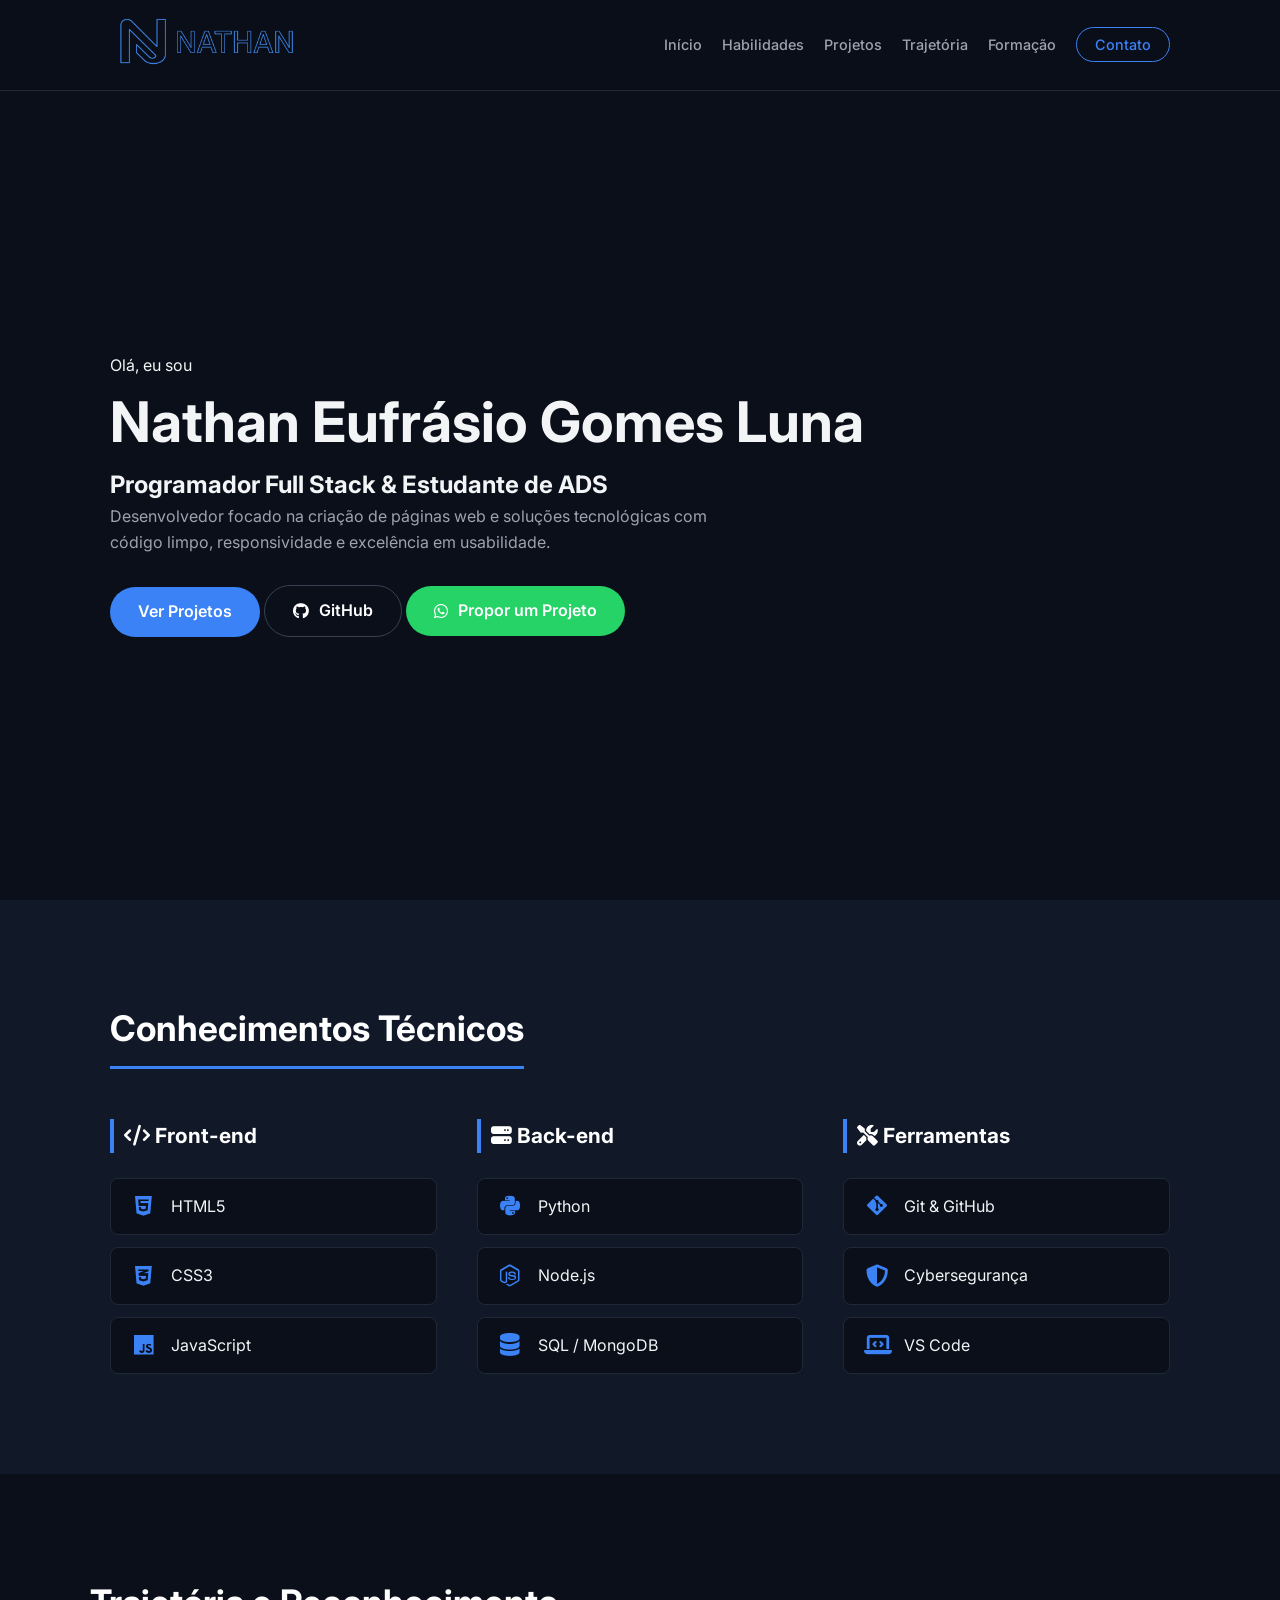
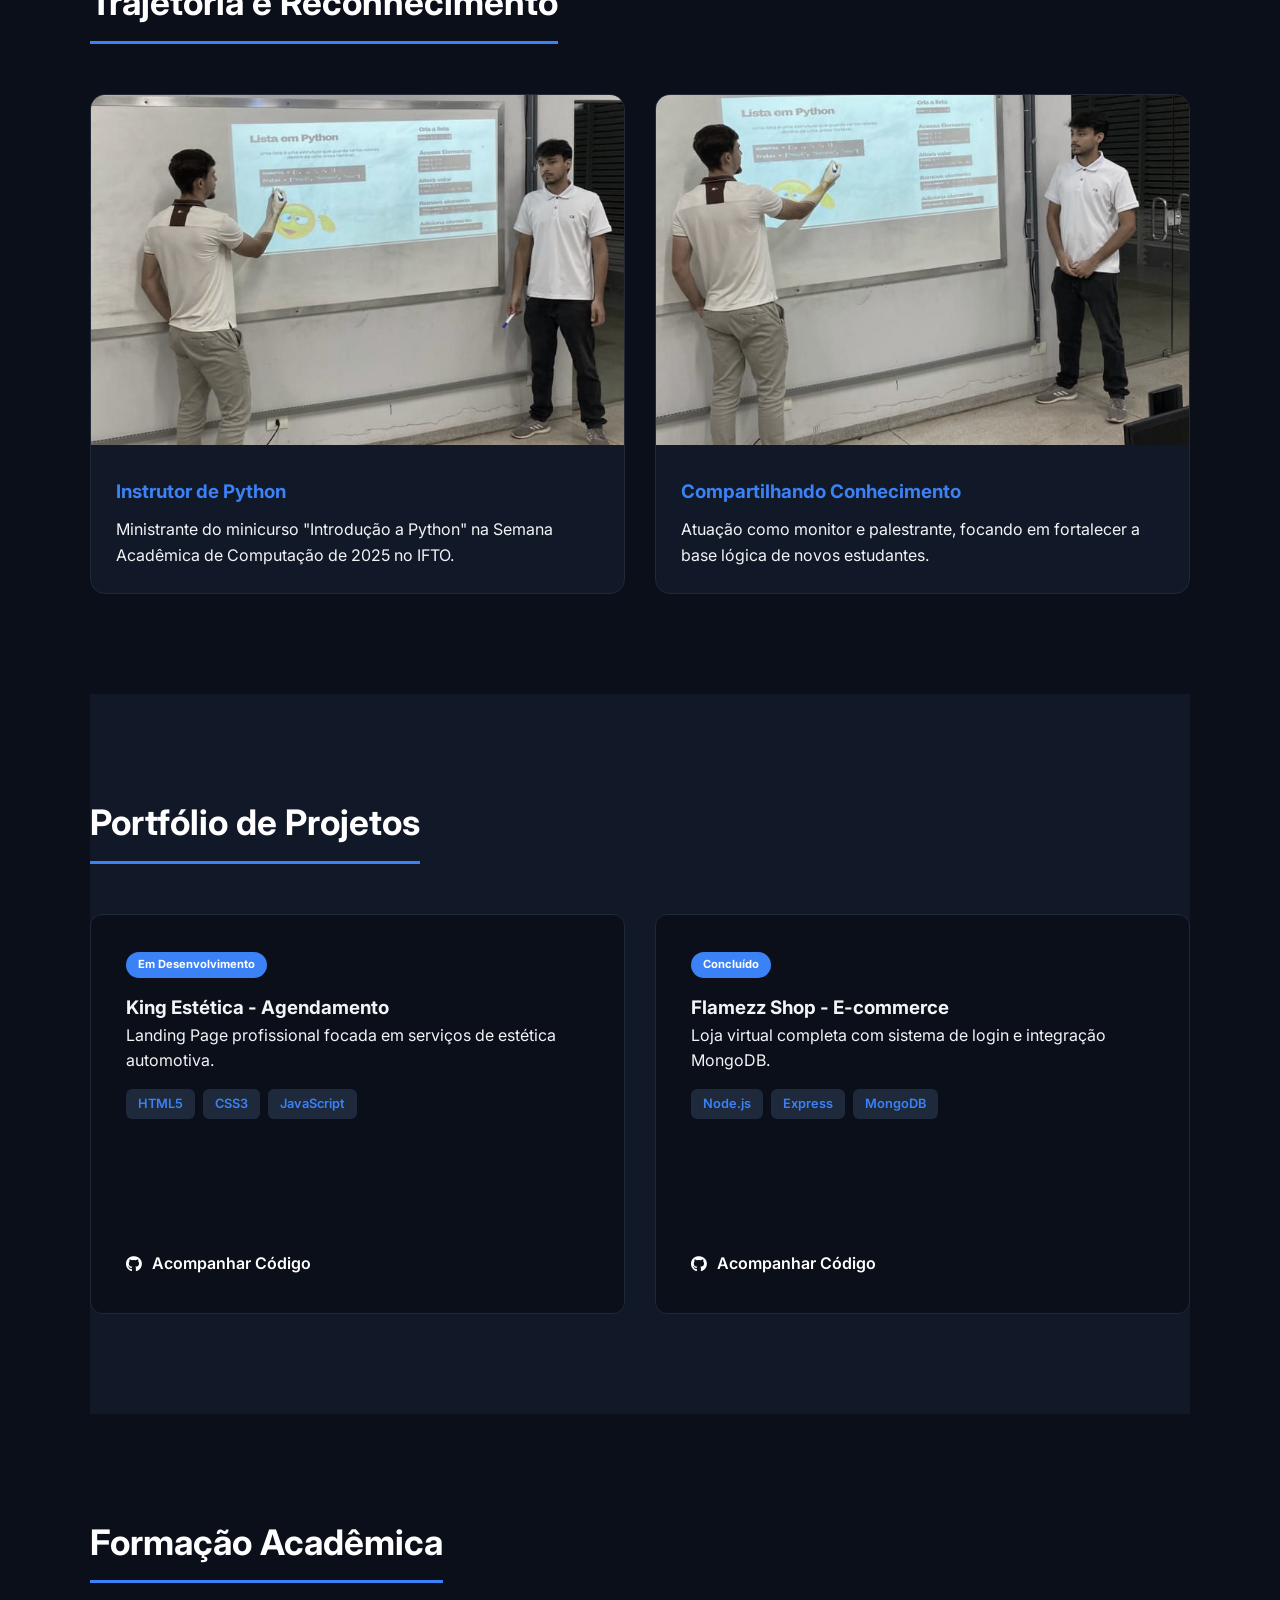
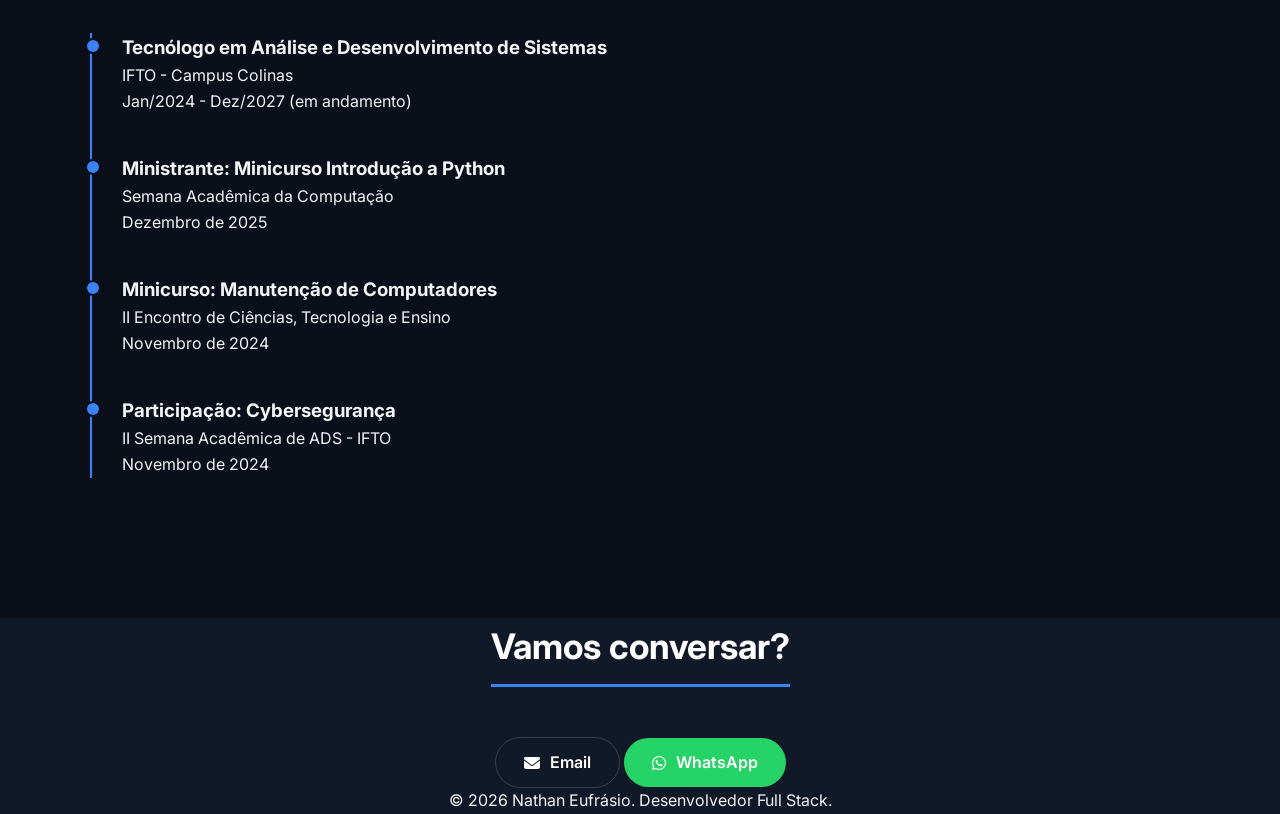
==== index.html @ b8724d29 "Adicionado sessão de Trajetória e Reconhecimento" ====
<!DOCTYPE html>
<html lang="pt-BR">
<head>
    <meta charset="UTF-8">
    <meta name="viewport" content="width=device-width, initial-scale=1.0">
    <title>Nathan Eufrásio | Desenvolvedor Full Stack</title>
    
    <link rel="icon" type="image/png" href="favicon.png">
    
    <link href="https://fonts.googleapis.com/css2?family=Inter:wght@300;400;600;700&display=swap" rel="stylesheet">
    <link rel="stylesheet" href="https://cdnjs.cloudflare.com/ajax/libs/font-awesome/6.4.0/css/all.min.css">
    <link rel="stylesheet" href="style.css">
</head>
<body>

    <header>
        <nav class="container">
            <a href="#hero" class="logo-link">
                <img src="logo.png" alt="Nathan Eufrásio" class="logo-img">
            </a>
            <ul class="nav-links">
                <li><a href="#hero">Início</a></li>
                <li><a href="#skills">Habilidades</a></li>
                <li><a href="#projetos">Projetos</a></li>
                <li><a href="#conquistas">Trajetória</a></li>
                <li><a href="#formacao">Formação</a></li>
                <li><a href="#contato" class="btn-nav">Contato</a></li>
            </ul>
        </nav>
    </header>

    <section id="hero" class="container">
        <div class="hero-content">
            <p class="saudacao">Olá, eu sou</p>
            <h1>Nathan Eufrásio Gomes Luna</h1>
            <h2>Programador Full Stack & Estudante de ADS</h2>
            <p class="resumo">Desenvolvedor focado na criação de páginas web e soluções tecnológicas com código limpo, responsividade e excelência em usabilidade.</p>
            <div class="botoes">
                <a href="#projetos" class="btn btn-primary">Ver Projetos</a>
                <a href="https://github.com/Nathan-Eufrasio" target="_blank" class="btn btn-secondary">
                    <i class="fab fa-github"></i> GitHub
                </a>
                <a href="https://wa.me/5563984448508" target="_blank" class="btn btn-whatsapp">
                    <i class="fab fa-whatsapp"></i> Propor um Projeto
                </a>
            </div>
        </div>
    </section>

    <section id="skills" class="section-content bg-escuro">
        <div class="container">
            <h2 class="section-title">Conhecimentos Técnicos</h2>
            <div class="skills-grid">
                <div class="skill-category">
                    <h3><i class="fas fa-code"></i> Front-end</h3>
                    <div class="skill-items">
                        <div class="skill-card"><i class="fab fa-html5"></i> <span>HTML5</span></div>
                        <div class="skill-card"><i class="fab fa-css3-alt"></i> <span>CSS3</span></div>
                        <div class="skill-card"><i class="fab fa-js"></i> <span>JavaScript</span></div>
                    </div>
                </div>
                <div class="skill-category">
                    <h3><i class="fas fa-server"></i> Back-end</h3>
                    <div class="skill-items">
                        <div class="skill-card"><i class="fab fa-python"></i> <span>Python</span></div>
                        <div class="skill-card"><i class="fab fa-node-js"></i> <span>Node.js</span></div>
                        <div class="skill-card"><i class="fas fa-database"></i> <span>SQL / MongoDB</span></div>
                    </div>
                </div>
                <div class="skill-category">
                    <h3><i class="fas fa-tools"></i> Ferramentas</h3>
                    <div class="skill-items">
                        <div class="skill-card"><i class="fab fa-git-alt"></i> <span>Git & GitHub</span></div>
                        <div class="skill-card"><i class="fas fa-shield-alt"></i> <span>Cybersegurança</span></div>
                        <div class="skill-card"><i class="fas fa-laptop-code"></i> <span>VS Code</span></div>
                    </div>
                </div>
            </div>
        </div>
    </section>

    <section id="conquistas" class="container section-content">
        <h2 class="section-title">Trajetória e Reconhecimento</h2>
        <div class="destaques-grid dual-grid">
            <div class="destaque-card">
                <div class="destaque-img">
                    <img src="img/ministrandopy_1.jpg" alt="Nathan ministrando curso de Python">
                </div>
                <div class="destaque-info">
                    <h3>Instrutor de Python</h3>
                    <p>Ministrante do minicurso "Introdução a Python" na Semana Acadêmica de Computação de 2025 no IFTO.</p>
                </div>
            </div>
            <div class="destaque-card">
                <div class="destaque-img">
                    <img src="img/ministrandopy_2.jpg" alt="Nathan em atividade acadêmica">
                </div>
                <div class="destaque-info">
                    <h3>Compartilhando Conhecimento</h3>
                    <p>Atuação como monitor e palestrante, focando em fortalecer a base lógica de novos estudantes.</p>
                </div>
            </div>
        </div>
    </section>

    <section id="projetos" class="container section-content bg-escuro">
        <h2 class="section-title">Portfólio de Projetos</h2>
        <div class="projetos-grid">
            <div class="projeto-card">
                <div class="projeto-info">
                    <span class="badge status-dev">Em Desenvolvimento</span>
                    <h3>King Estética - Agendamento</h3>
                    <p>Landing Page profissional focada em serviços de estética automotiva.</p>
                    <div class="projeto-tags">
                        <span>HTML5</span>
                        <span>CSS3</span>
                        <span>JavaScript</span>
                    </div>
                </div>
                <div class="projeto-links">
                    <a href="https://github.com/Nathan-Eufrasio" target="_blank"><i class="fab fa-github"></i> Acompanhar Código</a>
                </div>
            </div>
            <div class="projeto-card">
                <div class="projeto-info">
                    <span class="badge status-dev">Concluído</span>
                    <h3>Flamezz Shop - E-commerce</h3>
                    <p>Loja virtual completa com sistema de login e integração MongoDB.</p>
                    <div class="projeto-tags">
                        <span>Node.js</span>
                        <span>Express</span>
                        <span>MongoDB</span>
                    </div>
                </div>
                <div class="projeto-links">
                    <a href="https://github.com/Nathan-Eufrasio" target="_blank"><i class="fab fa-github"></i> Acompanhar Código</a>
                </div>
            </div>
        </div>
    </section>

    <section id="formacao" class="container section-content">
        <h2 class="section-title">Formação Acadêmica</h2>
        <div class="timeline">
            <div class="timeline-item">
                <h3>Tecnólogo em Análise e Desenvolvimento de Sistemas</h3>
                <p class="instituicao">IFTO - Campus Colinas</p>
                <p class="data">Jan/2024 - Dez/2027 (em andamento)</p>
            </div>
            <div class="timeline-item">
                <h3>Ministrante: Minicurso Introdução a Python</h3>
                <p class="instituicao">Semana Acadêmica da Computação</p>
                <p class="data">Dezembro de 2025</p>
            </div>
            <div class="timeline-item">
                <h3>Minicurso: Manutenção de Computadores</h3>
                <p class="instituicao">II Encontro de Ciências, Tecnologia e Ensino</p>
                <p class="data">Novembro de 2024</p>
            </div>
            <div class="timeline-item">
                <h3>Participação: Cybersegurança</h3>
                <p class="instituicao">II Semana Acadêmica de ADS - IFTO</p>
                <p class="data">Novembro de 2024</p>
            </div>
        </div>
    </section>

    <footer id="contato" class="bg-escuro">
        <div class="container footer-content text-center">
            <h2 class="section-title">Vamos conversar?</h2>
            <div class="contato-links">
                <a href="mailto:nathaneufrasio1206@gmail.com" class="btn btn-secondary"><i class="fas fa-envelope"></i> Email</a>
                <a href="https://wa.me/5563984448508" target="_blank" class="btn btn-whatsapp"><i class="fab fa-whatsapp"></i> WhatsApp</a>
            </div>
            <p class="direitos">&copy; 2026 Nathan Eufrásio. Desenvolvedor Full Stack.</p>
        </div>
    </footer>

</body>
</html>
---- style.css ----
:root {
    --cor-fundo: #0a0f1a;
    --cor-fundo-alt: #111827;
    --cor-texto: #f3f4f6;
    --cor-texto-secundario: #9ca3af;
    --cor-destaque: #3b82f6;
    --cor-whatsapp: #25d366;
    --fonte-principal: 'Inter', sans-serif;
}

* { margin: 0; padding: 0; box-sizing: border-box; }
html { scroll-behavior: smooth; }
body { background-color: var(--cor-fundo); color: var(--cor-texto); font-family: var(--fonte-principal); line-height: 1.6; }

.container { max-width: 1100px; margin: 0 auto; padding: 0 20px; }
.bg-escuro { background-color: var(--cor-fundo-alt); }
.text-center { text-align: center; }

/* --- HEADER --- */
header { background: rgba(10, 15, 26, 0.95); position: fixed; width: 100%; top: 0; z-index: 1000; border-bottom: 1px solid #1f2937; backdrop-filter: blur(10px); }
nav { display: flex; justify-content: space-between; align-items: center; height: 90px; }
.logo-img { height: 60px; width: auto; transition: 0.3s; }
.nav-links { display: flex; list-style: none; gap: 20px; align-items: center; }
.nav-links a { color: var(--cor-texto-secundario); text-decoration: none; font-weight: 500; transition: 0.3s; font-size: 0.9rem; }
.nav-links a:hover { color: var(--cor-destaque); }
.btn-nav { border: 1px solid var(--cor-destaque); padding: 8px 18px; border-radius: 50px; color: var(--cor-destaque) !important; }

/* --- HERO --- */
#hero { height: 100vh; display: flex; align-items: center; padding-top: 90px; }
h1 { font-size: 3.5rem; line-height: 1.2; margin: 10px 0; }
.resumo { max-width: 650px; color: var(--cor-texto-secundario); margin-bottom: 30px; }
.btn { padding: 12px 28px; border-radius: 50px; text-decoration: none; font-weight: 600; display: inline-flex; align-items: center; gap: 10px; transition: 0.3s; color: #fff; border: none; cursor: pointer; }
.btn-primary { background: var(--cor-destaque); }
.btn-secondary { border: 1px solid #374151; background: transparent; }
.btn-whatsapp { background: var(--cor-whatsapp); }
.btn:hover { transform: translateY(-3px); box-shadow: 0 10px 20px rgba(0,0,0,0.2); }

/* --- SKILLS --- */
.section-content { padding: 100px 0; }
.section-title { font-size: 2.2rem; margin-bottom: 50px; color: #fff; border-bottom: 3px solid var(--cor-destaque); display: inline-block; padding-bottom: 10px; }
.skills-grid { display: grid; grid-template-columns: repeat(3, 1fr); gap: 40px; align-items: start; }
.skill-category h3 { font-size: 1.3rem; color: #fff; margin-bottom: 25px; border-left: 4px solid var(--cor-destaque); padding-left: 10px; }
.skill-items { display: flex; flex-direction: column; gap: 12px; }
.skill-card { background: var(--cor-fundo); border: 1px solid #1f2937; padding: 15px 20px; border-radius: 8px; display: flex; align-items: center; gap: 15px; transition: 0.3s; }
.skill-card i { color: var(--cor-destaque); font-size: 1.4rem; width: 25px; text-align: center; }
.skill-card:hover { border-color: var(--cor-destaque); background: #162033; transform: translateX(5px); }

/* --- TRAJETÓRIA --- */
.destaques-grid { display: grid; gap: 30px; }
.dual-grid { grid-template-columns: repeat(2, 1fr); }
.destaque-card { background: var(--cor-fundo-alt); border-radius: 15px; overflow: hidden; border: 1px solid #1f2937; transition: 0.3s; }
.destaque-img img { width: 100%; height: 350px; object-fit: cover; filter: grayscale(40%); transition: 0.5s; }
.destaque-card:hover img { filter: grayscale(0%); }
.destaque-info { padding: 25px; }
.destaque-info h3 { color: var(--cor-destaque); margin-bottom: 10px; }

/* --- PROJETOS --- */
.projetos-grid { display: grid; grid-template-columns: repeat(auto-fit, minmax(320px, 1fr)); gap: 30px; }
.projeto-card { background: var(--cor-fundo); padding: 35px; border-radius: 12px; border: 1px solid #1f2937; min-height: 400px; display: flex; flex-direction: column; justify-content: space-between; }
.badge { background: var(--cor-destaque); padding: 4px 12px; border-radius: 20px; font-size: 0.7rem; font-weight: 700; margin-bottom: 15px; display: inline-block; color: #fff; }

.projeto-tags { display: flex; flex-wrap: wrap; gap: 8px; margin-top: 15px; }
.projeto-tags span { 
    background: #1e293b; 
    color: var(--cor-destaque); 
    padding: 5px 12px; 
    border-radius: 6px; 
    font-size: 0.8rem; 
    font-weight: 600;
}

.projeto-links a { color: #fff !important; font-weight: 600; display: inline-flex; align-items: center; gap: 10px; margin-top: 25px; text-decoration: none; }
.projeto-links a:hover { color: var(--cor-destaque) !important; }

/* --- TIMELINE --- */
.timeline { border-left: 2px solid var(--cor-destaque); padding-left: 30px; position: relative; }
.timeline-item { position: relative; margin-bottom: 40px; }
.timeline-item::before { content: ''; position: absolute; left: -37px; top: 5px; width: 12px; height: 12px; border-radius: 50%; background: var(--cor-destaque); border: 2px solid var(--cor-fundo); }

@media (max-width: 992px) { 
    .skills-grid { grid-template-columns: repeat(2, 1fr); }
    .dual-grid { grid-template-columns: 1fr; }
}
@media (max-width: 768px) {
    h1 { font-size: 2.5rem; }
    .nav-links { display: none; }
    .skills-grid { grid-template-columns: 1fr; }
}
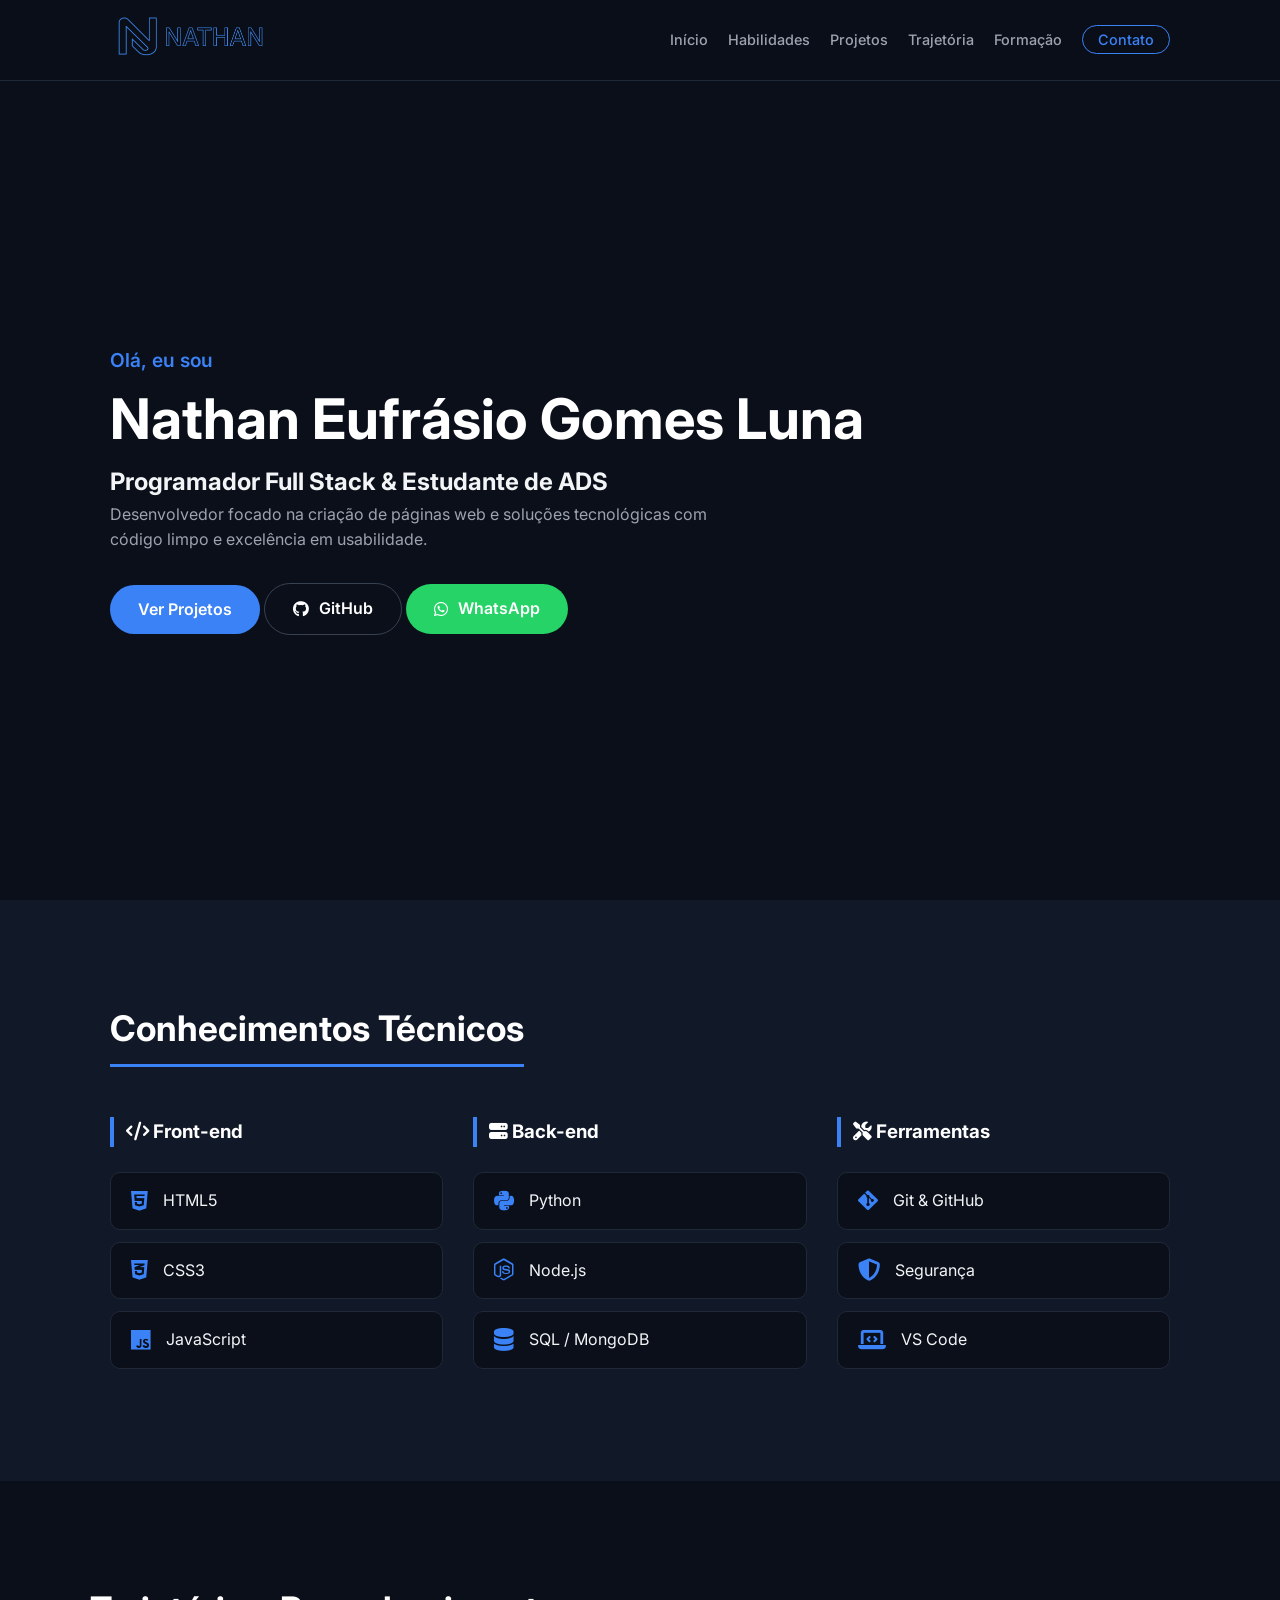
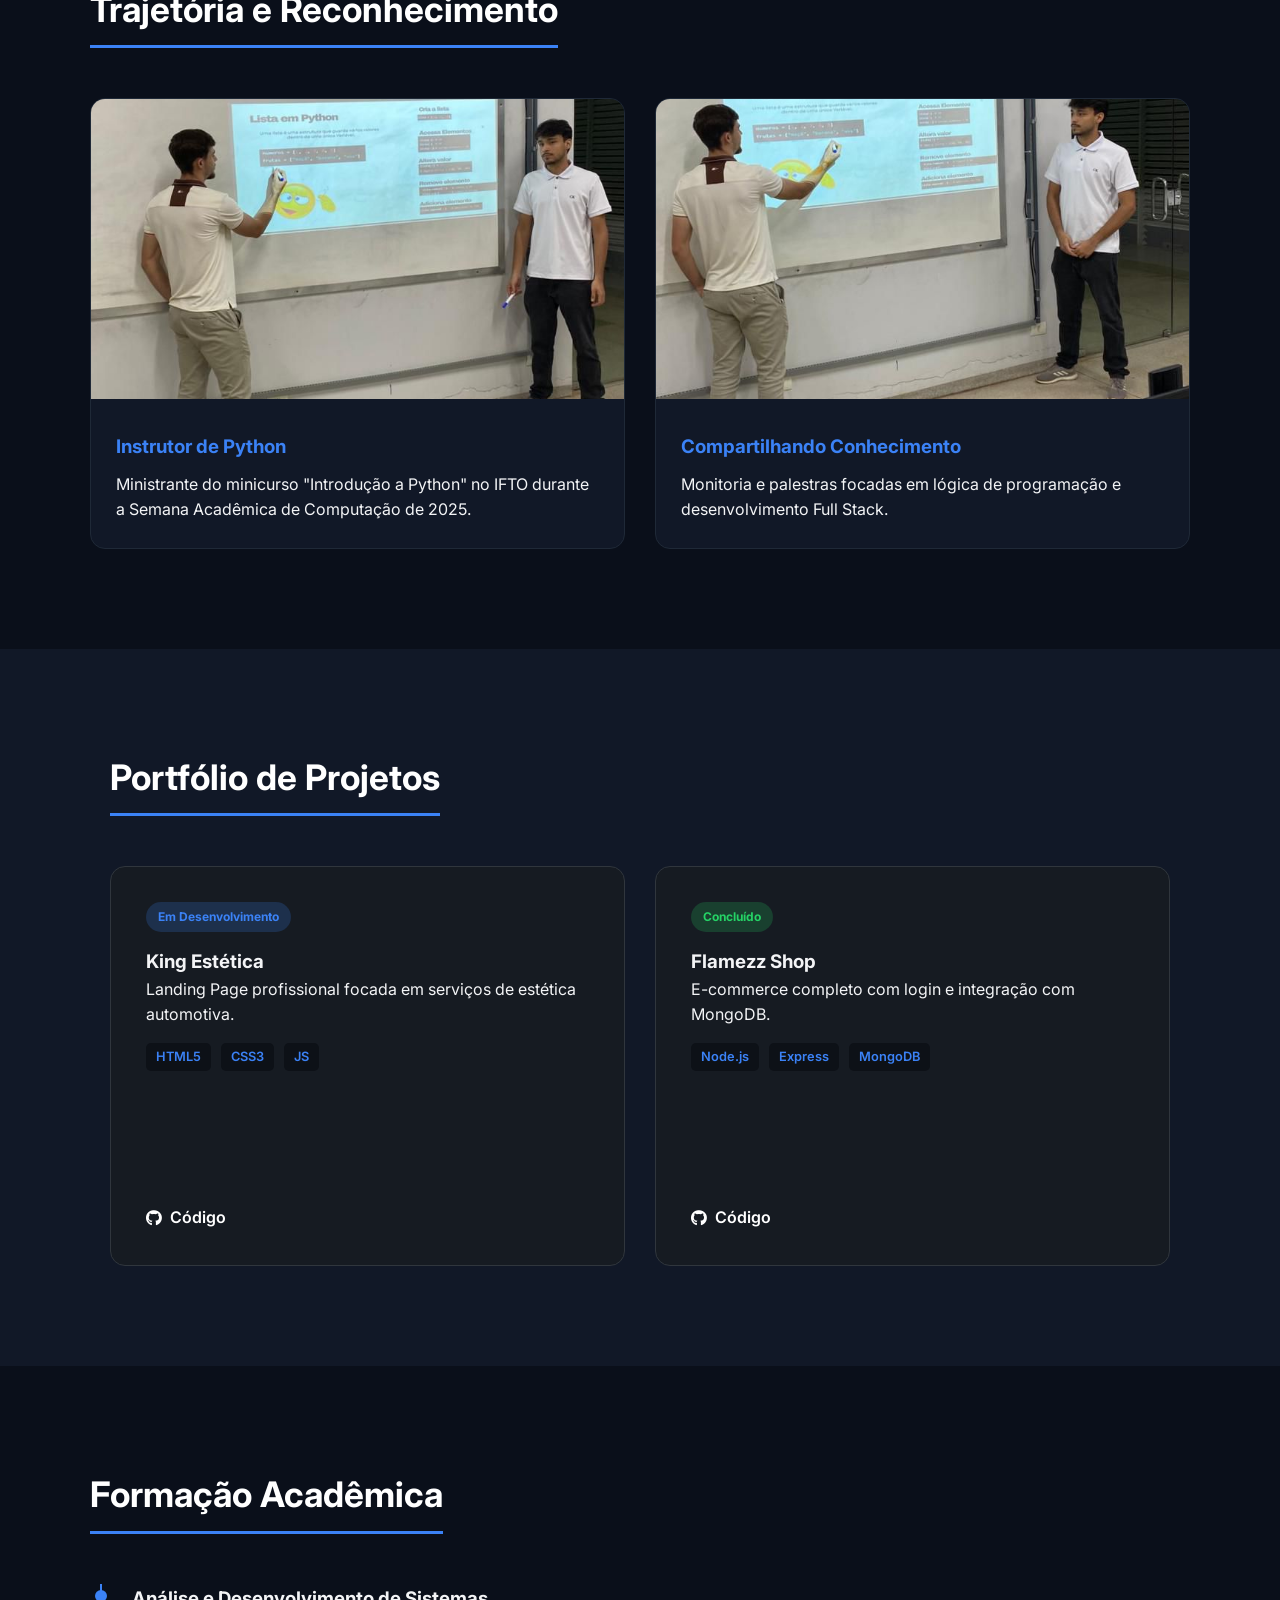
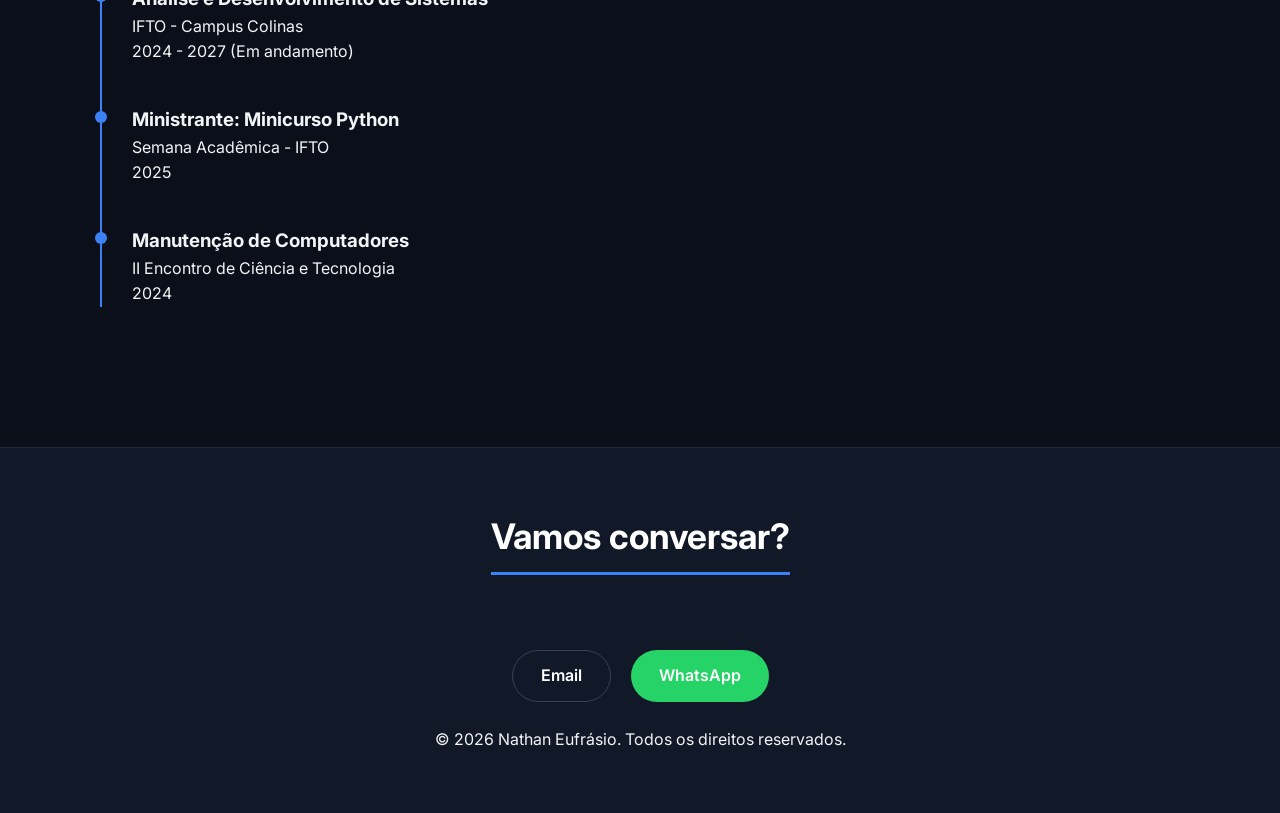
==== commit 5afd193b: "fix: corrige contraste dos cards e alinhamento da timeline" ====
--- a/index.html
+++ b/index.html
@@ -4,9 +4,7 @@
     <meta charset="UTF-8">
     <meta name="viewport" content="width=device-width, initial-scale=1.0">
     <title>Nathan Eufrásio | Desenvolvedor Full Stack</title>
-    
     <link rel="icon" type="image/png" href="favicon.png">
-    
     <link href="https://fonts.googleapis.com/css2?family=Inter:wght@300;400;600;700&display=swap" rel="stylesheet">
     <link rel="stylesheet" href="https://cdnjs.cloudflare.com/ajax/libs/font-awesome/6.4.0/css/all.min.css">
     <link rel="stylesheet" href="style.css">
@@ -34,14 +32,14 @@
             <p class="saudacao">Olá, eu sou</p>
             <h1>Nathan Eufrásio Gomes Luna</h1>
             <h2>Programador Full Stack & Estudante de ADS</h2>
-            <p class="resumo">Desenvolvedor focado na criação de páginas web e soluções tecnológicas com código limpo, responsividade e excelência em usabilidade.</p>
+            <p class="resumo">Desenvolvedor focado na criação de páginas web e soluções tecnológicas com código limpo e excelência em usabilidade.</p>
             <div class="botoes">
                 <a href="#projetos" class="btn btn-primary">Ver Projetos</a>
                 <a href="https://github.com/Nathan-Eufrasio" target="_blank" class="btn btn-secondary">
                     <i class="fab fa-github"></i> GitHub
                 </a>
                 <a href="https://wa.me/5563984448508" target="_blank" class="btn btn-whatsapp">
-                    <i class="fab fa-whatsapp"></i> Propor um Projeto
+                    <i class="fab fa-whatsapp"></i> WhatsApp
                 </a>
             </div>
         </div>
@@ -71,7 +69,7 @@
                     <h3><i class="fas fa-tools"></i> Ferramentas</h3>
                     <div class="skill-items">
                         <div class="skill-card"><i class="fab fa-git-alt"></i> <span>Git & GitHub</span></div>
-                        <div class="skill-card"><i class="fas fa-shield-alt"></i> <span>Cybersegurança</span></div>
+                        <div class="skill-card"><i class="fas fa-shield-alt"></i> <span>Segurança</span></div>
                         <div class="skill-card"><i class="fas fa-laptop-code"></i> <span>VS Code</span></div>
                     </div>
                 </div>
@@ -84,56 +82,54 @@
         <div class="destaques-grid dual-grid">
             <div class="destaque-card">
                 <div class="destaque-img">
-                    <img src="img/ministrandopy_1.jpg" alt="Nathan ministrando curso de Python">
+                    <img src="img/ministrandopy_1.jpg" alt="Nathan ministrando curso">
                 </div>
                 <div class="destaque-info">
                     <h3>Instrutor de Python</h3>
-                    <p>Ministrante do minicurso "Introdução a Python" na Semana Acadêmica de Computação de 2025 no IFTO.</p>
+                    <p>Ministrante do minicurso "Introdução a Python" no IFTO durante a Semana Acadêmica de Computação de 2025.</p>
                 </div>
             </div>
             <div class="destaque-card">
                 <div class="destaque-img">
-                    <img src="img/ministrandopy_2.jpg" alt="Nathan em atividade acadêmica">
+                    <img src="img/ministrandopy_2.jpg" alt="Atividade acadêmica">
                 </div>
                 <div class="destaque-info">
                     <h3>Compartilhando Conhecimento</h3>
-                    <p>Atuação como monitor e palestrante, focando em fortalecer a base lógica de novos estudantes.</p>
+                    <p>Monitoria e palestras focadas em lógica de programação e desenvolvimento Full Stack.</p>
                 </div>
             </div>
         </div>
     </section>
 
-    <section id="projetos" class="container section-content bg-escuro">
-        <h2 class="section-title">Portfólio de Projetos</h2>
-        <div class="projetos-grid">
-            <div class="projeto-card">
-                <div class="projeto-info">
-                    <span class="badge status-dev">Em Desenvolvimento</span>
-                    <h3>King Estética - Agendamento</h3>
-                    <p>Landing Page profissional focada em serviços de estética automotiva.</p>
-                    <div class="projeto-tags">
-                        <span>HTML5</span>
-                        <span>CSS3</span>
-                        <span>JavaScript</span>
+    <section id="projetos" class="section-content bg-escuro">
+        <div class="container">
+            <h2 class="section-title">Portfólio de Projetos</h2>
+            <div class="projetos-grid">
+                <div class="projeto-card">
+                    <div class="projeto-top">
+                        <span class="badge status-dev">Em Desenvolvimento</span>
+                        <h3>King Estética</h3>
+                        <p>Landing Page profissional focada em serviços de estética automotiva.</p>
+                        <div class="projeto-tags">
+                            <span>HTML5</span><span>CSS3</span><span>JS</span>
+                        </div>
+                    </div>
+                    <div class="projeto-links">
+                        <a href="https://github.com/Nathan-Eufrasio" target="_blank"><i class="fab fa-github"></i> Código</a>
                     </div>
                 </div>
-                <div class="projeto-links">
-                    <a href="https://github.com/Nathan-Eufrasio" target="_blank"><i class="fab fa-github"></i> Acompanhar Código</a>
-                </div>
-            </div>
-            <div class="projeto-card">
-                <div class="projeto-info">
-                    <span class="badge status-dev">Concluído</span>
-                    <h3>Flamezz Shop - E-commerce</h3>
-                    <p>Loja virtual completa com sistema de login e integração MongoDB.</p>
-                    <div class="projeto-tags">
-                        <span>Node.js</span>
-                        <span>Express</span>
-                        <span>MongoDB</span>
+                <div class="projeto-card">
+                    <div class="projeto-top">
+                        <span class="badge status-concluido">Concluído</span>
+                        <h3>Flamezz Shop</h3>
+                        <p>E-commerce completo com login e integração com MongoDB.</p>
+                        <div class="projeto-tags">
+                            <span>Node.js</span><span>Express</span><span>MongoDB</span>
+                        </div>
                     </div>
-                </div>
-                <div class="projeto-links">
-                    <a href="https://github.com/Nathan-Eufrasio" target="_blank"><i class="fab fa-github"></i> Acompanhar Código</a>
+                    <div class="projeto-links">
+                        <a href="https://github.com/Nathan-Eufrasio" target="_blank"><i class="fab fa-github"></i> Código</a>
+                    </div>
                 </div>
             </div>
         </div>
@@ -143,38 +139,32 @@
         <h2 class="section-title">Formação Acadêmica</h2>
         <div class="timeline">
             <div class="timeline-item">
-                <h3>Tecnólogo em Análise e Desenvolvimento de Sistemas</h3>
+                <h3>Análise e Desenvolvimento de Sistemas</h3>
                 <p class="instituicao">IFTO - Campus Colinas</p>
-                <p class="data">Jan/2024 - Dez/2027 (em andamento)</p>
+                <p class="data">2024 - 2027 (Em andamento)</p>
             </div>
             <div class="timeline-item">
-                <h3>Ministrante: Minicurso Introdução a Python</h3>
-                <p class="instituicao">Semana Acadêmica da Computação</p>
-                <p class="data">Dezembro de 2025</p>
+                <h3>Ministrante: Minicurso Python</h3>
+                <p class="instituicao">Semana Acadêmica - IFTO</p>
+                <p class="data">2025</p>
             </div>
             <div class="timeline-item">
-                <h3>Minicurso: Manutenção de Computadores</h3>
-                <p class="instituicao">II Encontro de Ciências, Tecnologia e Ensino</p>
-                <p class="data">Novembro de 2024</p>
-            </div>
-            <div class="timeline-item">
-                <h3>Participação: Cybersegurança</h3>
-                <p class="instituicao">II Semana Acadêmica de ADS - IFTO</p>
-                <p class="data">Novembro de 2024</p>
+                <h3>Manutenção de Computadores</h3>
+                <p class="instituicao">II Encontro de Ciência e Tecnologia</p>
+                <p class="data">2024</p>
             </div>
         </div>
     </section>
 
-    <footer id="contato" class="bg-escuro">
-        <div class="container footer-content text-center">
+    <footer>
+        <div id="contato" class="container text-center">
             <h2 class="section-title">Vamos conversar?</h2>
             <div class="contato-links">
-                <a href="mailto:nathaneufrasio1206@gmail.com" class="btn btn-secondary"><i class="fas fa-envelope"></i> Email</a>
-                <a href="https://wa.me/5563984448508" target="_blank" class="btn btn-whatsapp"><i class="fab fa-whatsapp"></i> WhatsApp</a>
+                <a href="mailto:nathaneufrasio1206@gmail.com" class="btn btn-secondary">Email</a>
+                <a href="https://wa.me/5563984448508" class="btn btn-whatsapp">WhatsApp</a>
             </div>
-            <p class="direitos">&copy; 2026 Nathan Eufrásio. Desenvolvedor Full Stack.</p>
+            <p>&copy; 2026 Nathan Eufrásio. Todos os direitos reservados.</p>
         </div>
     </footer>
-
 </body>
 </html>
--- a/style.css
+++ b/style.css
@@ -2,87 +2,110 @@
     --cor-fundo: #0a0f1a;
     --cor-fundo-alt: #111827;
     --cor-texto: #f3f4f6;
-    --cor-texto-secundario: #9ca3af;
+    --cor-texto-sec: #9ca3af;
     --cor-destaque: #3b82f6;
     --cor-whatsapp: #25d366;
-    --fonte-principal: 'Inter', sans-serif;
 }
 
 * { margin: 0; padding: 0; box-sizing: border-box; }
 html { scroll-behavior: smooth; }
-body { background-color: var(--cor-fundo); color: var(--cor-texto); font-family: var(--fonte-principal); line-height: 1.6; }
+body { background-color: var(--cor-fundo); color: var(--cor-texto); font-family: 'Inter', sans-serif; line-height: 1.6; }
 
 .container { max-width: 1100px; margin: 0 auto; padding: 0 20px; }
 .bg-escuro { background-color: var(--cor-fundo-alt); }
 .text-center { text-align: center; }
 
 /* --- HEADER --- */
-header { background: rgba(10, 15, 26, 0.95); position: fixed; width: 100%; top: 0; z-index: 1000; border-bottom: 1px solid #1f2937; backdrop-filter: blur(10px); }
-nav { display: flex; justify-content: space-between; align-items: center; height: 90px; }
-.logo-img { height: 60px; width: auto; transition: 0.3s; }
-.nav-links { display: flex; list-style: none; gap: 20px; align-items: center; }
-.nav-links a { color: var(--cor-texto-secundario); text-decoration: none; font-weight: 500; transition: 0.3s; font-size: 0.9rem; }
+header { background: rgba(10, 15, 26, 0.98); position: fixed; width: 100%; top: 0; z-index: 1000; border-bottom: 1px solid #1f2937; }
+nav { display: flex; justify-content: space-between; align-items: center; height: 80px; }
+.logo-img { height: 50px; }
+.nav-links { display: flex; list-style: none; gap: 20px; }
+.nav-links a { color: var(--cor-texto-sec); text-decoration: none; font-size: 0.9rem; font-weight: 500; }
 .nav-links a:hover { color: var(--cor-destaque); }
-.btn-nav { border: 1px solid var(--cor-destaque); padding: 8px 18px; border-radius: 50px; color: var(--cor-destaque) !important; }
+.btn-nav { border: 1px solid var(--cor-destaque); padding: 5px 15px; border-radius: 20px; color: var(--cor-destaque) !important; }
 
 /* --- HERO --- */
-#hero { height: 100vh; display: flex; align-items: center; padding-top: 90px; }
-h1 { font-size: 3.5rem; line-height: 1.2; margin: 10px 0; }
-.resumo { max-width: 650px; color: var(--cor-texto-secundario); margin-bottom: 30px; }
-.btn { padding: 12px 28px; border-radius: 50px; text-decoration: none; font-weight: 600; display: inline-flex; align-items: center; gap: 10px; transition: 0.3s; color: #fff; border: none; cursor: pointer; }
+#hero { height: 100vh; display: flex; align-items: center; padding-top: 80px; }
+h1 { font-size: 3.5rem; line-height: 1.2; margin: 10px 0; color: #fff; }
+.saudacao { color: var(--cor-destaque); font-weight: 600; font-size: 1.2rem; }
+.resumo { max-width: 600px; color: var(--cor-texto-sec); margin-bottom: 30px; }
+.btn { padding: 12px 28px; border-radius: 50px; text-decoration: none; font-weight: 600; color: #fff; display: inline-flex; align-items: center; gap: 10px; transition: 0.3s; }
 .btn-primary { background: var(--cor-destaque); }
-.btn-secondary { border: 1px solid #374151; background: transparent; }
+.btn-secondary { border: 1px solid #374151; }
 .btn-whatsapp { background: var(--cor-whatsapp); }
-.btn:hover { transform: translateY(-3px); box-shadow: 0 10px 20px rgba(0,0,0,0.2); }
+.btn:hover { transform: translateY(-3px); box-shadow: 0 10px 20px rgba(0,0,0,0.3); }
+
+/* --- SEÇÕES --- */
+.section-content { padding: 100px 0; }
+.section-title { font-size: 2.2rem; margin-bottom: 50px; color: #fff; border-bottom: 3px solid var(--cor-destaque); display: inline-block; padding-bottom: 8px; }
 
 /* --- SKILLS --- */
-.section-content { padding: 100px 0; }
-.section-title { font-size: 2.2rem; margin-bottom: 50px; color: #fff; border-bottom: 3px solid var(--cor-destaque); display: inline-block; padding-bottom: 10px; }
-.skills-grid { display: grid; grid-template-columns: repeat(3, 1fr); gap: 40px; align-items: start; }
-.skill-category h3 { font-size: 1.3rem; color: #fff; margin-bottom: 25px; border-left: 4px solid var(--cor-destaque); padding-left: 10px; }
-.skill-items { display: flex; flex-direction: column; gap: 12px; }
-.skill-card { background: var(--cor-fundo); border: 1px solid #1f2937; padding: 15px 20px; border-radius: 8px; display: flex; align-items: center; gap: 15px; transition: 0.3s; }
-.skill-card i { color: var(--cor-destaque); font-size: 1.4rem; width: 25px; text-align: center; }
-.skill-card:hover { border-color: var(--cor-destaque); background: #162033; transform: translateX(5px); }
+.skills-grid { display: grid; grid-template-columns: repeat(3, 1fr); gap: 30px; }
+.skill-category h3 { color: #fff; margin-bottom: 25px; border-left: 4px solid var(--cor-destaque); padding-left: 12px; }
+.skill-card { background: var(--cor-fundo); border: 1px solid #1f2937; padding: 15px 20px; border-radius: 10px; display: flex; align-items: center; gap: 15px; margin-bottom: 12px; }
+.skill-card i { color: var(--cor-destaque); font-size: 1.4rem; }
 
 /* --- TRAJETÓRIA --- */
-.destaques-grid { display: grid; gap: 30px; }
-.dual-grid { grid-template-columns: repeat(2, 1fr); }
-.destaque-card { background: var(--cor-fundo-alt); border-radius: 15px; overflow: hidden; border: 1px solid #1f2937; transition: 0.3s; }
-.destaque-img img { width: 100%; height: 350px; object-fit: cover; filter: grayscale(40%); transition: 0.5s; }
-.destaque-card:hover img { filter: grayscale(0%); }
+.destaques-grid { display: grid; grid-template-columns: 1fr 1fr; gap: 30px; }
+.destaque-card { background: var(--cor-fundo-alt); border-radius: 15px; overflow: hidden; border: 1px solid #1f2937; }
+.destaque-img img { width: 100%; height: 300px; object-fit: cover; }
 .destaque-info { padding: 25px; }
 .destaque-info h3 { color: var(--cor-destaque); margin-bottom: 10px; }
 
-/* --- PROJETOS --- */
-.projetos-grid { display: grid; grid-template-columns: repeat(auto-fit, minmax(320px, 1fr)); gap: 30px; }
-.projeto-card { background: var(--cor-fundo); padding: 35px; border-radius: 12px; border: 1px solid #1f2937; min-height: 400px; display: flex; flex-direction: column; justify-content: space-between; }
-.badge { background: var(--cor-destaque); padding: 4px 12px; border-radius: 20px; font-size: 0.7rem; font-weight: 700; margin-bottom: 15px; display: inline-block; color: #fff; }
+/* --- PROJETOS (CORREÇÃO DE CONTRASTE) --- */
+.projetos-grid { display: grid; grid-template-columns: 1fr 1fr; gap: 30px; }
+.projeto-card { 
+    background: #161b22; /* Fundo sólido para garantir leitura */
+    padding: 35px; 
+    border-radius: 15px; 
+    border: 1px solid #30363d; 
+    display: flex; 
+    flex-direction: column; 
+    justify-content: space-between; 
+    min-height: 400px;
+}
+.badge { 
+    padding: 5px 12px; 
+    border-radius: 20px; 
+    font-size: 0.75rem; 
+    font-weight: 700; 
+    margin-bottom: 15px; 
+    display: inline-block; 
+}
+.status-dev { background: rgba(59, 130, 246, 0.2); color: #3b82f6; }
+.status-concluido { background: rgba(37, 211, 102, 0.2); color: #25d366; }
 
-.projeto-tags { display: flex; flex-wrap: wrap; gap: 8px; margin-top: 15px; }
+.projeto-tags { display: flex; gap: 10px; margin-top: 15px; }
 .projeto-tags span { 
-    background: #1e293b; 
+    background: #0d1117; 
     color: var(--cor-destaque); 
-    padding: 5px 12px; 
-    border-radius: 6px; 
+    padding: 4px 10px; 
+    border-radius: 5px; 
     font-size: 0.8rem; 
     font-weight: 600;
 }
-
-.projeto-links a { color: #fff !important; font-weight: 600; display: inline-flex; align-items: center; gap: 10px; margin-top: 25px; text-decoration: none; }
-.projeto-links a:hover { color: var(--cor-destaque) !important; }
+.projeto-links a { color: #fff; text-decoration: none; font-weight: 600; display: flex; align-items: center; gap: 8px; margin-top: 25px; }
 
 /* --- TIMELINE --- */
-.timeline { border-left: 2px solid var(--cor-destaque); padding-left: 30px; position: relative; }
+.timeline { border-left: 2px solid var(--cor-destaque); padding-left: 30px; margin-left: 10px; }
 .timeline-item { position: relative; margin-bottom: 40px; }
-.timeline-item::before { content: ''; position: absolute; left: -37px; top: 5px; width: 12px; height: 12px; border-radius: 50%; background: var(--cor-destaque); border: 2px solid var(--cor-fundo); }
+.timeline-item::before { 
+    content: ''; 
+    position: absolute; 
+    left: -37px; 
+    top: 6px; 
+    width: 12px; 
+    height: 12px; 
+    background: var(--cor-destaque); 
+    border-radius: 50%; 
+}
 
-@media (max-width: 992px) { 
-    .skills-grid { grid-template-columns: repeat(2, 1fr); }
-    .dual-grid { grid-template-columns: 1fr; }
-}
+/* --- FOOTER --- */
+footer { padding: 60px 0; border-top: 1px solid #1f2937; background: var(--cor-fundo-alt); }
+.contato-links { display: flex; justify-content: center; gap: 20px; margin: 25px 0; }
+
 @media (max-width: 768px) {
     h1 { font-size: 2.5rem; }
+    .skills-grid, .destaques-grid, .projetos-grid { grid-template-columns: 1fr; }
     .nav-links { display: none; }
-    .skills-grid { grid-template-columns: 1fr; }
 }
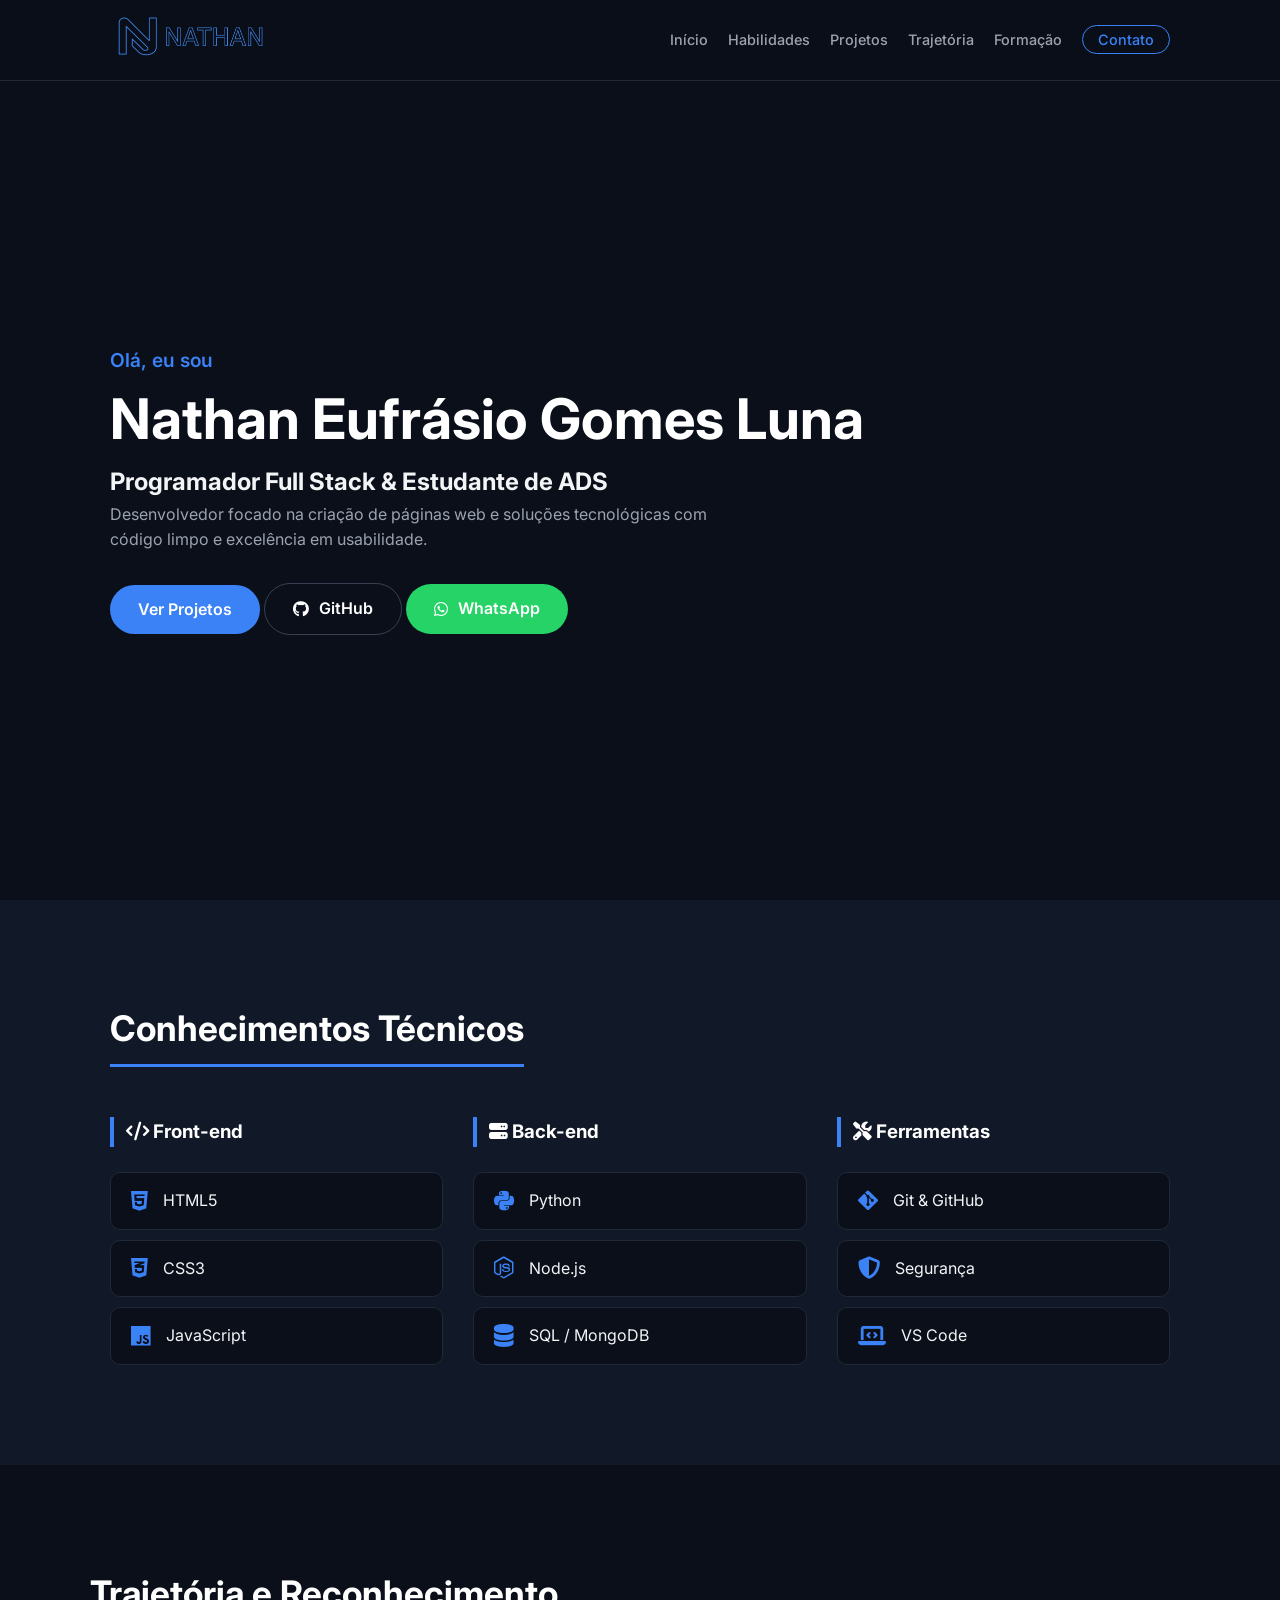
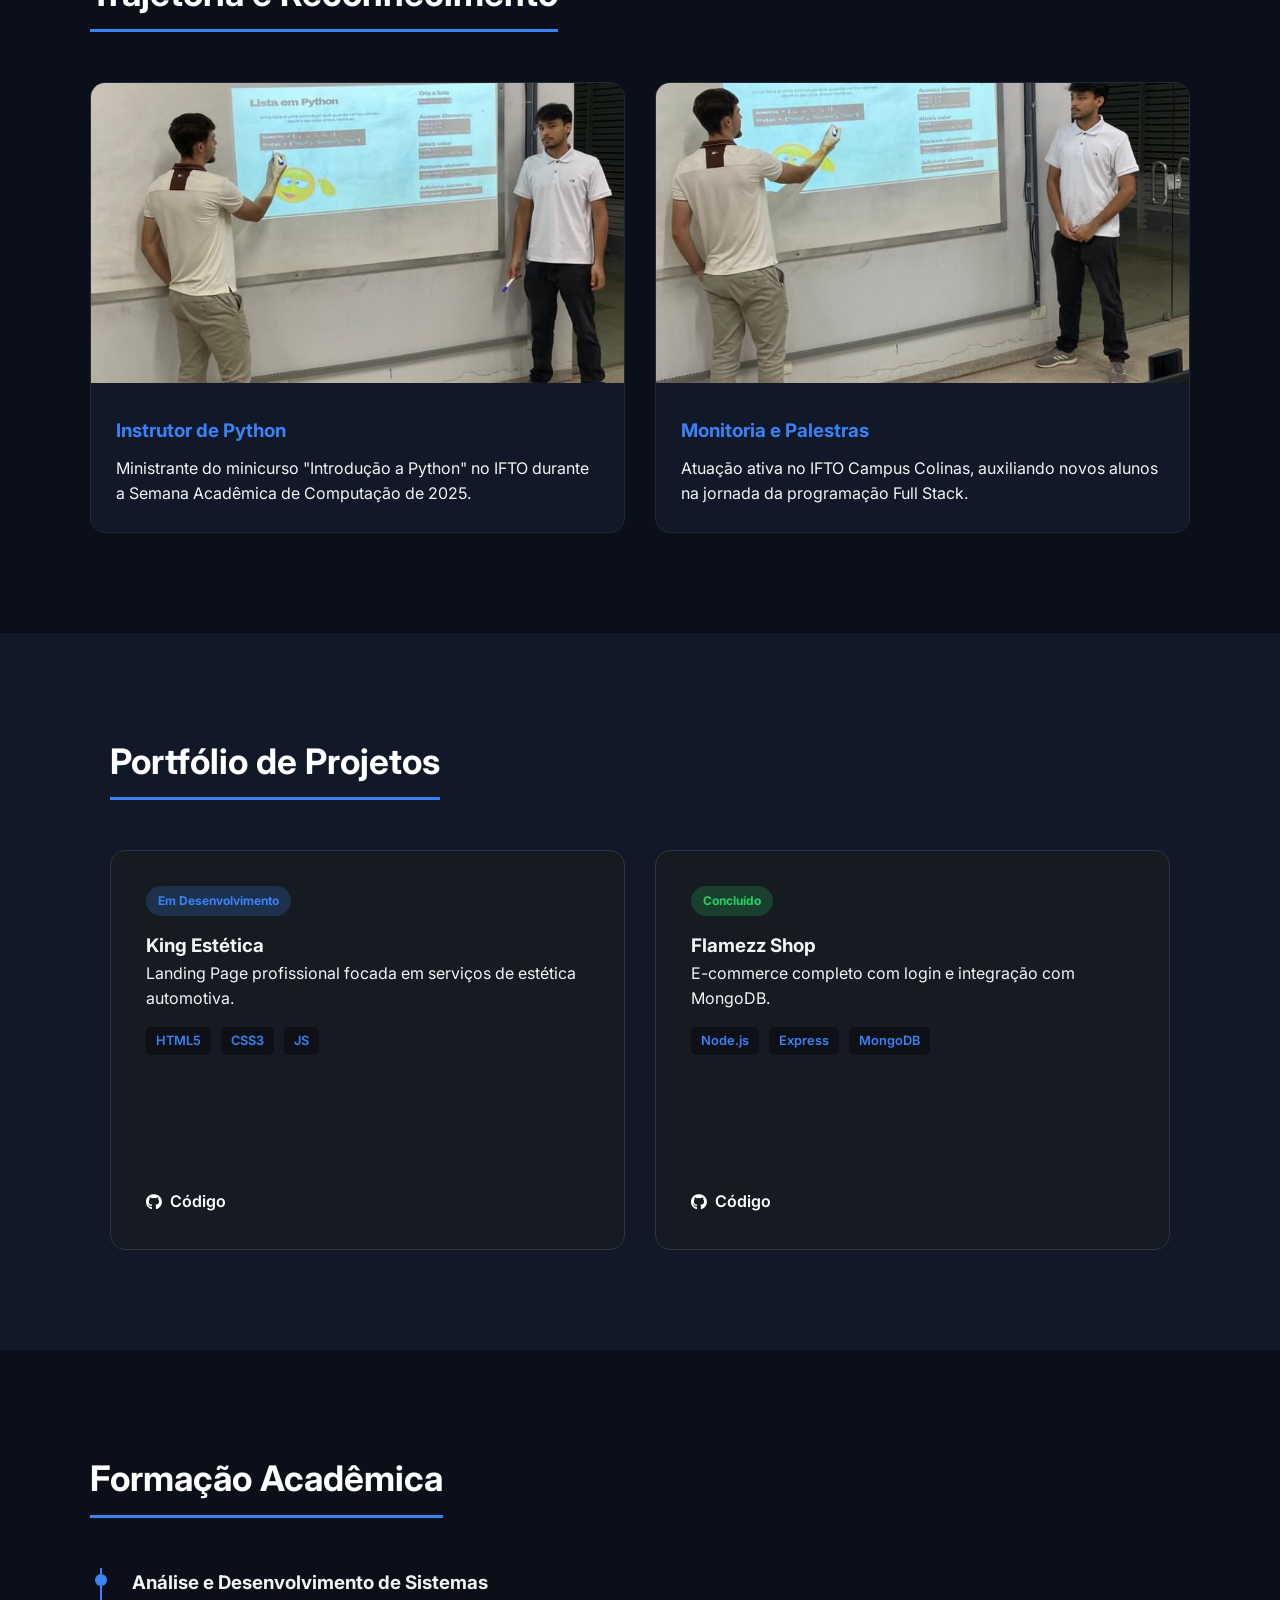
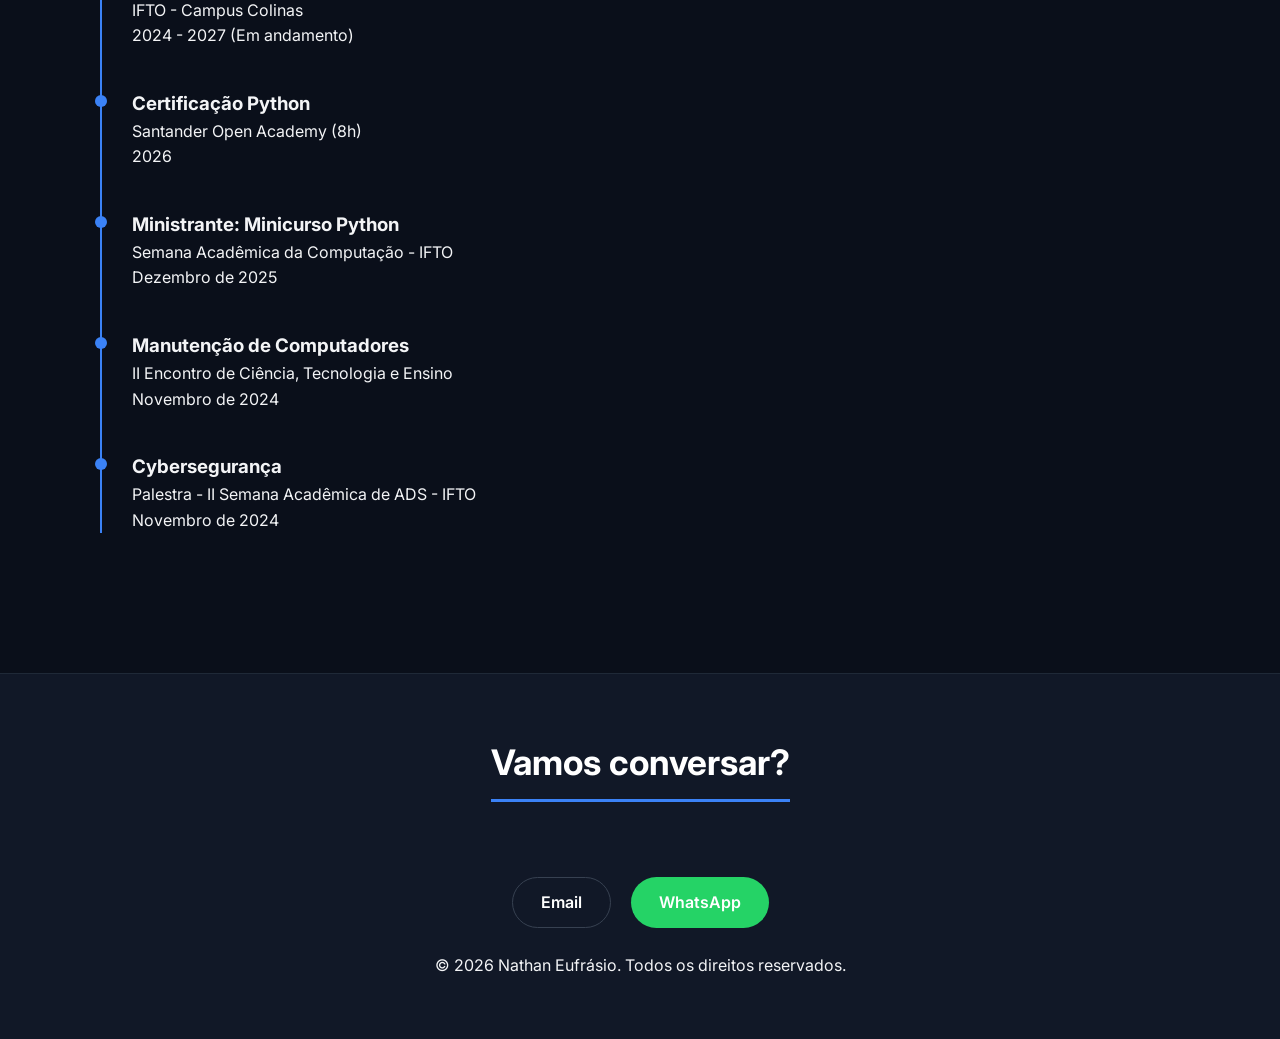
==== commit 68fe865d: "docs: adiciona comentários ao CSS e completa formação acadêmica" ====
--- a/index.html
+++ b/index.html
@@ -79,7 +79,7 @@
 
     <section id="conquistas" class="container section-content">
         <h2 class="section-title">Trajetória e Reconhecimento</h2>
-        <div class="destaques-grid dual-grid">
+        <div class="destaques-grid">
             <div class="destaque-card">
                 <div class="destaque-img">
                     <img src="img/ministrandopy_1.jpg" alt="Nathan ministrando curso">
@@ -94,8 +94,8 @@
                     <img src="img/ministrandopy_2.jpg" alt="Atividade acadêmica">
                 </div>
                 <div class="destaque-info">
-                    <h3>Compartilhando Conhecimento</h3>
-                    <p>Monitoria e palestras focadas em lógica de programação e desenvolvimento Full Stack.</p>
+                    <h3>Monitoria e Palestras</h3>
+                    <p>Atuação ativa no IFTO Campus Colinas, auxiliando novos alunos na jornada da programação Full Stack.</p>
                 </div>
             </div>
         </div>
@@ -106,7 +106,7 @@
             <h2 class="section-title">Portfólio de Projetos</h2>
             <div class="projetos-grid">
                 <div class="projeto-card">
-                    <div class="projeto-top">
+                    <div>
                         <span class="badge status-dev">Em Desenvolvimento</span>
                         <h3>King Estética</h3>
                         <p>Landing Page profissional focada em serviços de estética automotiva.</p>
@@ -119,7 +119,7 @@
                     </div>
                 </div>
                 <div class="projeto-card">
-                    <div class="projeto-top">
+                    <div>
                         <span class="badge status-concluido">Concluído</span>
                         <h3>Flamezz Shop</h3>
                         <p>E-commerce completo com login e integração com MongoDB.</p>
@@ -144,20 +144,30 @@
                 <p class="data">2024 - 2027 (Em andamento)</p>
             </div>
             <div class="timeline-item">
+                <h3>Certificação Python</h3>
+                <p class="instituicao">Santander Open Academy (8h)</p>
+                <p class="data">2026</p>
+            </div>
+            <div class="timeline-item">
                 <h3>Ministrante: Minicurso Python</h3>
-                <p class="instituicao">Semana Acadêmica - IFTO</p>
-                <p class="data">2025</p>
+                <p class="instituicao">Semana Acadêmica da Computação - IFTO</p>
+                <p class="data">Dezembro de 2025</p>
             </div>
             <div class="timeline-item">
                 <h3>Manutenção de Computadores</h3>
-                <p class="instituicao">II Encontro de Ciência e Tecnologia</p>
-                <p class="data">2024</p>
+                <p class="instituicao">II Encontro de Ciência, Tecnologia e Ensino</p>
+                <p class="data">Novembro de 2024</p>
+            </div>
+            <div class="timeline-item">
+                <h3>Cybersegurança</h3>
+                <p class="instituicao">Palestra - II Semana Acadêmica de ADS - IFTO</p>
+                <p class="data">Novembro de 2024</p>
             </div>
         </div>
     </section>
 
-    <footer>
-        <div id="contato" class="container text-center">
+    <footer id="contato" class="bg-escuro">
+        <div class="container text-center">
             <h2 class="section-title">Vamos conversar?</h2>
             <div class="contato-links">
                 <a href="mailto:nathaneufrasio1206@gmail.com" class="btn btn-secondary">Email</a>
--- a/style.css
+++ b/style.css
@@ -1,61 +1,227 @@
+/* --- CONFIGURAÇÕES DE CORES E FONTES --- */
 :root {
-    --cor-fundo: #0a0f1a;
-    --cor-fundo-alt: #111827;
-    --cor-texto: #f3f4f6;
-    --cor-texto-sec: #9ca3af;
-    --cor-destaque: #3b82f6;
-    --cor-whatsapp: #25d366;
-}
-
-* { margin: 0; padding: 0; box-sizing: border-box; }
-html { scroll-behavior: smooth; }
-body { background-color: var(--cor-fundo); color: var(--cor-texto); font-family: 'Inter', sans-serif; line-height: 1.6; }
-
-.container { max-width: 1100px; margin: 0 auto; padding: 0 20px; }
-.bg-escuro { background-color: var(--cor-fundo-alt); }
-.text-center { text-align: center; }
-
-/* --- HEADER --- */
-header { background: rgba(10, 15, 26, 0.98); position: fixed; width: 100%; top: 0; z-index: 1000; border-bottom: 1px solid #1f2937; }
-nav { display: flex; justify-content: space-between; align-items: center; height: 80px; }
-.logo-img { height: 50px; }
-.nav-links { display: flex; list-style: none; gap: 20px; }
-.nav-links a { color: var(--cor-texto-sec); text-decoration: none; font-size: 0.9rem; font-weight: 500; }
-.nav-links a:hover { color: var(--cor-destaque); }
-.btn-nav { border: 1px solid var(--cor-destaque); padding: 5px 15px; border-radius: 20px; color: var(--cor-destaque) !important; }
-
-/* --- HERO --- */
-#hero { height: 100vh; display: flex; align-items: center; padding-top: 80px; }
-h1 { font-size: 3.5rem; line-height: 1.2; margin: 10px 0; color: #fff; }
-.saudacao { color: var(--cor-destaque); font-weight: 600; font-size: 1.2rem; }
-.resumo { max-width: 600px; color: var(--cor-texto-sec); margin-bottom: 30px; }
-.btn { padding: 12px 28px; border-radius: 50px; text-decoration: none; font-weight: 600; color: #fff; display: inline-flex; align-items: center; gap: 10px; transition: 0.3s; }
+    --cor-fundo: #0a0f1a;            /* Azul muito escuro para o fundo principal */
+    --cor-fundo-alt: #111827;        /* Tom levemente mais claro para seções alternadas */
+    --cor-texto: #f3f4f6;            /* Branco acinzentado para leitura principal */
+    --cor-texto-sec: #9ca3af;        /* Cinza para textos secundários e descrições */
+    --cor-destaque: #3b82f6;         /* Azul brilhante para links e detalhes */
+    --cor-whatsapp: #25d366;         /* Verde oficial do WhatsApp */
+}
+
+/* --- RESET BÁSICO (Remove margens padrão do navegador) --- */
+* { 
+    margin: 0; 
+    padding: 0; 
+    box-sizing: border-box; 
+}
+
+html { 
+    scroll-behavior: smooth; /* Faz a rolagem suave ao clicar no menu */
+}
+
+body { 
+    background-color: var(--cor-fundo); 
+    color: var(--cor-texto); 
+    font-family: 'Inter', sans-serif; 
+    line-height: 1.6; 
+}
+
+/* --- UTILITÁRIOS (Classes que se repetem) --- */
+.container { 
+    max-width: 1100px; 
+    margin: 0 auto; 
+    padding: 0 20px; 
+}
+
+.bg-escuro { 
+    background-color: var(--cor-fundo-alt); 
+}
+
+.text-center { 
+    text-align: center; 
+}
+
+/* --- CABEÇALHO E MENU --- */
+header { 
+    background: rgba(10, 15, 26, 0.98); 
+    position: fixed; 
+    width: 100%; 
+    top: 0; 
+    z-index: 1000; 
+    border-bottom: 1px solid #1f2937; 
+}
+
+nav { 
+    display: flex; 
+    justify-content: space-between; 
+    align-items: center; 
+    height: 80px; 
+}
+
+.logo-img { 
+    height: 50px; 
+}
+
+.nav-links { 
+    display: flex; 
+    list-style: none; 
+    gap: 20px; 
+}
+
+.nav-links a { 
+    color: var(--cor-texto-sec); 
+    text-decoration: none; 
+    font-size: 0.9rem; 
+    font-weight: 500; 
+}
+
+.nav-links a:hover { 
+    color: var(--cor-destaque); 
+}
+
+.btn-nav { 
+    border: 1px solid var(--cor-destaque); 
+    padding: 5px 15px; 
+    border-radius: 20px; 
+    color: var(--cor-destaque) !important; 
+}
+
+/* --- SEÇÃO HERO (Introdução) --- */
+#hero { 
+    height: 100vh; 
+    display: flex; 
+    align-items: center; 
+    padding-top: 80px; 
+}
+
+h1 { 
+    font-size: 3.5rem; 
+    line-height: 1.2; 
+    margin: 10px 0; 
+    color: #fff; 
+}
+
+.saudacao { 
+    color: var(--cor-destaque); 
+    font-weight: 600; 
+    font-size: 1.2rem; 
+}
+
+.resumo { 
+    max-width: 600px; 
+    color: var(--cor-texto-sec); 
+    margin-bottom: 30px; 
+}
+
+/* --- BOTÕES GERAIS --- */
+.btn { 
+    padding: 12px 28px; 
+    border-radius: 50px; 
+    text-decoration: none; 
+    font-weight: 600; 
+    color: #fff; 
+    display: inline-flex; 
+    align-items: center; 
+    gap: 10px; 
+    transition: 0.3s; 
+}
+
 .btn-primary { background: var(--cor-destaque); }
 .btn-secondary { border: 1px solid #374151; }
 .btn-whatsapp { background: var(--cor-whatsapp); }
-.btn:hover { transform: translateY(-3px); box-shadow: 0 10px 20px rgba(0,0,0,0.3); }
-
-/* --- SEÇÕES --- */
-.section-content { padding: 100px 0; }
-.section-title { font-size: 2.2rem; margin-bottom: 50px; color: #fff; border-bottom: 3px solid var(--cor-destaque); display: inline-block; padding-bottom: 8px; }
-
-/* --- SKILLS --- */
-.skills-grid { display: grid; grid-template-columns: repeat(3, 1fr); gap: 30px; }
-.skill-category h3 { color: #fff; margin-bottom: 25px; border-left: 4px solid var(--cor-destaque); padding-left: 12px; }
-.skill-card { background: var(--cor-fundo); border: 1px solid #1f2937; padding: 15px 20px; border-radius: 10px; display: flex; align-items: center; gap: 15px; margin-bottom: 12px; }
-.skill-card i { color: var(--cor-destaque); font-size: 1.4rem; }
-
-/* --- TRAJETÓRIA --- */
-.destaques-grid { display: grid; grid-template-columns: 1fr 1fr; gap: 30px; }
-.destaque-card { background: var(--cor-fundo-alt); border-radius: 15px; overflow: hidden; border: 1px solid #1f2937; }
-.destaque-img img { width: 100%; height: 300px; object-fit: cover; }
-.destaque-info { padding: 25px; }
-.destaque-info h3 { color: var(--cor-destaque); margin-bottom: 10px; }
-
-/* --- PROJETOS (CORREÇÃO DE CONTRASTE) --- */
-.projetos-grid { display: grid; grid-template-columns: 1fr 1fr; gap: 30px; }
+
+.btn:hover { 
+    transform: translateY(-3px); 
+    box-shadow: 0 10px 20px rgba(0,0,0,0.3); 
+}
+
+/* --- SEÇÕES GERAIS --- */
+.section-content { 
+    padding: 100px 0; 
+}
+
+.section-title { 
+    font-size: 2.2rem; 
+    margin-bottom: 50px; 
+    color: #fff; 
+    border-bottom: 3px solid var(--cor-destaque); 
+    display: inline-block; 
+    padding-bottom: 8px; 
+}
+
+/* --- HABILIDADES (SKILLS) --- */
+.skills-grid { 
+    display: grid; 
+    grid-template-columns: repeat(3, 1fr); 
+    gap: 30px; 
+}
+
+.skill-category h3 { 
+    color: #fff; 
+    margin-bottom: 25px; 
+    border-left: 4px solid var(--cor-destaque); 
+    padding-left: 12px; 
+}
+
+.skill-items { 
+    display: flex; 
+    flex-direction: column; 
+    gap: 10px; 
+}
+
+.skill-card { 
+    background: var(--cor-fundo); 
+    border: 1px solid #1f2937; 
+    padding: 15px 20px; 
+    border-radius: 10px; 
+    display: flex; 
+    align-items: center; 
+    gap: 15px; 
+}
+
+.skill-card i { 
+    color: var(--cor-destaque); 
+    font-size: 1.4rem; 
+}
+
+/* --- TRAJETÓRIA (Fotos do Minicurso) --- */
+.destaques-grid { 
+    display: grid; 
+    grid-template-columns: 1fr 1fr; 
+    gap: 30px; 
+}
+
+.destaque-card { 
+    background: var(--cor-fundo-alt); 
+    border-radius: 15px; 
+    overflow: hidden; 
+    border: 1px solid #1f2937; 
+}
+
+.destaque-img img { 
+    width: 100%; 
+    height: 300px; 
+    object-fit: cover; 
+}
+
+.destaque-info { 
+    padding: 25px; 
+}
+
+.destaque-info h3 { 
+    color: var(--cor-destaque); 
+    margin-bottom: 10px; 
+}
+
+/* --- PORTFÓLIO DE PROJETOS --- */
+.projetos-grid { 
+    display: grid; 
+    grid-template-columns: 1fr 1fr; 
+    gap: 30px; 
+}
+
 .projeto-card { 
-    background: #161b22; /* Fundo sólido para garantir leitura */
+    background: #161b22; /* Fundo escuro sólido para contraste */
     padding: 35px; 
     border-radius: 15px; 
     border: 1px solid #30363d; 
@@ -64,6 +230,8 @@
     justify-content: space-between; 
     min-height: 400px;
 }
+
+/* Tags de status (Em Dev/Concluído) */
 .badge { 
     padding: 5px 12px; 
     border-radius: 20px; 
@@ -72,10 +240,17 @@
     margin-bottom: 15px; 
     display: inline-block; 
 }
+
 .status-dev { background: rgba(59, 130, 246, 0.2); color: #3b82f6; }
 .status-concluido { background: rgba(37, 211, 102, 0.2); color: #25d366; }
 
-.projeto-tags { display: flex; gap: 10px; margin-top: 15px; }
+/* Tags de tecnologia dentro do card */
+.projeto-tags { 
+    display: flex; 
+    gap: 10px; 
+    margin-top: 15px; 
+}
+
 .projeto-tags span { 
     background: #0d1117; 
     color: var(--cor-destaque); 
@@ -84,11 +259,30 @@
     font-size: 0.8rem; 
     font-weight: 600;
 }
-.projeto-links a { color: #fff; text-decoration: none; font-weight: 600; display: flex; align-items: center; gap: 8px; margin-top: 25px; }
-
-/* --- TIMELINE --- */
-.timeline { border-left: 2px solid var(--cor-destaque); padding-left: 30px; margin-left: 10px; }
-.timeline-item { position: relative; margin-bottom: 40px; }
+
+.projeto-links a { 
+    color: #fff; 
+    text-decoration: none; 
+    font-weight: 600; 
+    display: flex; 
+    align-items: center; 
+    gap: 8px; 
+    margin-top: 25px; 
+}
+
+/* --- LINHA DO TEMPO (FORMAÇÃO) --- */
+.timeline { 
+    border-left: 2px solid var(--cor-destaque); 
+    padding-left: 30px; 
+    margin-left: 10px; 
+}
+
+.timeline-item { 
+    position: relative; 
+    margin-bottom: 40px; 
+}
+
+/* Círculo azul da timeline */
 .timeline-item::before { 
     content: ''; 
     position: absolute; 
@@ -100,12 +294,27 @@
     border-radius: 50%; 
 }
 
-/* --- FOOTER --- */
-footer { padding: 60px 0; border-top: 1px solid #1f2937; background: var(--cor-fundo-alt); }
-.contato-links { display: flex; justify-content: center; gap: 20px; margin: 25px 0; }
-
+/* --- RODAPÉ --- */
+footer { 
+    padding: 60px 0; 
+    border-top: 1px solid #1f2937; 
+    background: var(--cor-fundo-alt); 
+}
+
+.contato-links { 
+    display: flex; 
+    justify-content: center; 
+    gap: 20px; 
+    margin: 25px 0; 
+}
+
+/* --- RESPONSIVIDADE (Ajustes para celular) --- */
 @media (max-width: 768px) {
     h1 { font-size: 2.5rem; }
-    .skills-grid, .destaques-grid, .projetos-grid { grid-template-columns: 1fr; }
-    .nav-links { display: none; }
+    .skills-grid, .destaques-grid, .projetos-grid { 
+        grid-template-columns: 1fr; 
+    }
+    .nav-links { 
+        display: none; /* Esconde o menu de texto em telas pequenas */
+    }
 }
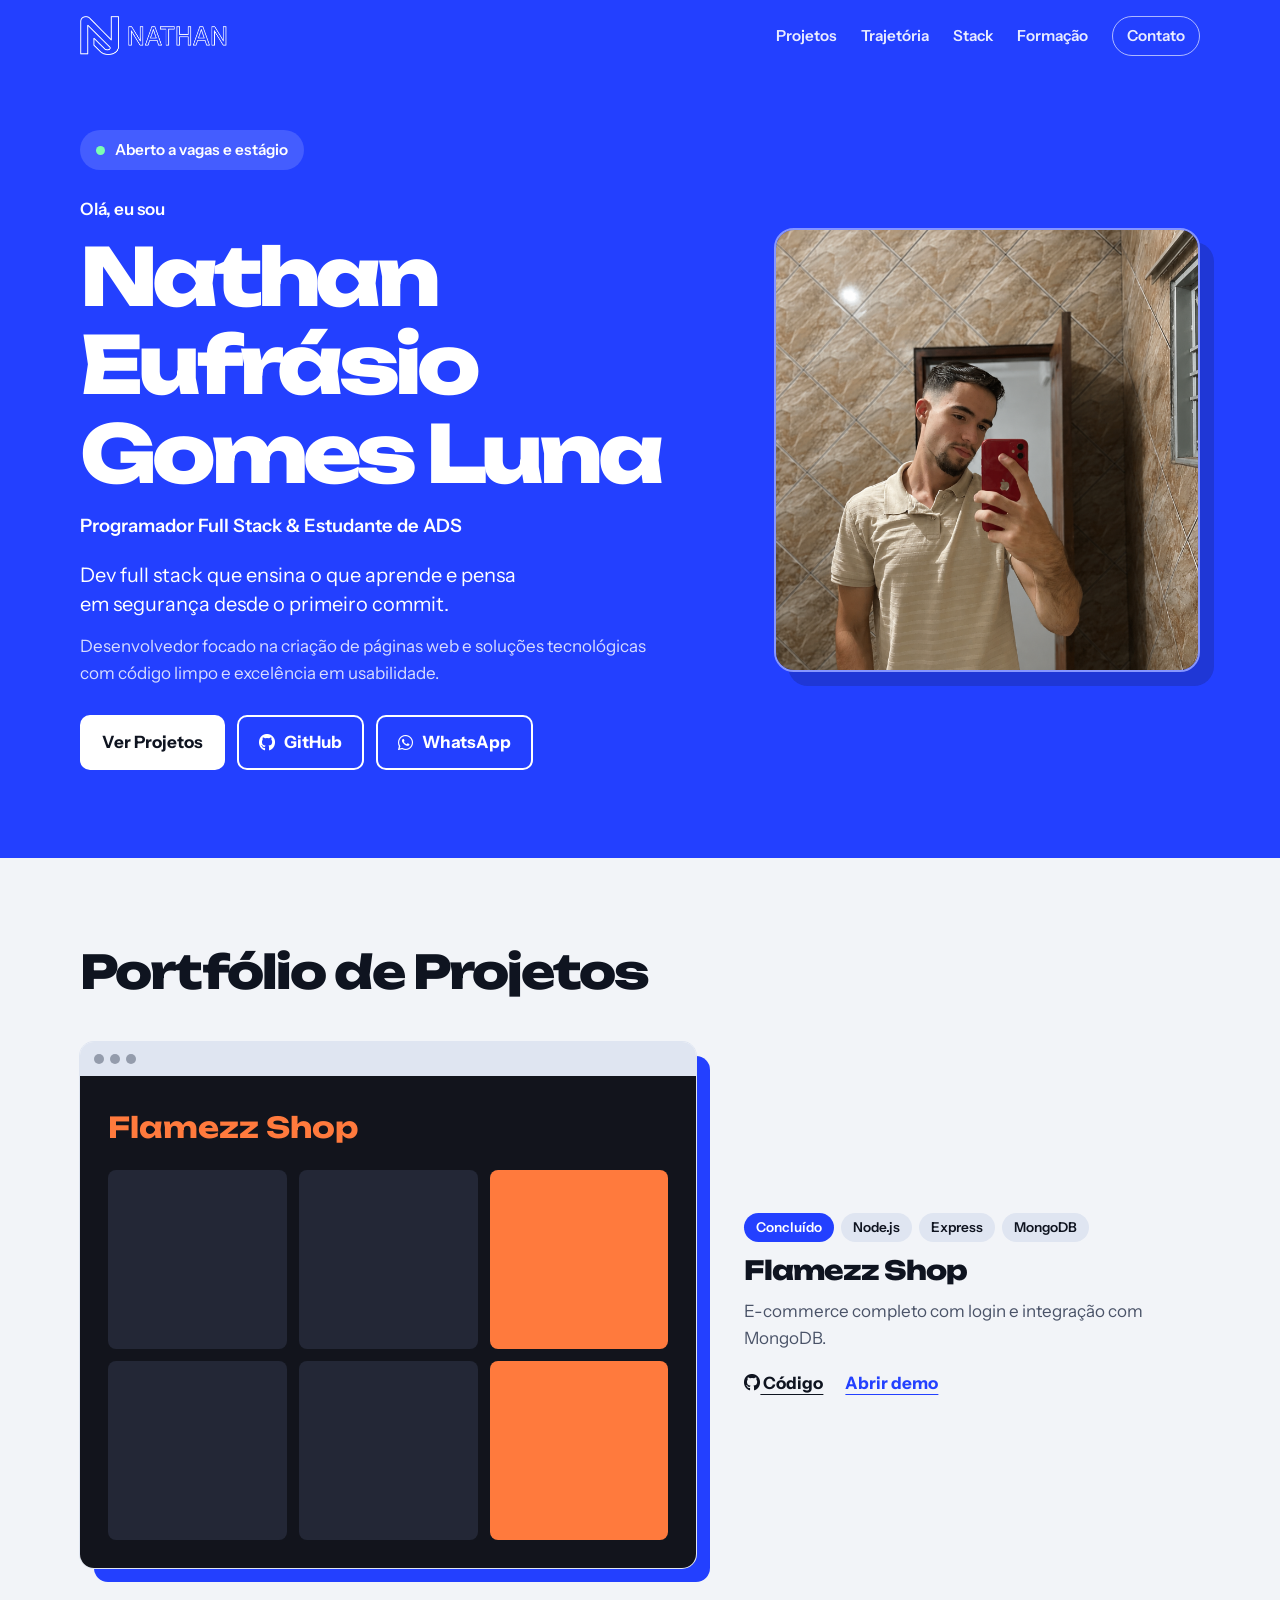
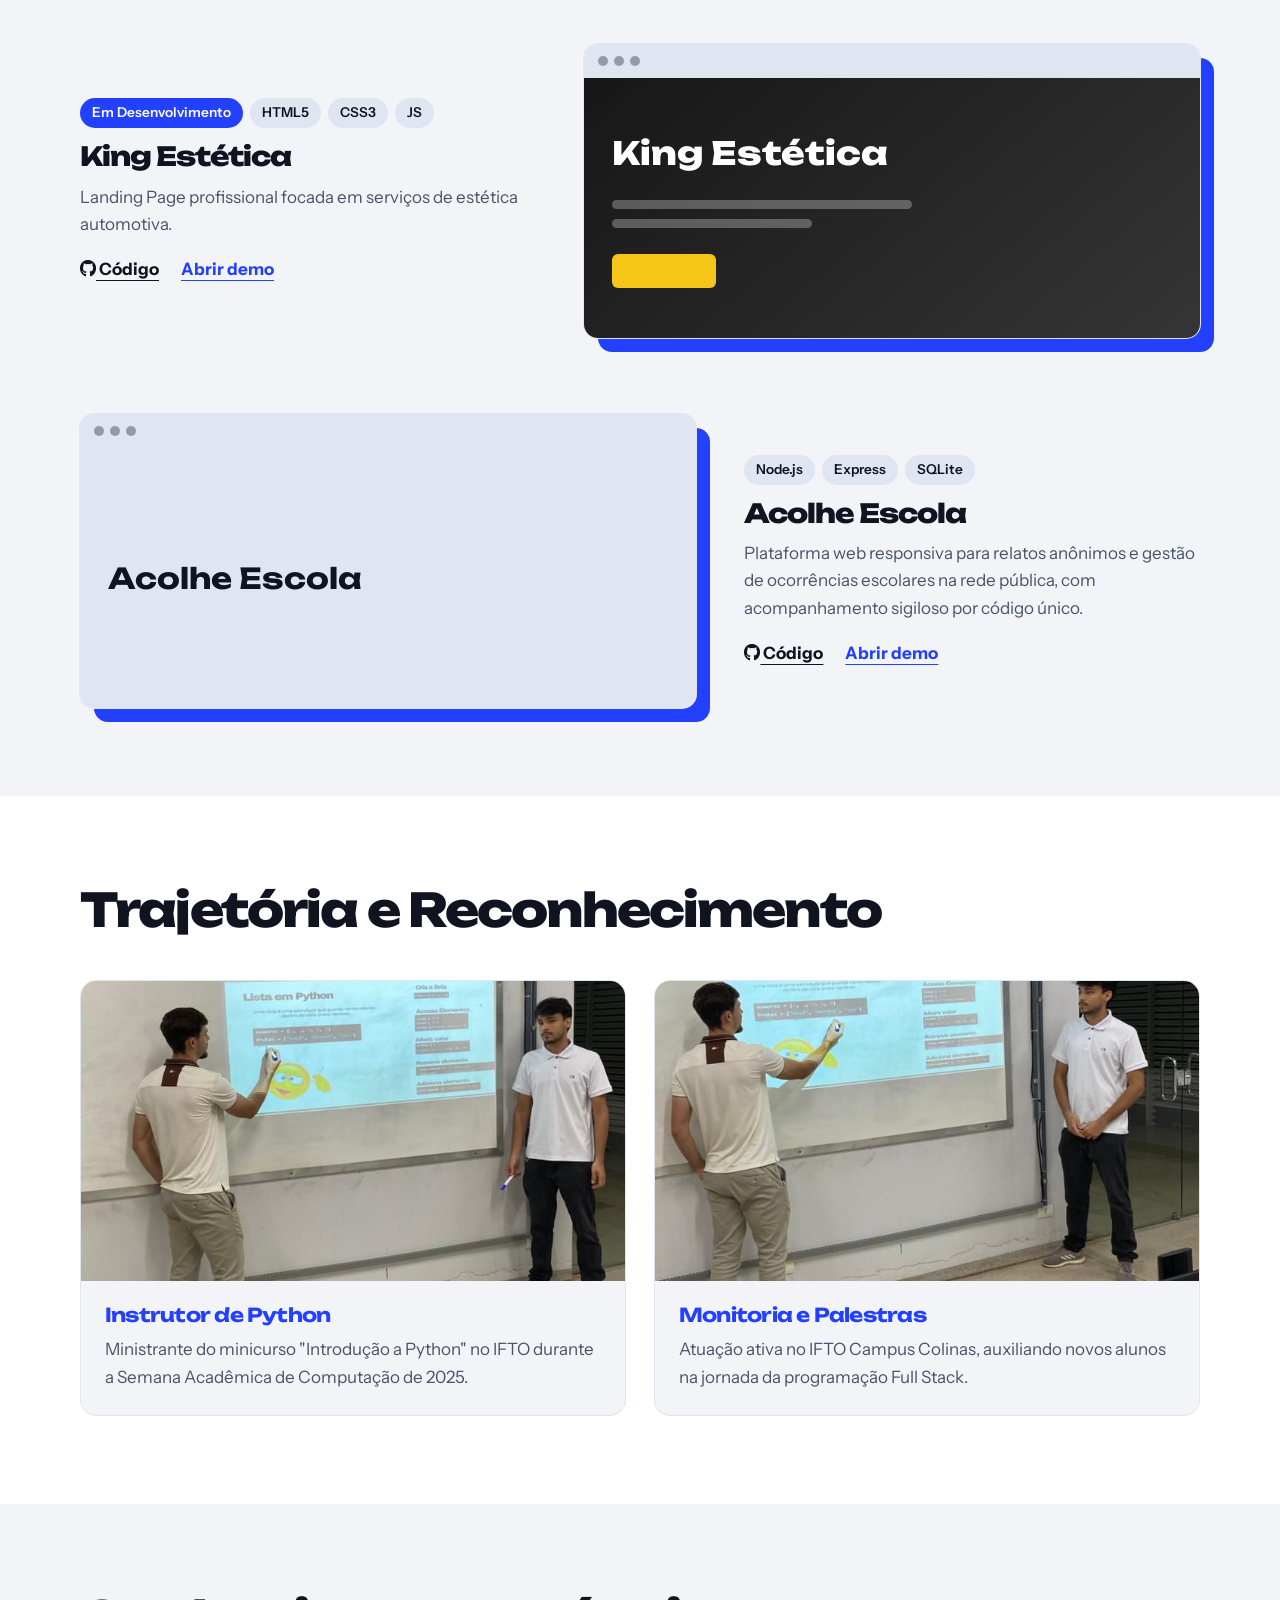
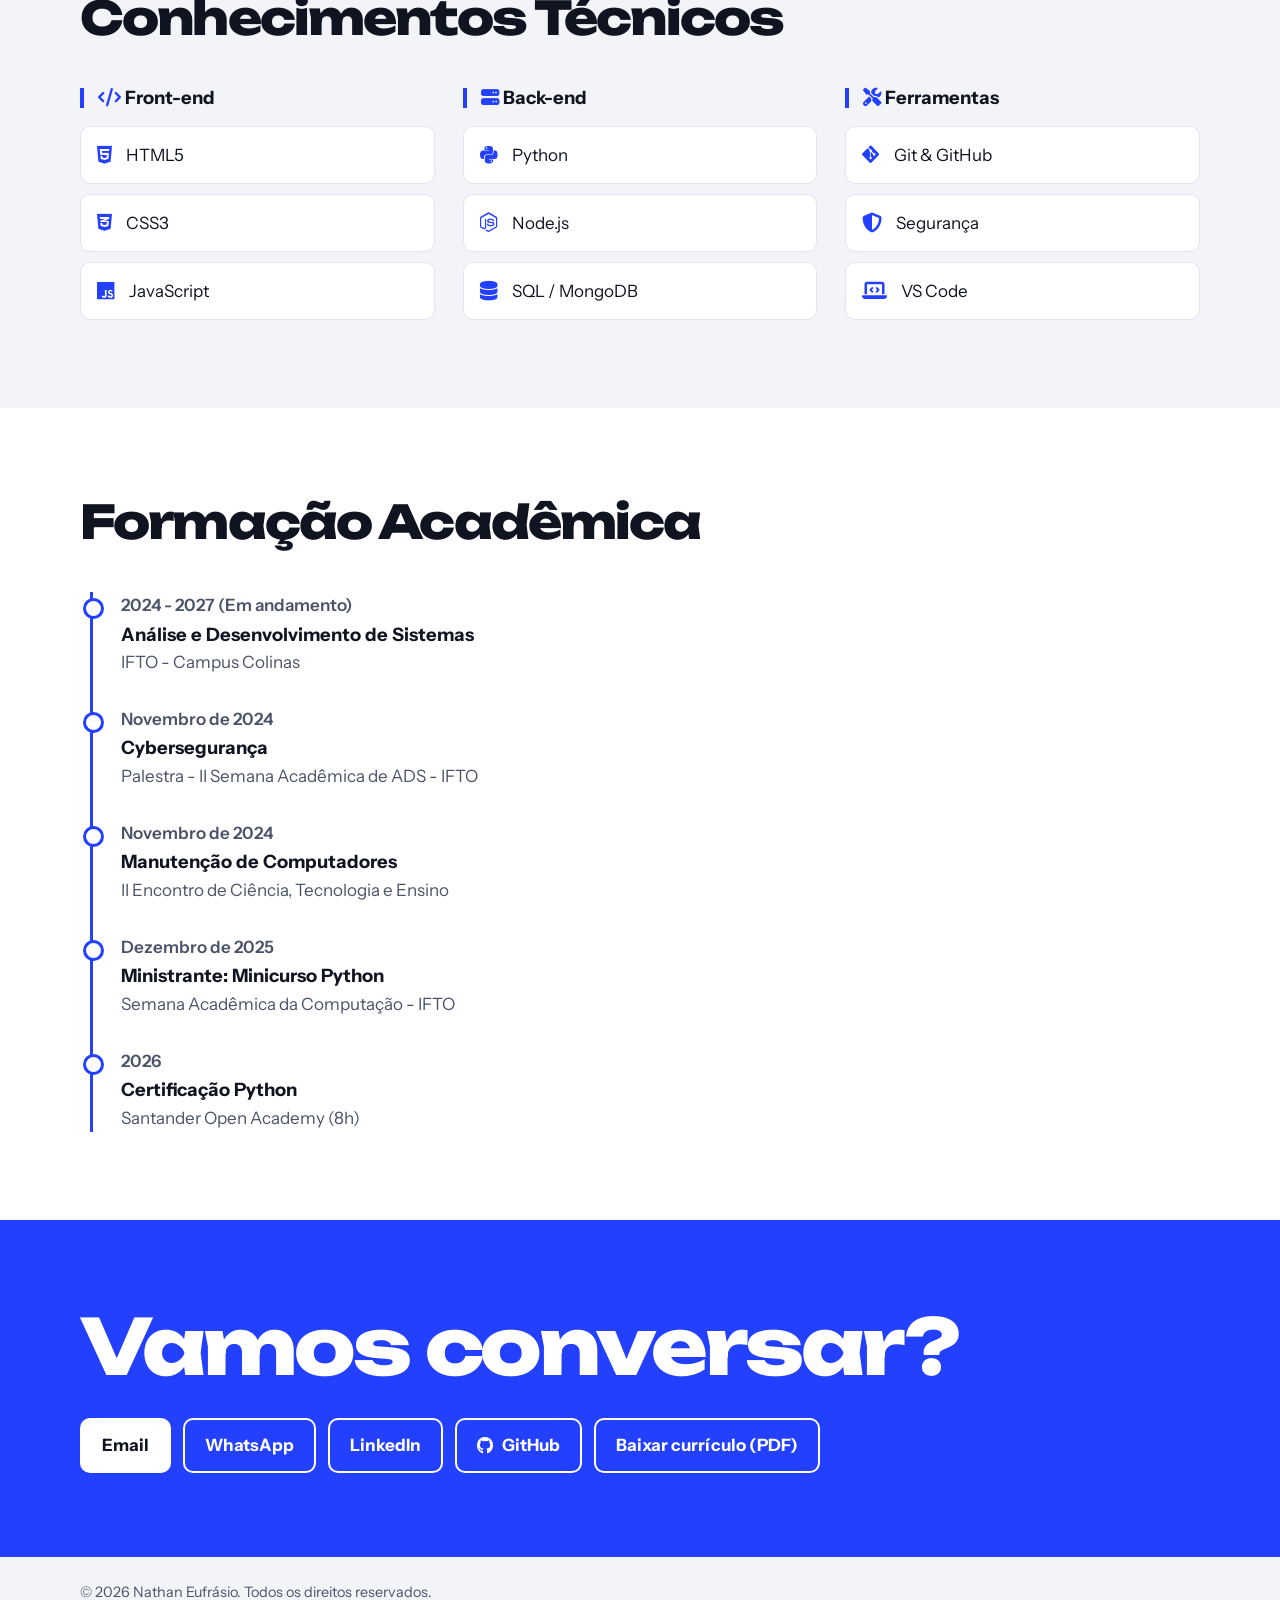
==== commit 59d4ec87: "Deploy portfolio with profile photo" ====
--- a/index.html
+++ b/index.html
@@ -4,177 +4,236 @@
     <meta charset="UTF-8">
     <meta name="viewport" content="width=device-width, initial-scale=1.0">
     <title>Nathan Eufrásio | Desenvolvedor Full Stack</title>
-    <link rel="icon" type="image/png" href="favicon.png">
-    <link href="https://fonts.googleapis.com/css2?family=Inter:wght@300;400;600;700&display=swap" rel="stylesheet">
+    <link rel="icon" type="image/png" sizes="512x512" href="favicon2.png">
+    <link rel="preconnect" href="https://fonts.googleapis.com">
+    <link rel="preconnect" href="https://fonts.gstatic.com" crossorigin>
+    <link href="https://fonts.googleapis.com/css2?family=Unbounded:wght@600;800&family=Instrument+Sans:wght@400;500;600;700&display=swap" rel="stylesheet">
     <link rel="stylesheet" href="https://cdnjs.cloudflare.com/ajax/libs/font-awesome/6.4.0/css/all.min.css">
     <link rel="stylesheet" href="style.css">
 </head>
 <body>
-
-    <header>
-        <nav class="container">
-            <a href="#hero" class="logo-link">
-                <img src="logo.png" alt="Nathan Eufrásio" class="logo-img">
+    <header class="site-header">
+        <div class="container header-inner">
+            <a href="#hero" class="logo-link" aria-label="Início">
+                <img src="logo-branca.png" alt="Nathan Eufrásio" class="logo-img">
             </a>
-            <ul class="nav-links">
-                <li><a href="#hero">Início</a></li>
-                <li><a href="#skills">Habilidades</a></li>
-                <li><a href="#projetos">Projetos</a></li>
-                <li><a href="#conquistas">Trajetória</a></li>
-                <li><a href="#formacao">Formação</a></li>
-                <li><a href="#contato" class="btn-nav">Contato</a></li>
-            </ul>
-        </nav>
+            <nav aria-label="Navegação principal">
+                <ul class="nav-links">
+                    <li><a href="#projetos">Projetos</a></li>
+                    <li><a href="#conquistas">Trajetória</a></li>
+                    <li><a href="#skills">Stack</a></li>
+                    <li><a href="#formacao">Formação</a></li>
+                    <li><a href="#contato" class="nav-contact">Contato</a></li>
+                </ul>
+            </nav>
+        </div>
     </header>
 
-    <section id="hero" class="container">
-        <div class="hero-content">
-            <p class="saudacao">Olá, eu sou</p>
-            <h1>Nathan Eufrásio Gomes Luna</h1>
-            <h2>Programador Full Stack & Estudante de ADS</h2>
-            <p class="resumo">Desenvolvedor focado na criação de páginas web e soluções tecnológicas com código limpo e excelência em usabilidade.</p>
-            <div class="botoes">
-                <a href="#projetos" class="btn btn-primary">Ver Projetos</a>
-                <a href="https://github.com/Nathan-Eufrasio" target="_blank" class="btn btn-secondary">
-                    <i class="fab fa-github"></i> GitHub
-                </a>
-                <a href="https://wa.me/5563984448508" target="_blank" class="btn btn-whatsapp">
-                    <i class="fab fa-whatsapp"></i> WhatsApp
-                </a>
-            </div>
-        </div>
-    </section>
-
-    <section id="skills" class="section-content bg-escuro">
-        <div class="container">
-            <h2 class="section-title">Conhecimentos Técnicos</h2>
-            <div class="skills-grid">
-                <div class="skill-category">
-                    <h3><i class="fas fa-code"></i> Front-end</h3>
-                    <div class="skill-items">
-                        <div class="skill-card"><i class="fab fa-html5"></i> <span>HTML5</span></div>
-                        <div class="skill-card"><i class="fab fa-css3-alt"></i> <span>CSS3</span></div>
-                        <div class="skill-card"><i class="fab fa-js"></i> <span>JavaScript</span></div>
-                    </div>
-                </div>
-                <div class="skill-category">
-                    <h3><i class="fas fa-server"></i> Back-end</h3>
-                    <div class="skill-items">
-                        <div class="skill-card"><i class="fab fa-python"></i> <span>Python</span></div>
-                        <div class="skill-card"><i class="fab fa-node-js"></i> <span>Node.js</span></div>
-                        <div class="skill-card"><i class="fas fa-database"></i> <span>SQL / MongoDB</span></div>
-                    </div>
-                </div>
-                <div class="skill-category">
-                    <h3><i class="fas fa-tools"></i> Ferramentas</h3>
-                    <div class="skill-items">
-                        <div class="skill-card"><i class="fab fa-git-alt"></i> <span>Git & GitHub</span></div>
-                        <div class="skill-card"><i class="fas fa-shield-alt"></i> <span>Segurança</span></div>
-                        <div class="skill-card"><i class="fas fa-laptop-code"></i> <span>VS Code</span></div>
-                    </div>
-                </div>
-            </div>
-        </div>
-    </section>
-
-    <section id="conquistas" class="container section-content">
-        <h2 class="section-title">Trajetória e Reconhecimento</h2>
-        <div class="destaques-grid">
-            <div class="destaque-card">
-                <div class="destaque-img">
-                    <img src="img/ministrandopy_1.jpg" alt="Nathan ministrando curso">
-                </div>
-                <div class="destaque-info">
-                    <h3>Instrutor de Python</h3>
-                    <p>Ministrante do minicurso "Introdução a Python" no IFTO durante a Semana Acadêmica de Computação de 2025.</p>
-                </div>
-            </div>
-            <div class="destaque-card">
-                <div class="destaque-img">
-                    <img src="img/ministrandopy_2.jpg" alt="Atividade acadêmica">
-                </div>
-                <div class="destaque-info">
-                    <h3>Monitoria e Palestras</h3>
-                    <p>Atuação ativa no IFTO Campus Colinas, auxiliando novos alunos na jornada da programação Full Stack.</p>
-                </div>
-            </div>
-        </div>
-    </section>
-
-    <section id="projetos" class="section-content bg-escuro">
-        <div class="container">
-            <h2 class="section-title">Portfólio de Projetos</h2>
-            <div class="projetos-grid">
-                <div class="projeto-card">
-                    <div>
-                        <span class="badge status-dev">Em Desenvolvimento</span>
+    <main>
+        <section id="hero" class="hero">
+            <div class="container hero-grid">
+                <div class="hero-content">
+                    <span class="status"><span class="status-dot" aria-hidden="true"></span>Aberto a vagas e estágio</span>
+                    <p class="saudacao">Olá, eu sou</p>
+                    <h1>Nathan Eufrásio Gomes Luna</h1>
+                    <h2>Programador Full Stack &amp; Estudante de ADS</h2>
+                    <p class="hero-new-copy">Dev full stack que ensina o que aprende e pensa em segurança desde o primeiro commit.</p>
+                    <p class="resumo">Desenvolvedor focado na criação de páginas web e soluções tecnológicas com código limpo e excelência em usabilidade.</p>
+                    <div class="botoes">
+                        <a href="#projetos" class="btn btn-light">Ver Projetos</a>
+                        <a href="https://github.com/Nathan-Eufrasio" target="_blank" rel="noopener" class="btn btn-outline"><i class="fab fa-github" aria-hidden="true"></i> GitHub</a>
+                        <a href="https://wa.me/5563984448508" target="_blank" rel="noopener" class="btn btn-outline"><i class="fab fa-whatsapp" aria-hidden="true"></i> WhatsApp</a>
+                    </div>
+                </div>
+                <div class="hero-photo-wrap">
+                    <img class="hero-photo" src="img/foto-perfil.png" alt="Foto de perfil de Nathan Eufrásio">
+                </div>
+            </div>
+        </section>
+
+        <section id="projetos" class="section-content">
+            <div class="container">
+                <h2 class="section-title">Portfólio de Projetos</h2>
+
+                <article class="project">
+                    <div class="browser-frame" aria-hidden="true">
+                        <div class="browser-bar"><i></i><i></i><i></i></div>
+                        <div class="project-preview preview-flamezz">
+                            <strong>Flamezz Shop</strong>
+                            <div class="preview-products"><i></i><i></i><i></i><i></i><i></i><i></i></div>
+                        </div>
+                    </div>
+                    <div class="project-info">
+                        <div class="project-tags">
+                            <span class="tag tag-status">Concluído</span>
+                            <span class="tag">Node.js</span><span class="tag">Express</span><span class="tag">MongoDB</span>
+                        </div>
+                        <h3>Flamezz Shop</h3>
+                        <p>E-commerce completo com login e integração com MongoDB.</p>
+                        <div class="project-links">
+                            <a href="https://github.com/Nathan-Eufrasio/FlamezzShop-plataforma-loja-online" target="_blank" rel="noopener"><i class="fab fa-github" aria-hidden="true"></i> Código</a>
+                            <!-- TODO: substituir # pela URL da demo do Flamezz Shop. -->
+                            <a href="#" class="demo-link">Abrir demo</a>
+                        </div>
+                    </div>
+                </article>
+
+                <article class="project project-reverse">
+                    <div class="browser-frame" aria-hidden="true">
+                        <div class="browser-bar"><i></i><i></i><i></i></div>
+                        <div class="project-preview preview-king">
+                            <span>King Estética</span>
+                            <div class="preview-line"></div>
+                            <div class="preview-line preview-line-short"></div>
+                            <i class="preview-action"></i>
+                        </div>
+                    </div>
+                    <div class="project-info">
+                        <div class="project-tags">
+                            <span class="tag tag-status">Em Desenvolvimento</span>
+                            <span class="tag">HTML5</span><span class="tag">CSS3</span><span class="tag">JS</span>
+                        </div>
                         <h3>King Estética</h3>
                         <p>Landing Page profissional focada em serviços de estética automotiva.</p>
-                        <div class="projeto-tags">
-                            <span>HTML5</span><span>CSS3</span><span>JS</span>
-                        </div>
-                    </div>
-                    <div class="projeto-links">
-                        <a href="https://github.com/Nathan-Eufrasio" target="_blank"><i class="fab fa-github"></i> Código</a>
-                    </div>
-                </div>
-                <div class="projeto-card">
-                    <div>
-                        <span class="badge status-concluido">Concluído</span>
-                        <h3>Flamezz Shop</h3>
-                        <p>E-commerce completo com login e integração com MongoDB.</p>
-                        <div class="projeto-tags">
-                            <span>Node.js</span><span>Express</span><span>MongoDB</span>
-                        </div>
-                    </div>
-                    <div class="projeto-links">
-                        <a href="https://github.com/Nathan-Eufrasio" target="_blank"><i class="fab fa-github"></i> Código</a>
-                    </div>
-                </div>
-            </div>
-        </div>
-    </section>
-
-    <section id="formacao" class="container section-content">
-        <h2 class="section-title">Formação Acadêmica</h2>
-        <div class="timeline">
-            <div class="timeline-item">
-                <h3>Análise e Desenvolvimento de Sistemas</h3>
-                <p class="instituicao">IFTO - Campus Colinas</p>
-                <p class="data">2024 - 2027 (Em andamento)</p>
-            </div>
-            <div class="timeline-item">
-                <h3>Certificação Python</h3>
-                <p class="instituicao">Santander Open Academy (8h)</p>
-                <p class="data">2026</p>
-            </div>
-            <div class="timeline-item">
-                <h3>Ministrante: Minicurso Python</h3>
-                <p class="instituicao">Semana Acadêmica da Computação - IFTO</p>
-                <p class="data">Dezembro de 2025</p>
-            </div>
-            <div class="timeline-item">
-                <h3>Manutenção de Computadores</h3>
-                <p class="instituicao">II Encontro de Ciência, Tecnologia e Ensino</p>
-                <p class="data">Novembro de 2024</p>
-            </div>
-            <div class="timeline-item">
-                <h3>Cybersegurança</h3>
-                <p class="instituicao">Palestra - II Semana Acadêmica de ADS - IFTO</p>
-                <p class="data">Novembro de 2024</p>
-            </div>
-        </div>
-    </section>
-
-    <footer id="contato" class="bg-escuro">
-        <div class="container text-center">
-            <h2 class="section-title">Vamos conversar?</h2>
-            <div class="contato-links">
-                <a href="mailto:nathaneufrasio1206@gmail.com" class="btn btn-secondary">Email</a>
-                <a href="https://wa.me/5563984448508" class="btn btn-whatsapp">WhatsApp</a>
-            </div>
+                        <div class="project-links">
+                            <a href="https://github.com/Nathan-Eufrasio" target="_blank" rel="noopener"><i class="fab fa-github" aria-hidden="true"></i> Código</a>
+                            <!-- TODO: substituir # pela URL da demo do King Estética. -->
+                            <a href="#" class="demo-link">Abrir demo</a>
+                        </div>
+                    </div>
+                </article>
+
+                <article class="project project-acolhe">
+                    <div class="browser-frame" aria-hidden="true">
+                        <div class="browser-bar"><i></i><i></i><i></i></div>
+                        <div class="project-preview preview-acolhe"><strong>Acolhe Escola</strong></div>
+                    </div>
+                    <div class="project-info">
+                        <div class="project-tags">
+                            <span class="tag">Node.js</span><span class="tag">Express</span><span class="tag">SQLite</span>
+                        </div>
+                        <h3>Acolhe Escola</h3>
+                        <p>Plataforma web responsiva para relatos anônimos e gestão de ocorrências escolares na rede pública, com acompanhamento sigiloso por código único.</p>
+                        <div class="project-links">
+                            <a href="https://github.com/Nathan-Eufrasio/acolhe-escola" target="_blank" rel="noopener"><i class="fab fa-github" aria-hidden="true"></i> Código</a>
+                            <!-- TODO: substituir # pela URL da demo do Acolhe Escola. -->
+                            <a href="#" class="demo-link">Abrir demo</a>
+                        </div>
+                    </div>
+                </article>
+            </div>
+        </section>
+
+        <section id="conquistas" class="section-content section-soft">
+            <div class="container">
+                <h2 class="section-title">Trajetória e Reconhecimento</h2>
+                <div class="highlights-grid">
+                    <article class="highlight-card">
+                        <div class="highlight-image">
+                            <img src="img/ministrandopy_1.jpg" alt="Nathan ministrando curso">
+                        </div>
+                        <div class="highlight-info">
+                            <h3>Instrutor de Python</h3>
+                            <p>Ministrante do minicurso "Introdução a Python" no IFTO durante a Semana Acadêmica de Computação de 2025.</p>
+                        </div>
+                    </article>
+                    <article class="highlight-card">
+                        <div class="highlight-image">
+                            <img src="img/ministrandopy_2.jpg" alt="Atividade acadêmica">
+                        </div>
+                        <div class="highlight-info">
+                            <h3>Monitoria e Palestras</h3>
+                            <p>Atuação ativa no IFTO Campus Colinas, auxiliando novos alunos na jornada da programação Full Stack.</p>
+                        </div>
+                    </article>
+                </div>
+            </div>
+        </section>
+
+        <section id="skills" class="section-content">
+            <div class="container">
+                <h2 class="section-title">Conhecimentos Técnicos</h2>
+                <div class="skills-grid">
+                    <div class="skill-category">
+                        <h3><i class="fas fa-code" aria-hidden="true"></i> Front-end</h3>
+                        <div class="skill-items">
+                            <div class="skill-card"><i class="fab fa-html5" aria-hidden="true"></i><span>HTML5</span></div>
+                            <div class="skill-card"><i class="fab fa-css3-alt" aria-hidden="true"></i><span>CSS3</span></div>
+                            <div class="skill-card"><i class="fab fa-js" aria-hidden="true"></i><span>JavaScript</span></div>
+                        </div>
+                    </div>
+                    <div class="skill-category">
+                        <h3><i class="fas fa-server" aria-hidden="true"></i> Back-end</h3>
+                        <div class="skill-items">
+                            <div class="skill-card"><i class="fab fa-python" aria-hidden="true"></i><span>Python</span></div>
+                            <div class="skill-card"><i class="fab fa-node-js" aria-hidden="true"></i><span>Node.js</span></div>
+                            <div class="skill-card"><i class="fas fa-database" aria-hidden="true"></i><span>SQL / MongoDB</span></div>
+                        </div>
+                    </div>
+                    <div class="skill-category">
+                        <h3><i class="fas fa-tools" aria-hidden="true"></i> Ferramentas</h3>
+                        <div class="skill-items">
+                            <div class="skill-card"><i class="fab fa-git-alt" aria-hidden="true"></i><span>Git &amp; GitHub</span></div>
+                            <div class="skill-card"><i class="fas fa-shield-alt" aria-hidden="true"></i><span>Segurança</span></div>
+                            <div class="skill-card"><i class="fas fa-laptop-code" aria-hidden="true"></i><span>VS Code</span></div>
+                        </div>
+                    </div>
+                </div>
+            </div>
+        </section>
+
+        <section id="formacao" class="section-content section-soft">
+            <div class="container">
+                <h2 class="section-title">Formação Acadêmica</h2>
+                <div class="timeline">
+                    <article class="timeline-item">
+                        <p class="data">2024 - 2027 (Em andamento)</p>
+                        <h3>Análise e Desenvolvimento de Sistemas</h3>
+                        <p class="instituicao">IFTO - Campus Colinas</p>
+                    </article>
+                    <article class="timeline-item">
+                        <p class="data">Novembro de 2024</p>
+                        <h3>Cybersegurança</h3>
+                        <p class="instituicao">Palestra - II Semana Acadêmica de ADS - IFTO</p>
+                    </article>
+                    <article class="timeline-item">
+                        <p class="data">Novembro de 2024</p>
+                        <h3>Manutenção de Computadores</h3>
+                        <p class="instituicao">II Encontro de Ciência, Tecnologia e Ensino</p>
+                    </article>
+                    <article class="timeline-item">
+                        <p class="data">Dezembro de 2025</p>
+                        <h3>Ministrante: Minicurso Python</h3>
+                        <p class="instituicao">Semana Acadêmica da Computação - IFTO</p>
+                    </article>
+                    <article class="timeline-item">
+                        <p class="data">2026</p>
+                        <h3>Certificação Python</h3>
+                        <p class="instituicao">Santander Open Academy (8h)</p>
+                    </article>
+                </div>
+            </div>
+        </section>
+
+        <section id="contato" class="contact-section">
+            <div class="container">
+                <h2>Vamos conversar?</h2>
+                <div class="contact-links">
+                    <a href="mailto:nathaneufrasio1206@gmail.com" class="btn btn-light">Email</a>
+                    <a href="https://wa.me/5563984448508" class="btn btn-outline">WhatsApp</a>
+                    <!-- TODO: preencher o perfil do LinkedIn. -->
+                    <a href="#" class="btn btn-outline">LinkedIn</a>
+                    <a href="https://github.com/Nathan-Eufrasio" target="_blank" rel="noopener" class="btn btn-outline"><i class="fab fa-github" aria-hidden="true"></i> GitHub</a>
+                    <a href="Curriculo_Nathan_Eufrasio.pdf" class="btn btn-outline" download>Baixar currículo (PDF)</a>
+                </div>
+            </div>
+        </section>
+    </main>
+
+    <footer>
+        <div class="container">
             <p>&copy; 2026 Nathan Eufrásio. Todos os direitos reservados.</p>
         </div>
     </footer>
 </body>
-</html>+</html>
--- a/style.css
+++ b/style.css
@@ -1,320 +1,751 @@
-/* --- CONFIGURAÇÕES DE CORES E FONTES --- */
 :root {
-    --cor-fundo: #0a0f1a;            /* Azul muito escuro para o fundo principal */
-    --cor-fundo-alt: #111827;        /* Tom levemente mais claro para seções alternadas */
-    --cor-texto: #f3f4f6;            /* Branco acinzentado para leitura principal */
-    --cor-texto-sec: #9ca3af;        /* Cinza para textos secundários e descrições */
-    --cor-destaque: #3b82f6;         /* Azul brilhante para links e detalhes */
-    --cor-whatsapp: #25d366;         /* Verde oficial do WhatsApp */
-}
-
-/* --- RESET BÁSICO (Remove margens padrão do navegador) --- */
-* { 
-    margin: 0; 
-    padding: 0; 
-    box-sizing: border-box; 
-}
-
-html { 
-    scroll-behavior: smooth; /* Faz a rolagem suave ao clicar no menu */
-}
-
-body { 
-    background-color: var(--cor-fundo); 
-    color: var(--cor-texto); 
-    font-family: 'Inter', sans-serif; 
-    line-height: 1.6; 
-}
-
-/* --- UTILITÁRIOS (Classes que se repetem) --- */
-.container { 
-    max-width: 1100px; 
-    margin: 0 auto; 
-    padding: 0 20px; 
-}
-
-.bg-escuro { 
-    background-color: var(--cor-fundo-alt); 
-}
-
-.text-center { 
-    text-align: center; 
-}
-
-/* --- CABEÇALHO E MENU --- */
-header { 
-    background: rgba(10, 15, 26, 0.98); 
-    position: fixed; 
-    width: 100%; 
-    top: 0; 
-    z-index: 1000; 
-    border-bottom: 1px solid #1f2937; 
-}
-
-nav { 
-    display: flex; 
-    justify-content: space-between; 
-    align-items: center; 
-    height: 80px; 
-}
-
-.logo-img { 
-    height: 50px; 
-}
-
-.nav-links { 
-    display: flex; 
-    list-style: none; 
-    gap: 20px; 
-}
-
-.nav-links a { 
-    color: var(--cor-texto-sec); 
-    text-decoration: none; 
-    font-size: 0.9rem; 
-    font-weight: 500; 
-}
-
-.nav-links a:hover { 
-    color: var(--cor-destaque); 
-}
-
-.btn-nav { 
-    border: 1px solid var(--cor-destaque); 
-    padding: 5px 15px; 
-    border-radius: 20px; 
-    color: var(--cor-destaque) !important; 
-}
-
-/* --- SEÇÃO HERO (Introdução) --- */
-#hero { 
-    height: 100vh; 
-    display: flex; 
-    align-items: center; 
-    padding-top: 80px; 
-}
-
-h1 { 
-    font-size: 3.5rem; 
-    line-height: 1.2; 
-    margin: 10px 0; 
-    color: #fff; 
-}
-
-.saudacao { 
-    color: var(--cor-destaque); 
-    font-weight: 600; 
-    font-size: 1.2rem; 
-}
-
-.resumo { 
-    max-width: 600px; 
-    color: var(--cor-texto-sec); 
-    margin-bottom: 30px; 
-}
-
-/* --- BOTÕES GERAIS --- */
-.btn { 
-    padding: 12px 28px; 
-    border-radius: 50px; 
-    text-decoration: none; 
-    font-weight: 600; 
-    color: #fff; 
-    display: inline-flex; 
-    align-items: center; 
-    gap: 10px; 
-    transition: 0.3s; 
-}
-
-.btn-primary { background: var(--cor-destaque); }
-.btn-secondary { border: 1px solid #374151; }
-.btn-whatsapp { background: var(--cor-whatsapp); }
-
-.btn:hover { 
-    transform: translateY(-3px); 
-    box-shadow: 0 10px 20px rgba(0,0,0,0.3); 
-}
-
-/* --- SEÇÕES GERAIS --- */
-.section-content { 
-    padding: 100px 0; 
-}
-
-.section-title { 
-    font-size: 2.2rem; 
-    margin-bottom: 50px; 
-    color: #fff; 
-    border-bottom: 3px solid var(--cor-destaque); 
-    display: inline-block; 
-    padding-bottom: 8px; 
-}
-
-/* --- HABILIDADES (SKILLS) --- */
-.skills-grid { 
-    display: grid; 
-    grid-template-columns: repeat(3, 1fr); 
-    gap: 30px; 
-}
-
-.skill-category h3 { 
-    color: #fff; 
-    margin-bottom: 25px; 
-    border-left: 4px solid var(--cor-destaque); 
-    padding-left: 12px; 
-}
-
-.skill-items { 
-    display: flex; 
-    flex-direction: column; 
-    gap: 10px; 
-}
-
-.skill-card { 
-    background: var(--cor-fundo); 
-    border: 1px solid #1f2937; 
-    padding: 15px 20px; 
-    border-radius: 10px; 
-    display: flex; 
-    align-items: center; 
-    gap: 15px; 
-}
-
-.skill-card i { 
-    color: var(--cor-destaque); 
-    font-size: 1.4rem; 
-}
-
-/* --- TRAJETÓRIA (Fotos do Minicurso) --- */
-.destaques-grid { 
-    display: grid; 
-    grid-template-columns: 1fr 1fr; 
-    gap: 30px; 
-}
-
-.destaque-card { 
-    background: var(--cor-fundo-alt); 
-    border-radius: 15px; 
-    overflow: hidden; 
-    border: 1px solid #1f2937; 
-}
-
-.destaque-img img { 
-    width: 100%; 
-    height: 300px; 
-    object-fit: cover; 
-}
-
-.destaque-info { 
-    padding: 25px; 
-}
-
-.destaque-info h3 { 
-    color: var(--cor-destaque); 
-    margin-bottom: 10px; 
-}
-
-/* --- PORTFÓLIO DE PROJETOS --- */
-.projetos-grid { 
-    display: grid; 
-    grid-template-columns: 1fr 1fr; 
-    gap: 30px; 
-}
-
-.projeto-card { 
-    background: #161b22; /* Fundo escuro sólido para contraste */
-    padding: 35px; 
-    border-radius: 15px; 
-    border: 1px solid #30363d; 
-    display: flex; 
-    flex-direction: column; 
-    justify-content: space-between; 
-    min-height: 400px;
-}
-
-/* Tags de status (Em Dev/Concluído) */
-.badge { 
-    padding: 5px 12px; 
-    border-radius: 20px; 
-    font-size: 0.75rem; 
-    font-weight: 700; 
-    margin-bottom: 15px; 
-    display: inline-block; 
-}
-
-.status-dev { background: rgba(59, 130, 246, 0.2); color: #3b82f6; }
-.status-concluido { background: rgba(37, 211, 102, 0.2); color: #25d366; }
-
-/* Tags de tecnologia dentro do card */
-.projeto-tags { 
-    display: flex; 
-    gap: 10px; 
-    margin-top: 15px; 
-}
-
-.projeto-tags span { 
-    background: #0d1117; 
-    color: var(--cor-destaque); 
-    padding: 4px 10px; 
-    border-radius: 5px; 
-    font-size: 0.8rem; 
+    color-scheme: light;
+    --background: #F2F4F8;
+    --ink: #0F1420;
+    --muted: #4A5368;
+    --cobalt: #2340FF;
+    --soft: #DFE5F1;
+    --card: #FFFFFF;
+    --hero: #2340FF;
+    --display: "Unbounded", "Arial Black", Arial, sans-serif;
+    --body: "Instrument Sans", system-ui, -apple-system, "Segoe UI", Arial, sans-serif;
+}
+
+@media (prefers-color-scheme: dark) {
+    :root {
+        color-scheme: dark;
+        --background: #0B0F1C;
+        --ink: #EEF1F8;
+        --muted: #9AA4BC;
+        --cobalt: #7C91FF;
+        --soft: #1B2338;
+        --card: #121A2E;
+    }
+}
+
+* {
+    box-sizing: border-box;
+}
+
+html {
+    scroll-behavior: smooth;
+    scroll-padding-top: 84px;
+}
+
+body {
+    margin: 0;
+    background: var(--background);
+    color: var(--ink);
+    font: 400 1.0625rem/1.6 var(--body);
+    -webkit-font-smoothing: antialiased;
+}
+
+a {
+    color: inherit;
+}
+
+a:focus-visible {
+    outline: 3px solid currentColor;
+    outline-offset: 4px;
+}
+
+.container {
+    width: min(1120px, 100% - 48px);
+    margin: 0 auto;
+}
+
+h1,
+h2,
+h3 {
+    margin: 0;
+    font-family: var(--display);
+    line-height: 1.12;
+    letter-spacing: -0.04em;
+}
+
+.site-header {
+    position: sticky;
+    top: 0;
+    z-index: 10;
+    background: var(--hero);
+    color: #FFFFFF;
+}
+
+.header-inner {
+    display: flex;
+    min-height: 72px;
+    align-items: center;
+    justify-content: space-between;
+    gap: 24px;
+}
+
+.logo-link {
+    display: inline-flex;
+    flex: 0 0 auto;
+    align-items: center;
+}
+
+.logo-img {
+    display: block;
+    width: 148px;
+    height: auto;
+}
+
+.nav-links {
+    display: flex;
+    align-items: center;
+    gap: 24px;
+    margin: 0;
+    padding: 0;
+    list-style: none;
+}
+
+.nav-links a {
+    font-size: 0.95rem;
     font-weight: 600;
-}
-
-.projeto-links a { 
-    color: #fff; 
-    text-decoration: none; 
-    font-weight: 600; 
-    display: flex; 
-    align-items: center; 
-    gap: 8px; 
-    margin-top: 25px; 
-}
-
-/* --- LINHA DO TEMPO (FORMAÇÃO) --- */
-.timeline { 
-    border-left: 2px solid var(--cor-destaque); 
-    padding-left: 30px; 
-    margin-left: 10px; 
-}
-
-.timeline-item { 
-    position: relative; 
-    margin-bottom: 40px; 
-}
-
-/* Círculo azul da timeline */
-.timeline-item::before { 
-    content: ''; 
-    position: absolute; 
-    left: -37px; 
-    top: 6px; 
-    width: 12px; 
-    height: 12px; 
-    background: var(--cor-destaque); 
-    border-radius: 50%; 
-}
-
-/* --- RODAPÉ --- */
-footer { 
-    padding: 60px 0; 
-    border-top: 1px solid #1f2937; 
-    background: var(--cor-fundo-alt); 
-}
-
-.contato-links { 
-    display: flex; 
-    justify-content: center; 
-    gap: 20px; 
-    margin: 25px 0; 
-}
-
-/* --- RESPONSIVIDADE (Ajustes para celular) --- */
-@media (max-width: 768px) {
-    h1 { font-size: 2.5rem; }
-    .skills-grid, .destaques-grid, .projetos-grid { 
-        grid-template-columns: 1fr; 
-    }
-    .nav-links { 
-        display: none; /* Esconde o menu de texto em telas pequenas */
-    }
-}+    text-decoration: none;
+    opacity: 0.9;
+}
+
+.nav-links a:hover {
+    text-decoration: underline;
+    text-underline-offset: 6px;
+    opacity: 1;
+}
+
+.nav-links .nav-contact {
+    display: inline-block;
+    padding: 7px 14px;
+    border: 1px solid rgba(255, 255, 255, 0.7);
+    border-radius: 99px;
+}
+
+.hero {
+    padding: 58px 0 88px;
+    background: var(--hero);
+    color: #FFFFFF;
+}
+
+.hero-grid {
+    display: grid;
+    grid-template-columns: 1.2fr 0.8fr;
+    align-items: center;
+    gap: 56px;
+}
+
+.hero-content {
+    min-width: 0;
+}
+
+.status {
+    display: inline-flex;
+    align-items: center;
+    gap: 10px;
+    margin-bottom: 26px;
+    padding: 8px 16px;
+    border-radius: 99px;
+    background: rgba(255, 255, 255, 0.15);
+    font-size: 0.95rem;
+    font-weight: 600;
+}
+
+.status-dot {
+    width: 9px;
+    height: 9px;
+    border-radius: 50%;
+    background: #7CFFB2;
+}
+
+.saudacao {
+    margin: 0 0 8px;
+    font-weight: 600;
+}
+
+.hero h1 {
+    margin: 0 0 18px;
+    font-size: clamp(2.7rem, 6.2vw, 5.7rem);
+    font-weight: 800;
+    letter-spacing: -0.065em;
+    animation: title-rise 0.8s cubic-bezier(0.2, 0.8, 0.2, 1) both;
+}
+
+@keyframes title-rise {
+    from {
+        transform: translateY(40px);
+        opacity: 0;
+    }
+}
+
+.hero h2 {
+    font-family: var(--body);
+    font-size: 1.15rem;
+    font-weight: 600;
+    letter-spacing: 0;
+}
+
+.hero-new-copy {
+    max-width: 34ch;
+    margin: 24px 0 14px;
+    font-size: 1.25rem;
+    line-height: 1.45;
+}
+
+.resumo {
+    max-width: 52ch;
+    margin: 0 0 28px;
+    color: rgba(255, 255, 255, 0.82);
+}
+
+.botoes,
+.contact-links {
+    display: flex;
+    flex-wrap: wrap;
+    gap: 12px;
+}
+
+.btn {
+    display: inline-flex;
+    min-height: 48px;
+    align-items: center;
+    justify-content: center;
+    gap: 9px;
+    padding: 12px 20px;
+    border: 2px solid transparent;
+    border-radius: 10px;
+    font-weight: 700;
+    text-align: center;
+    text-decoration: none;
+    transition: transform 180ms ease, background-color 180ms ease;
+}
+
+.btn:hover {
+    transform: translateY(-2px);
+}
+
+.btn-light {
+    background: #FFFFFF;
+    color: #0F1420;
+}
+
+.btn-outline {
+    border-color: currentColor;
+    background: transparent;
+    color: inherit;
+}
+
+.hero-photo-wrap {
+    min-width: 0;
+    overflow: hidden;
+    border: 2px solid rgba(255, 255, 255, 0.45);
+    border-radius: 20px;
+    box-shadow: 14px 14px 0 rgba(11, 15, 28, 0.18);
+}
+
+.hero-photo {
+    display: block;
+    width: 100%;
+    height: 440px;
+    object-fit: cover;
+    object-position: center 32%;
+}
+
+.section-content {
+    padding: 88px 0;
+}
+
+.section-soft {
+    background: var(--card);
+}
+
+.section-title {
+    margin-bottom: 44px;
+    font-size: clamp(1.9rem, 4vw, 2.9rem);
+    font-weight: 800;
+}
+
+.project {
+    display: grid;
+    grid-template-columns: 1.15fr 0.85fr;
+    align-items: center;
+    gap: 48px;
+    margin-bottom: 76px;
+}
+
+.project:last-child {
+    margin-bottom: 0;
+}
+
+.project-reverse {
+    grid-template-columns: 0.85fr 1.15fr;
+}
+
+.project-reverse .browser-frame {
+    order: 2;
+}
+
+.browser-frame {
+    min-width: 0;
+    overflow: hidden;
+    border-radius: 14px;
+    background: var(--card);
+    box-shadow: 0 0 0 1px var(--soft), 14px 14px 0 var(--cobalt);
+}
+
+.browser-bar {
+    display: flex;
+    gap: 6px;
+    padding: 12px 14px;
+    background: var(--soft);
+}
+
+.browser-bar i {
+    width: 10px;
+    height: 10px;
+    border-radius: 50%;
+    background: var(--muted);
+    opacity: 0.5;
+}
+
+.project-preview {
+    display: flex;
+    min-height: 260px;
+    flex-direction: column;
+    justify-content: center;
+    padding: 28px;
+}
+
+.preview-flamezz {
+    background: #12141C;
+    color: #FF7A3D;
+}
+
+.preview-flamezz strong,
+.preview-acolhe strong {
+    font-family: var(--display);
+    font-size: clamp(1.2rem, 2.8vw, 1.8rem);
+}
+
+.preview-products {
+    display: grid;
+    grid-template-columns: repeat(3, minmax(0, 1fr));
+    gap: 12px;
+    margin-top: 20px;
+}
+
+.preview-products i {
+    aspect-ratio: 1;
+    border-radius: 8px;
+    background: #232736;
+}
+
+.preview-products i:nth-child(3n) {
+    background: #FF7A3D;
+}
+
+.preview-king {
+    align-items: flex-start;
+    background: linear-gradient(140deg, #171717, #353535);
+    color: #FFFFFF;
+}
+
+.preview-king > span {
+    max-width: 12ch;
+    margin-bottom: 20px;
+    font-family: var(--display);
+    font-size: clamp(1.25rem, 3vw, 2rem);
+    font-weight: 800;
+}
+
+.preview-line {
+    width: min(85%, 300px);
+    height: 9px;
+    margin-bottom: 10px;
+    border-radius: 99px;
+    background: rgba(255, 255, 255, 0.28);
+}
+
+.preview-line-short {
+    width: min(56%, 200px);
+}
+
+.preview-action {
+    width: 104px;
+    height: 34px;
+    margin-top: 16px;
+    border-radius: 6px;
+    background: #F5C518;
+}
+
+.preview-acolhe {
+    background: var(--soft);
+    color: var(--ink);
+}
+
+.project-info {
+    min-width: 0;
+}
+
+.project-tags {
+    display: flex;
+    flex-wrap: wrap;
+    gap: 7px;
+    margin-bottom: 14px;
+}
+
+.tag {
+    display: inline-block;
+    padding: 4px 12px;
+    border-radius: 99px;
+    background: var(--soft);
+    color: var(--ink);
+    font-size: 0.85rem;
+    font-weight: 600;
+}
+
+.tag-status {
+    background: var(--cobalt);
+    color: #FFFFFF;
+}
+
+.project h3 {
+    margin-bottom: 12px;
+    font-size: 1.65rem;
+    font-weight: 800;
+}
+
+.project-info > p {
+    margin: 0 0 18px;
+    color: var(--muted);
+}
+
+.project-links {
+    display: flex;
+    flex-wrap: wrap;
+    gap: 12px 22px;
+}
+
+.project-links a {
+    font-weight: 700;
+    text-underline-offset: 5px;
+}
+
+.project-links .demo-link {
+    color: var(--cobalt);
+}
+
+.highlights-grid {
+    display: grid;
+    grid-template-columns: repeat(2, minmax(0, 1fr));
+    gap: 28px;
+}
+
+.highlight-card {
+    overflow: hidden;
+    border: 1px solid var(--soft);
+    border-radius: 16px;
+    background: var(--background);
+}
+
+.highlight-image img {
+    display: block;
+    width: 100%;
+    height: 300px;
+    object-fit: cover;
+}
+
+.highlight-info {
+    padding: 24px;
+}
+
+.highlight-info h3 {
+    margin-bottom: 10px;
+    color: var(--cobalt);
+    font-size: 1.2rem;
+}
+
+.highlight-info p {
+    margin: 0;
+    color: var(--muted);
+}
+
+.skills-grid {
+    display: grid;
+    grid-template-columns: repeat(3, minmax(0, 1fr));
+    gap: 28px;
+}
+
+.skill-category h3 {
+    margin-bottom: 18px;
+    padding-left: 14px;
+    border-left: 4px solid var(--cobalt);
+    font-family: var(--body);
+    font-size: 1.15rem;
+    font-weight: 700;
+    letter-spacing: 0;
+}
+
+.skill-category h3 i,
+.skill-card i {
+    color: var(--cobalt);
+}
+
+.skill-items {
+    display: grid;
+    gap: 10px;
+}
+
+.skill-card {
+    display: flex;
+    min-height: 58px;
+    align-items: center;
+    gap: 14px;
+    padding: 14px 16px;
+    border: 1px solid var(--soft);
+    border-radius: 10px;
+    background: var(--card);
+}
+
+.skill-card i {
+    font-size: 1.25rem;
+}
+
+.timeline {
+    max-width: 780px;
+    margin-left: 10px;
+    padding-left: 28px;
+    border-left: 3px solid var(--cobalt);
+}
+
+.timeline-item {
+    position: relative;
+    padding-bottom: 30px;
+}
+
+.timeline-item:last-child {
+    padding-bottom: 0;
+}
+
+.timeline-item::before {
+    position: absolute;
+    top: 6px;
+    left: -38px;
+    width: 15px;
+    height: 15px;
+    border: 3px solid var(--cobalt);
+    border-radius: 50%;
+    background: var(--card);
+    content: "";
+}
+
+.timeline-item .data {
+    margin: 0 0 5px;
+    color: var(--muted);
+    font-weight: 600;
+}
+
+.timeline-item h3 {
+    font-family: var(--body);
+    font-size: 1.15rem;
+    font-weight: 700;
+    letter-spacing: 0;
+}
+
+.timeline-item .instituicao {
+    margin: 4px 0 0;
+    color: var(--muted);
+}
+
+.contact-section {
+    padding: 84px 0;
+    background: var(--hero);
+    color: #FFFFFF;
+}
+
+.contact-section h2 {
+    margin-bottom: 28px;
+    font-size: clamp(2.3rem, 6.5vw, 4.8rem);
+    font-weight: 800;
+}
+
+footer {
+    padding: 24px 0;
+    color: var(--muted);
+    font-size: 0.9rem;
+}
+
+footer p {
+    margin: 0;
+}
+
+@media (max-width: 820px) {
+    html {
+        scroll-padding-top: 72px;
+    }
+
+    .header-inner {
+        min-height: 66px;
+        gap: 16px;
+    }
+
+    .logo-img {
+        width: 112px;
+    }
+
+    .header-inner nav {
+        min-width: 0;
+        overflow-x: auto;
+        scrollbar-width: none;
+    }
+
+    .header-inner nav::-webkit-scrollbar {
+        display: none;
+    }
+
+    .nav-links {
+        width: max-content;
+        gap: 16px;
+    }
+
+    .nav-links a {
+        font-size: 0.85rem;
+    }
+
+    .hero {
+        padding: 48px 0 64px;
+    }
+
+    .hero-grid {
+        grid-template-columns: 1fr 0.8fr;
+        gap: 28px;
+    }
+
+    .hero h1 {
+        font-size: clamp(2.6rem, 7vw, 4.2rem);
+    }
+
+    .hero-photo {
+        height: 360px;
+    }
+
+    .section-content {
+        padding: 64px 0;
+    }
+
+    .project,
+    .project-reverse {
+        grid-template-columns: 1fr 1fr;
+        gap: 30px;
+        margin-bottom: 64px;
+    }
+
+    .project-reverse .browser-frame {
+        order: 0;
+    }
+
+    .browser-frame {
+        box-shadow: 0 0 0 1px var(--soft), 8px 8px 0 var(--cobalt);
+    }
+
+    .project-preview {
+        min-height: 220px;
+        padding: 20px;
+    }
+}
+
+@media (max-width: 600px) {
+    .container {
+        width: min(100% - 36px, 480px);
+    }
+
+    .header-inner {
+        flex-wrap: wrap;
+        gap: 8px;
+        padding-top: 8px;
+        padding-bottom: 8px;
+    }
+
+    .logo-img {
+        width: 88px;
+    }
+
+    .header-inner nav {
+        flex: 1 0 100%;
+        overflow: visible;
+    }
+
+    .nav-links {
+        width: 100%;
+        flex-wrap: wrap;
+        justify-content: space-between;
+        gap: 6px 12px;
+    }
+
+    .nav-links a {
+        font-size: 0.78rem;
+    }
+
+    .nav-links .nav-contact {
+        padding: 5px 10px;
+    }
+
+    .hero-grid,
+    .project,
+    .project-reverse,
+    .highlights-grid,
+    .skills-grid {
+        grid-template-columns: 1fr;
+    }
+
+    .hero-grid {
+        gap: 32px;
+    }
+
+    .hero h1 {
+        font-size: clamp(2.5rem, 11vw, 3.5rem);
+    }
+
+    .hero-photo-wrap {
+        width: min(100%, 390px);
+        justify-self: center;
+    }
+
+    .hero-photo {
+        height: 300px;
+    }
+
+    .section-title {
+        margin-bottom: 32px;
+    }
+
+    .project {
+        gap: 28px;
+        margin-bottom: 60px;
+    }
+
+    .project-preview {
+        min-height: 220px;
+    }
+
+    .highlight-image img {
+        height: 250px;
+    }
+
+    .contact-section {
+        padding: 64px 0;
+    }
+
+    .contact-links .btn {
+        flex: 1 1 calc(50% - 12px);
+    }
+}
+
+@media (prefers-reduced-motion: reduce) {
+    *,
+    *::before,
+    *::after {
+        scroll-behavior: auto !important;
+        animation-duration: 0.01ms !important;
+        animation-iteration-count: 1 !important;
+        transition-duration: 0.01ms !important;
+    }
+}
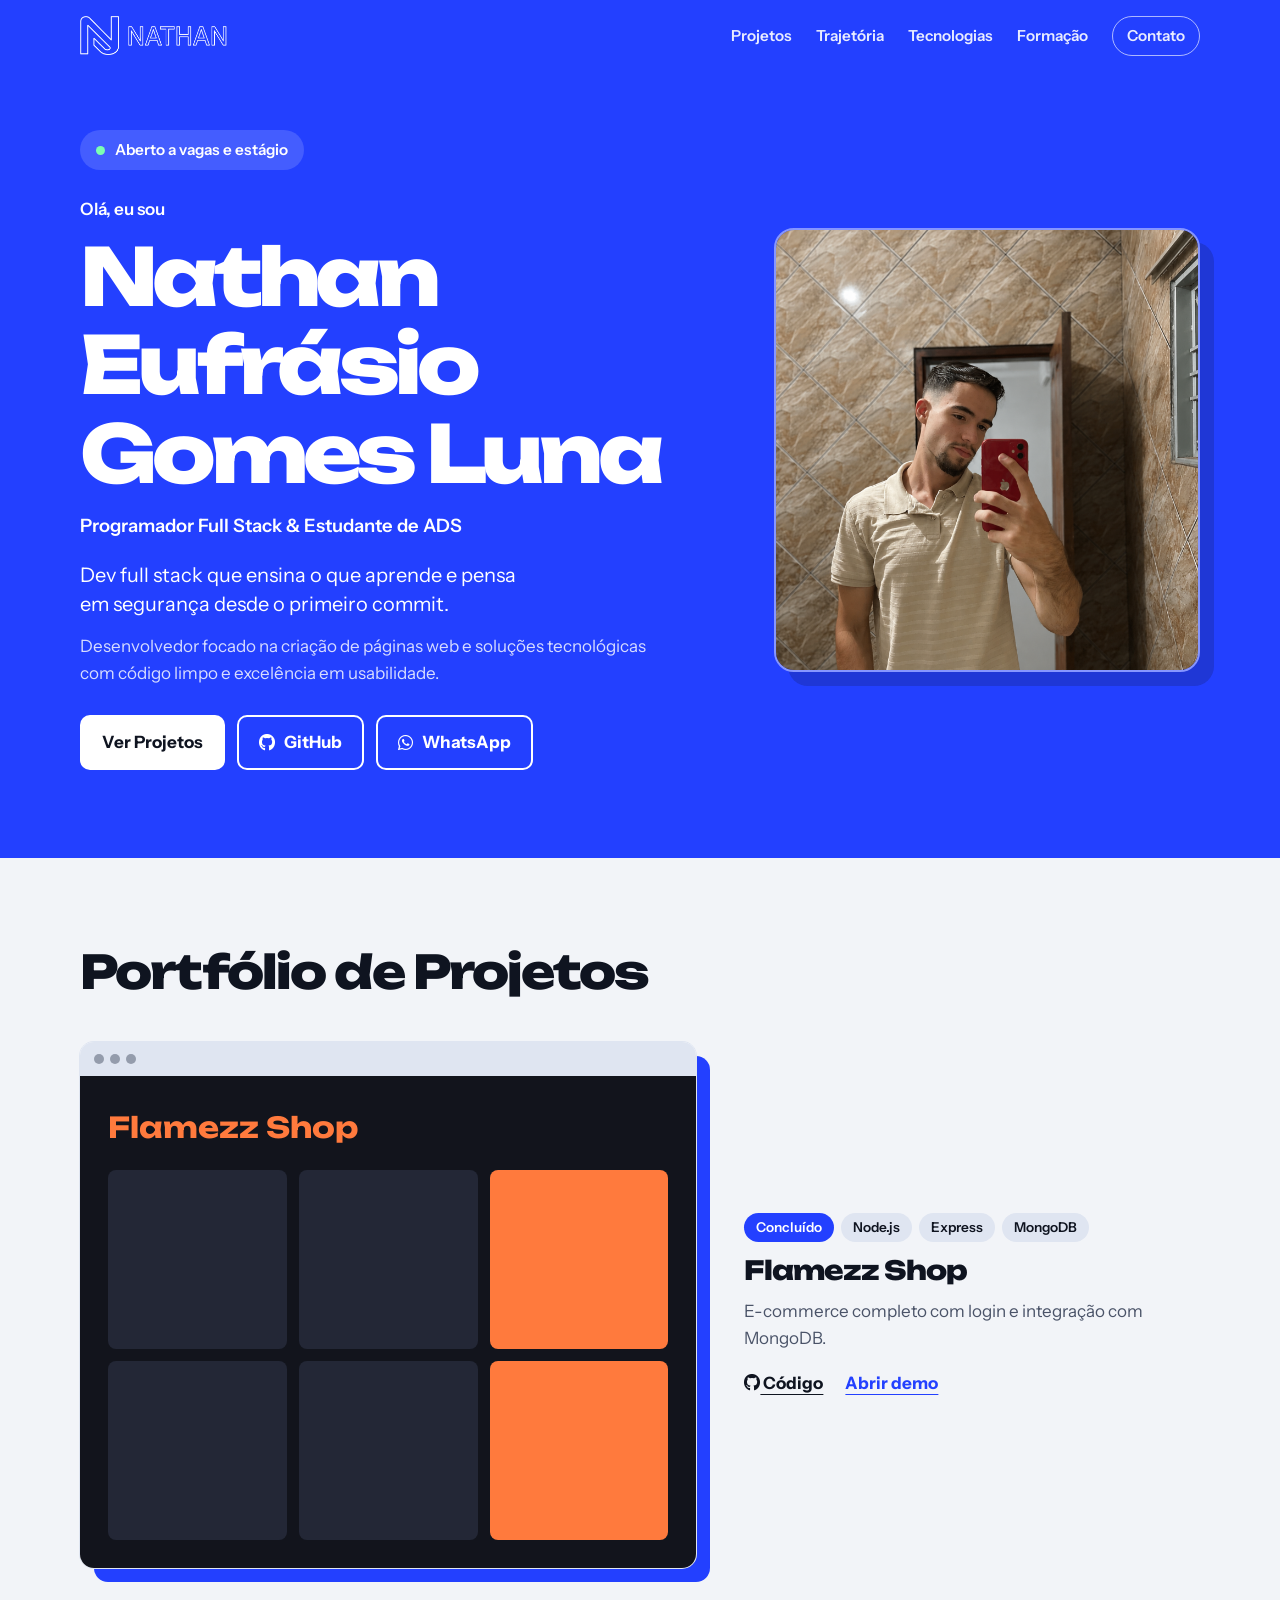
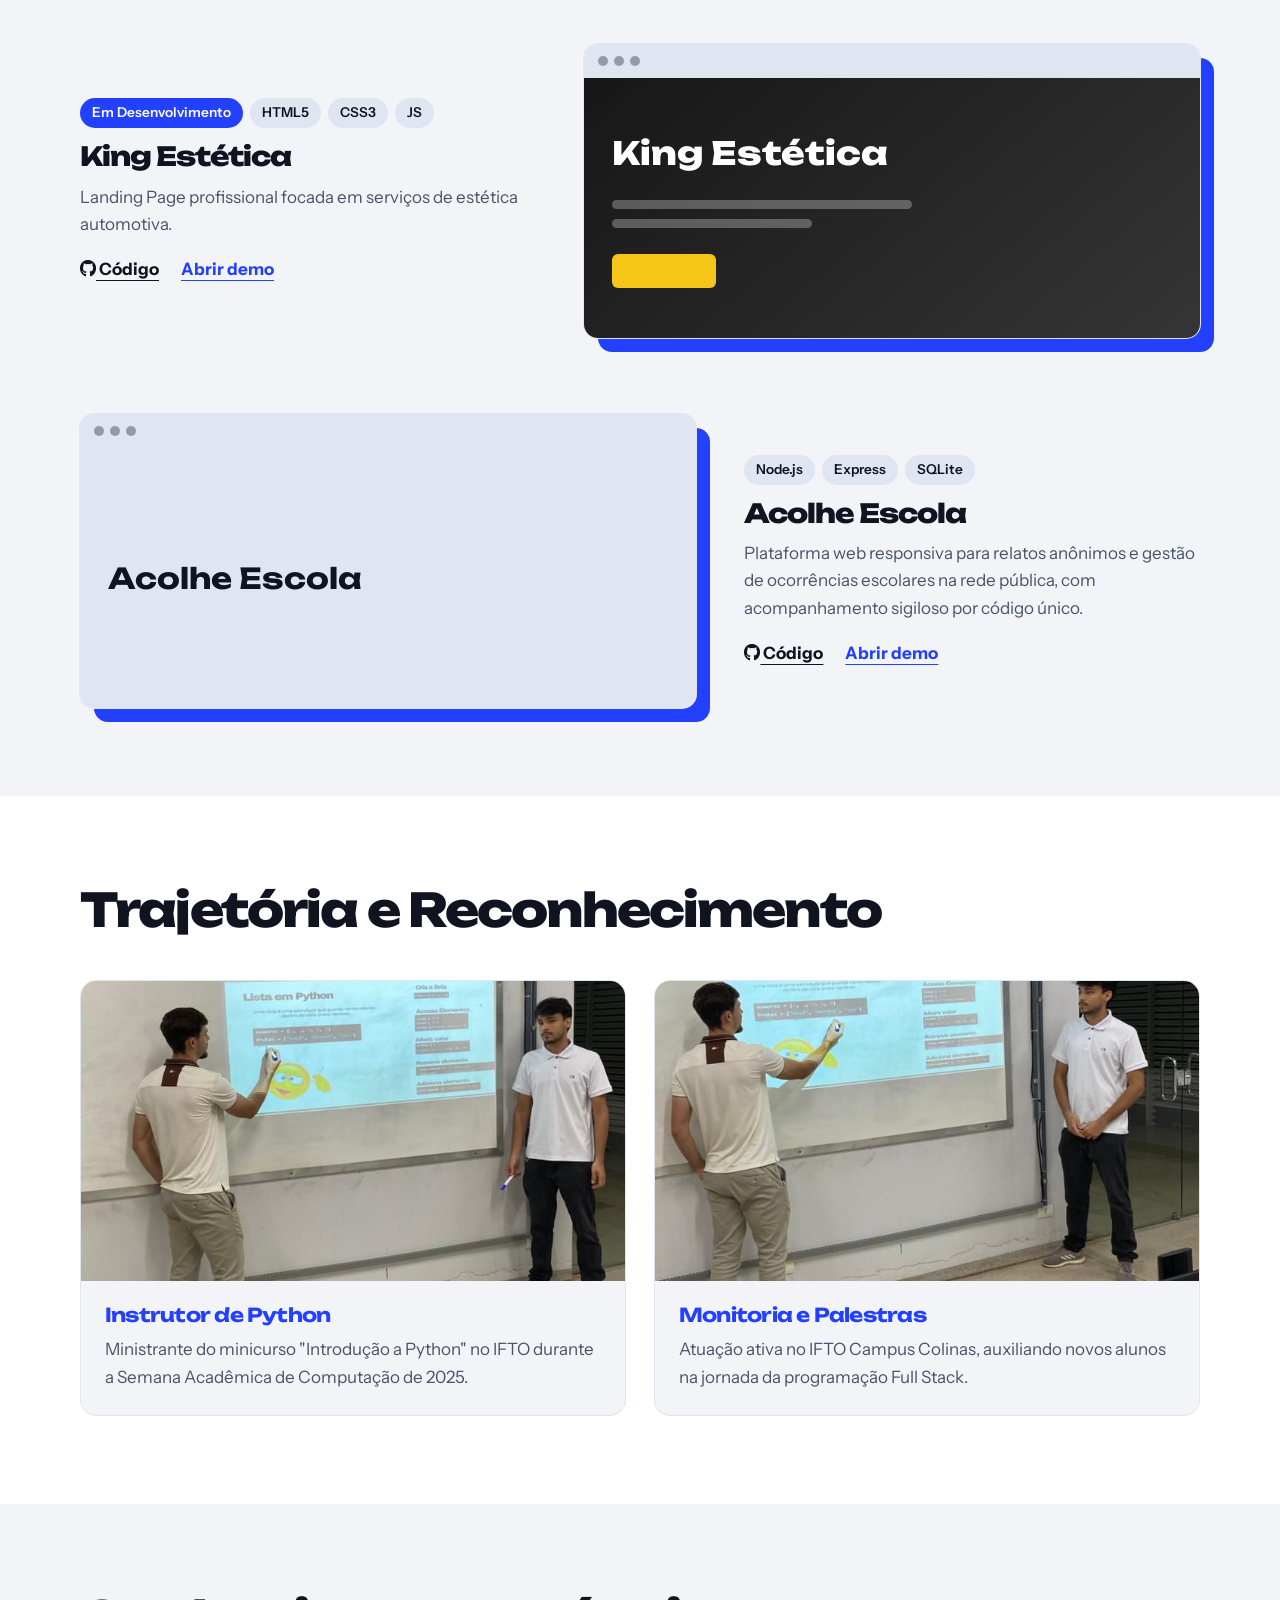
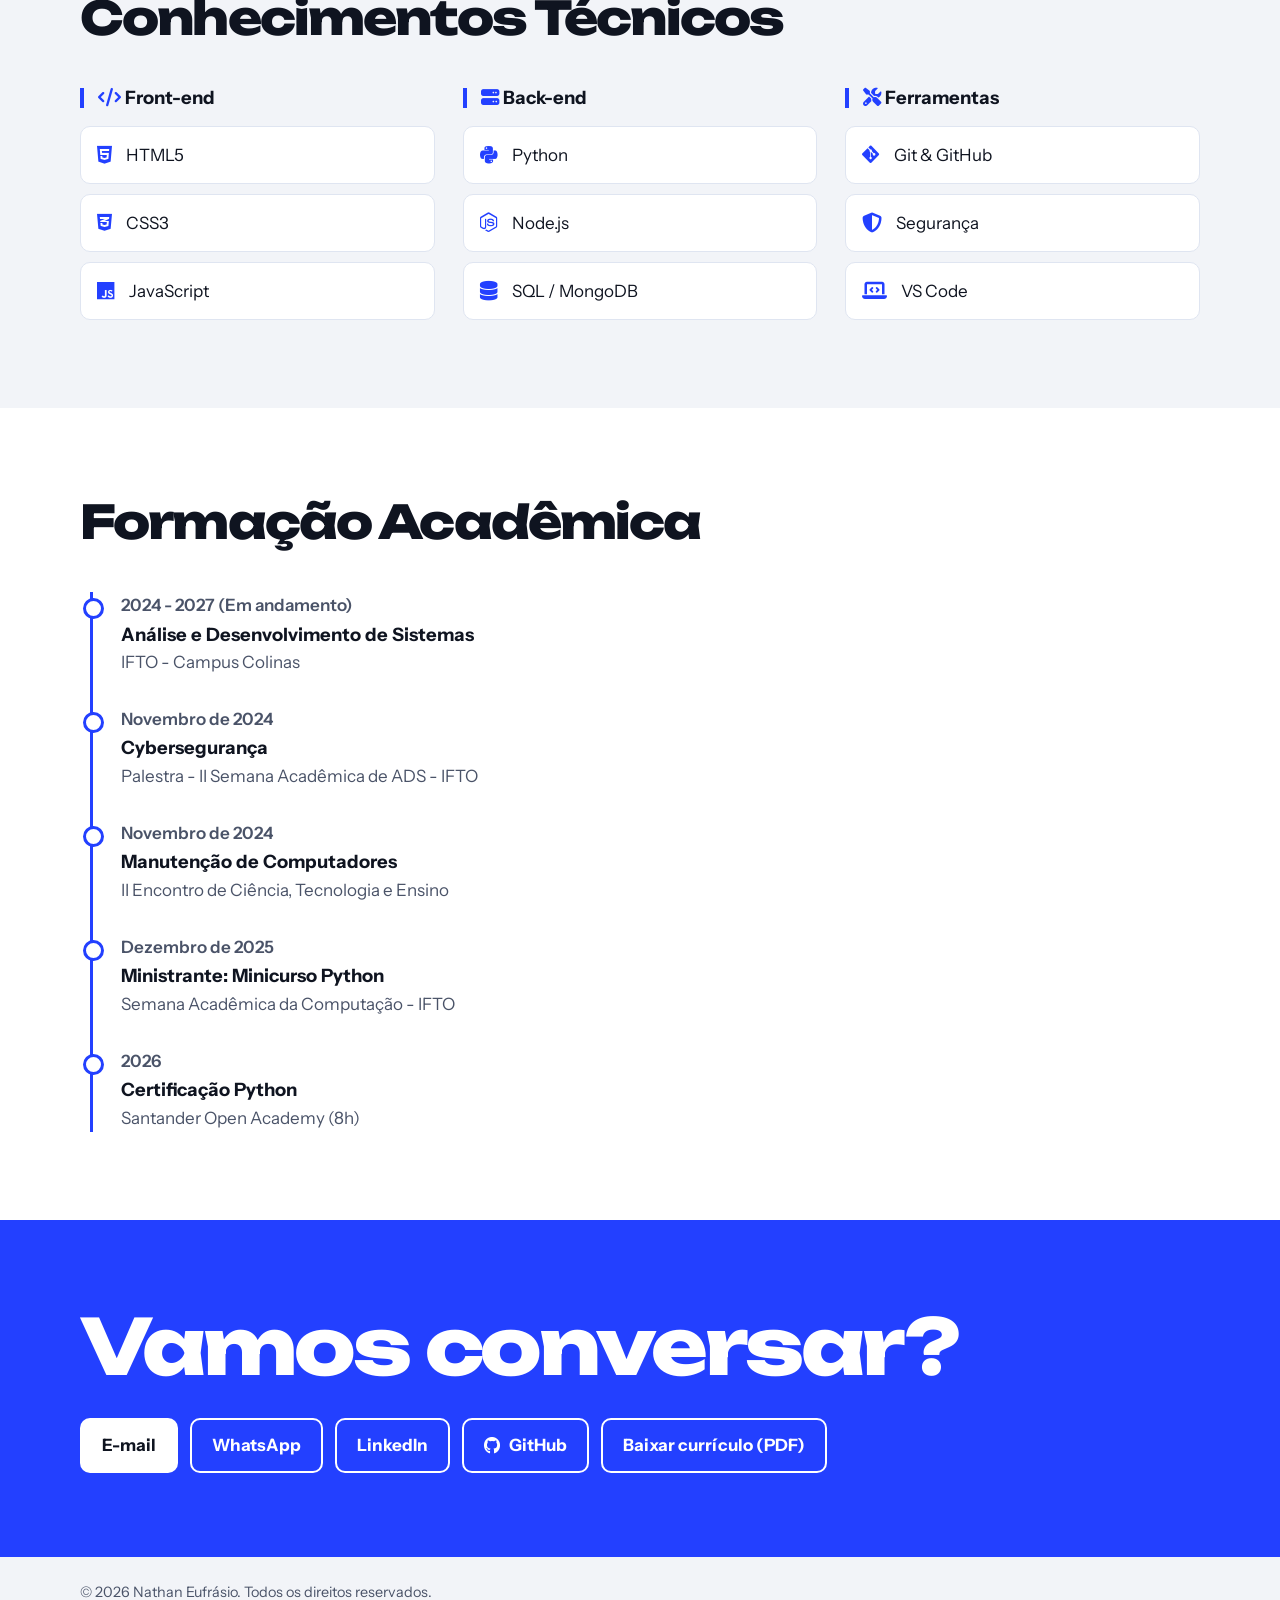
==== commit a37d7b6c: "Ajusta responsividade e textos do portfólio" ====
--- a/index.html
+++ b/index.html
@@ -21,7 +21,7 @@
                 <ul class="nav-links">
                     <li><a href="#projetos">Projetos</a></li>
                     <li><a href="#conquistas">Trajetória</a></li>
-                    <li><a href="#skills">Stack</a></li>
+                    <li><a href="#skills">Tecnologias</a></li>
                     <li><a href="#formacao">Formação</a></li>
                     <li><a href="#contato" class="nav-contact">Contato</a></li>
                 </ul>
@@ -219,7 +219,7 @@
             <div class="container">
                 <h2>Vamos conversar?</h2>
                 <div class="contact-links">
-                    <a href="mailto:nathaneufrasio1206@gmail.com" class="btn btn-light">Email</a>
+                    <a href="mailto:nathaneufrasio1206@gmail.com" class="btn btn-light">E-mail</a>
                     <a href="https://wa.me/5563984448508" class="btn btn-outline">WhatsApp</a>
                     <!-- TODO: preencher o perfil do LinkedIn. -->
                     <a href="#" class="btn btn-outline">LinkedIn</a>
--- a/style.css
+++ b/style.css
@@ -739,6 +739,46 @@
     }
 }
 
+@media (max-width: 360px) {
+    html {
+        scroll-padding-top: 124px;
+    }
+
+    .nav-links {
+        display: grid;
+        grid-template-columns: repeat(3, max-content);
+        justify-content: space-between;
+        gap: 4px;
+    }
+
+    .nav-links a {
+        font-size: 0.72rem;
+    }
+
+    .nav-links .nav-contact {
+        padding: 4px 7px;
+    }
+
+    .section-title {
+        font-size: 1.5rem;
+        letter-spacing: -0.05em;
+    }
+}
+
+@media (min-width: 361px) and (max-width: 400px) {
+    .nav-links {
+        column-gap: 8px;
+    }
+
+    .nav-links a {
+        font-size: 0.72rem;
+    }
+
+    .nav-links .nav-contact {
+        padding: 5px 8px;
+    }
+}
+
 @media (prefers-reduced-motion: reduce) {
     *,
     *::before,
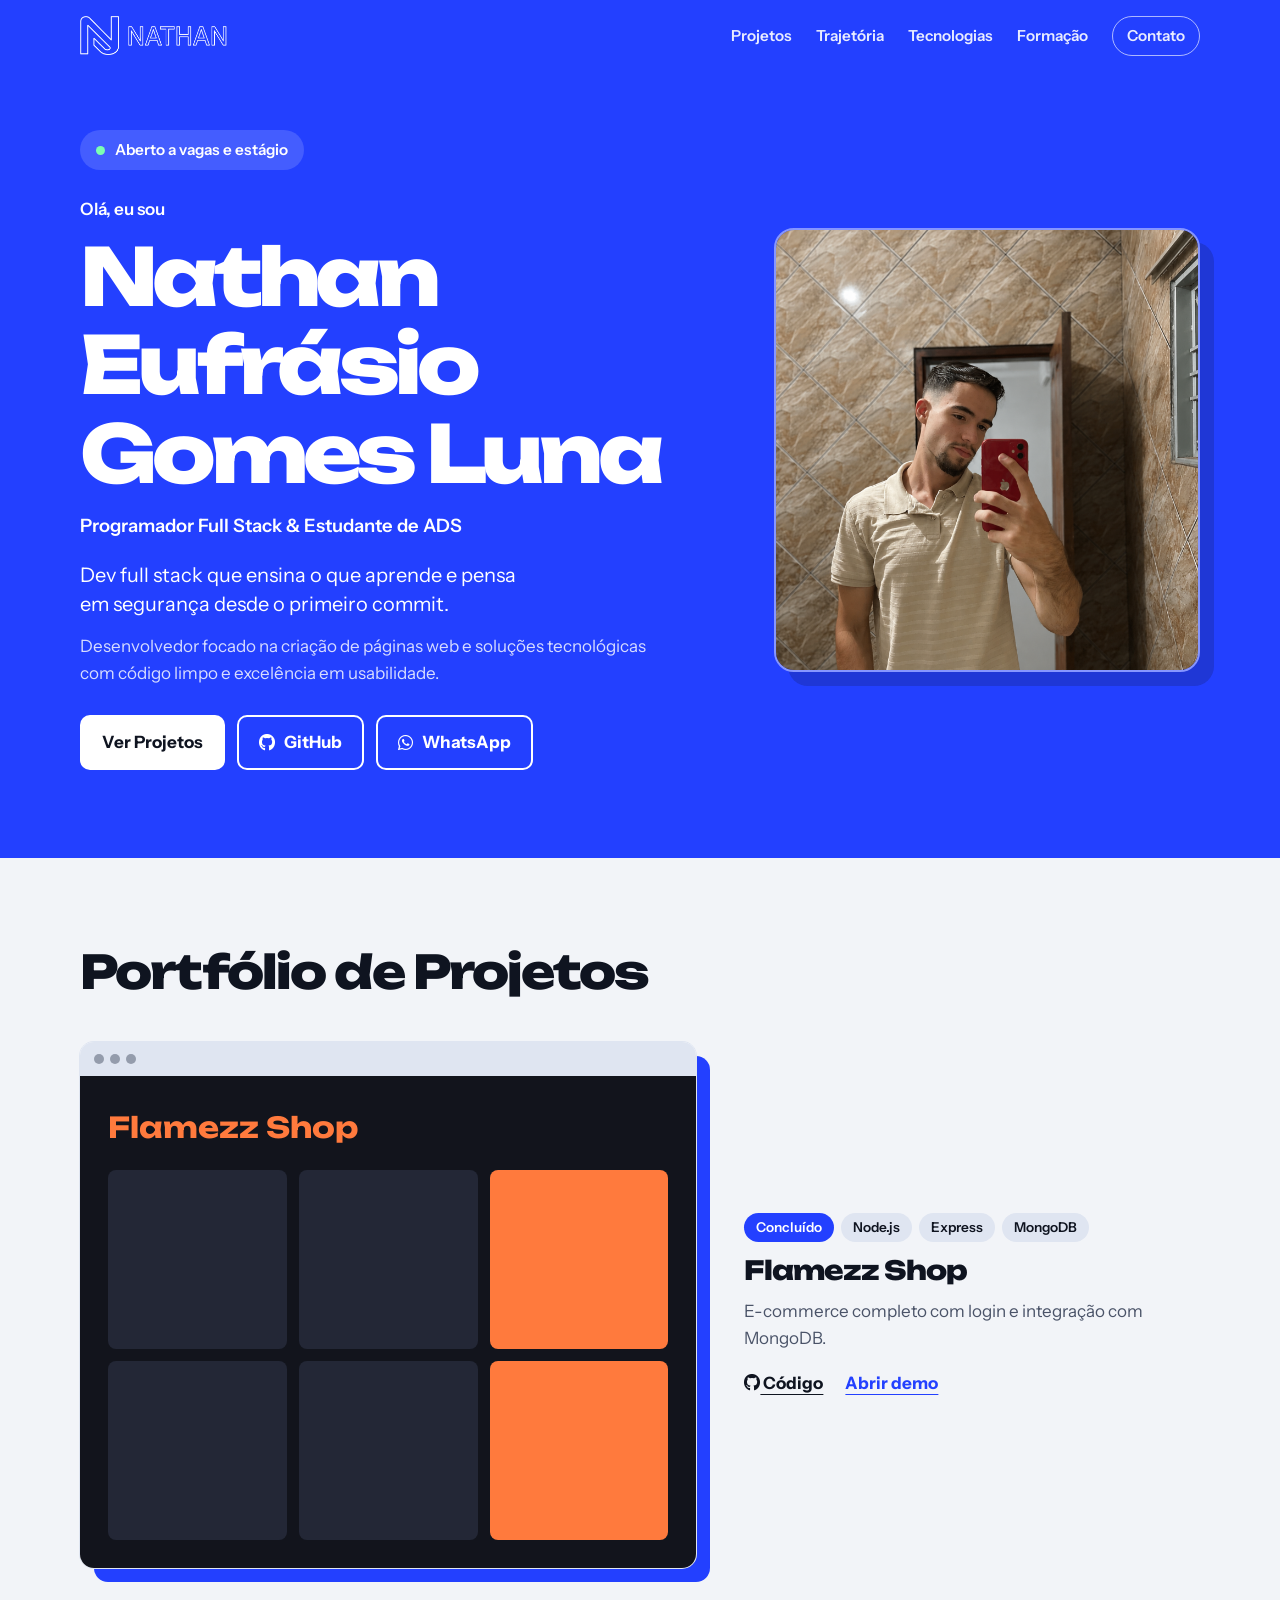
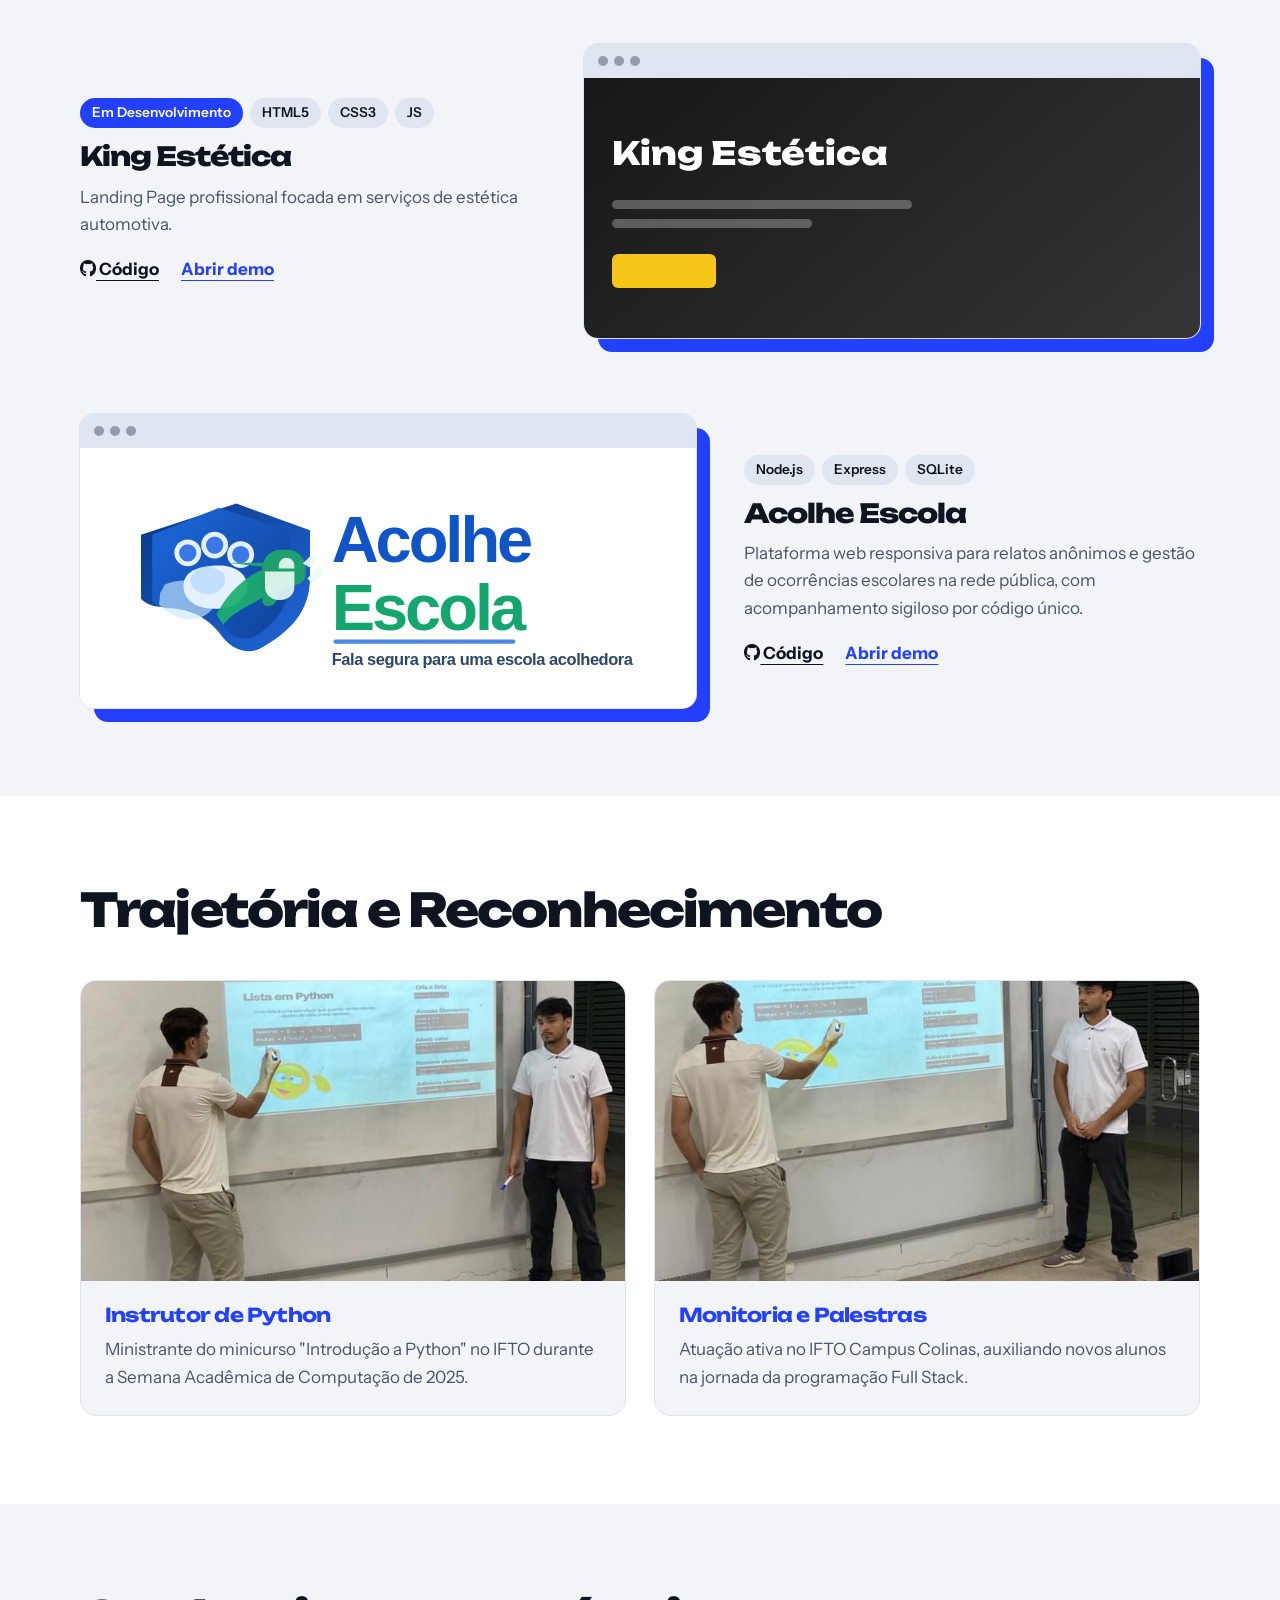
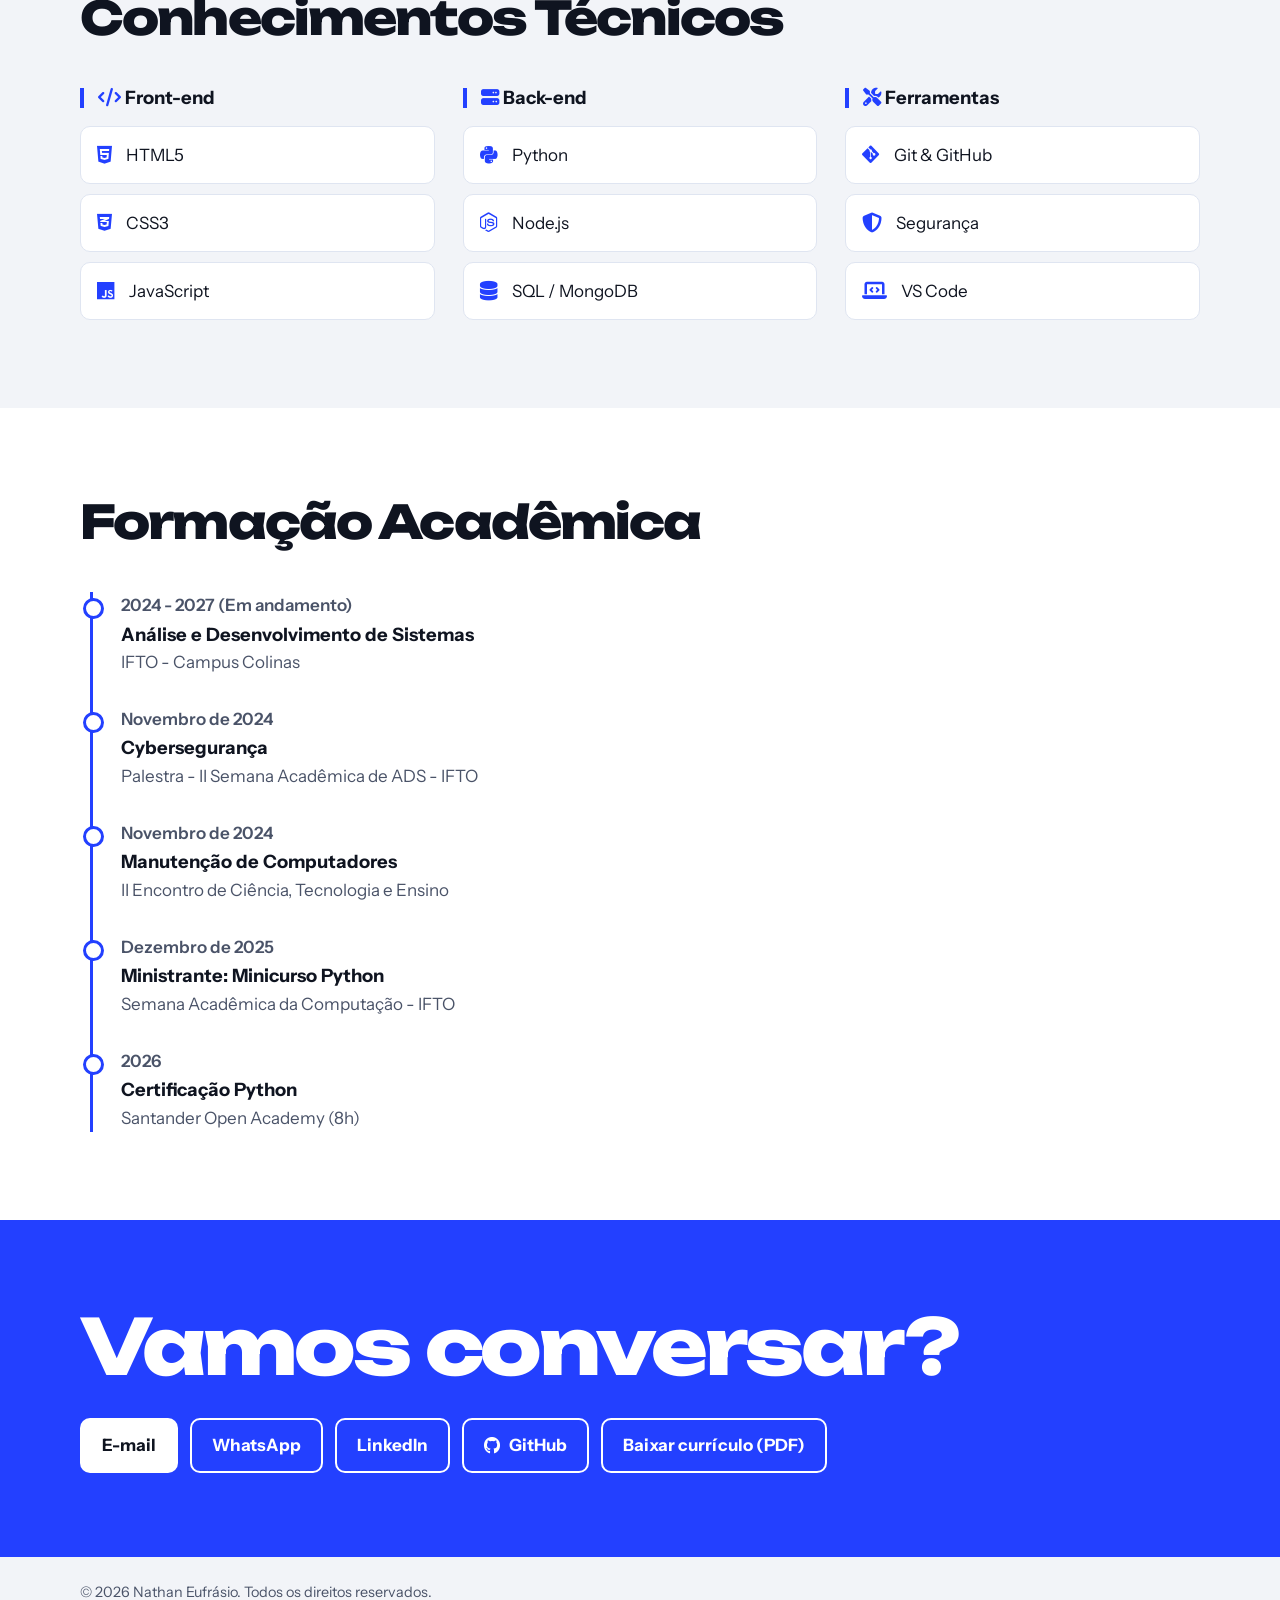
==== commit dd839c4d: "Adiciona logo do Acolhe Escola ao portfólio" ====
--- a/index.html
+++ b/index.html
@@ -104,9 +104,11 @@
                 </article>
 
                 <article class="project project-acolhe">
-                    <div class="browser-frame" aria-hidden="true">
+                    <div class="browser-frame">
                         <div class="browser-bar"><i></i><i></i><i></i></div>
-                        <div class="project-preview preview-acolhe"><strong>Acolhe Escola</strong></div>
+                        <div class="project-preview preview-acolhe">
+                            <img class="acolhe-preview-image" src="img/acolhe-escola.svg" alt="Logo do Acolhe Escola: Fala segura para uma escola acolhedora" loading="lazy">
+                        </div>
                     </div>
                     <div class="project-info">
                         <div class="project-tags">
@@ -221,8 +223,7 @@
                 <div class="contact-links">
                     <a href="mailto:nathaneufrasio1206@gmail.com" class="btn btn-light">E-mail</a>
                     <a href="https://wa.me/5563984448508" class="btn btn-outline">WhatsApp</a>
-                    <!-- TODO: preencher o perfil do LinkedIn. -->
-                    <a href="#" class="btn btn-outline">LinkedIn</a>
+                    <a href="https://www.linkedin.com/in/nathan-eufrásio-gomes-luna/" target="_blank" rel="noopener noreferrer" class="btn btn-outline">LinkedIn</a>
                     <a href="https://github.com/Nathan-Eufrasio" target="_blank" rel="noopener" class="btn btn-outline"><i class="fab fa-github" aria-hidden="true"></i> GitHub</a>
                     <a href="Curriculo_Nathan_Eufrasio.pdf" class="btn btn-outline" download>Baixar currículo (PDF)</a>
                 </div>
--- a/style.css
+++ b/style.css
@@ -377,8 +377,15 @@
 }
 
 .preview-acolhe {
-    background: var(--soft);
-    color: var(--ink);
+    align-items: center;
+    background: #FFFFFF;
+}
+
+.acolhe-preview-image {
+    display: block;
+    width: 100%;
+    max-width: 520px;
+    height: auto;
 }
 
 .project-info {
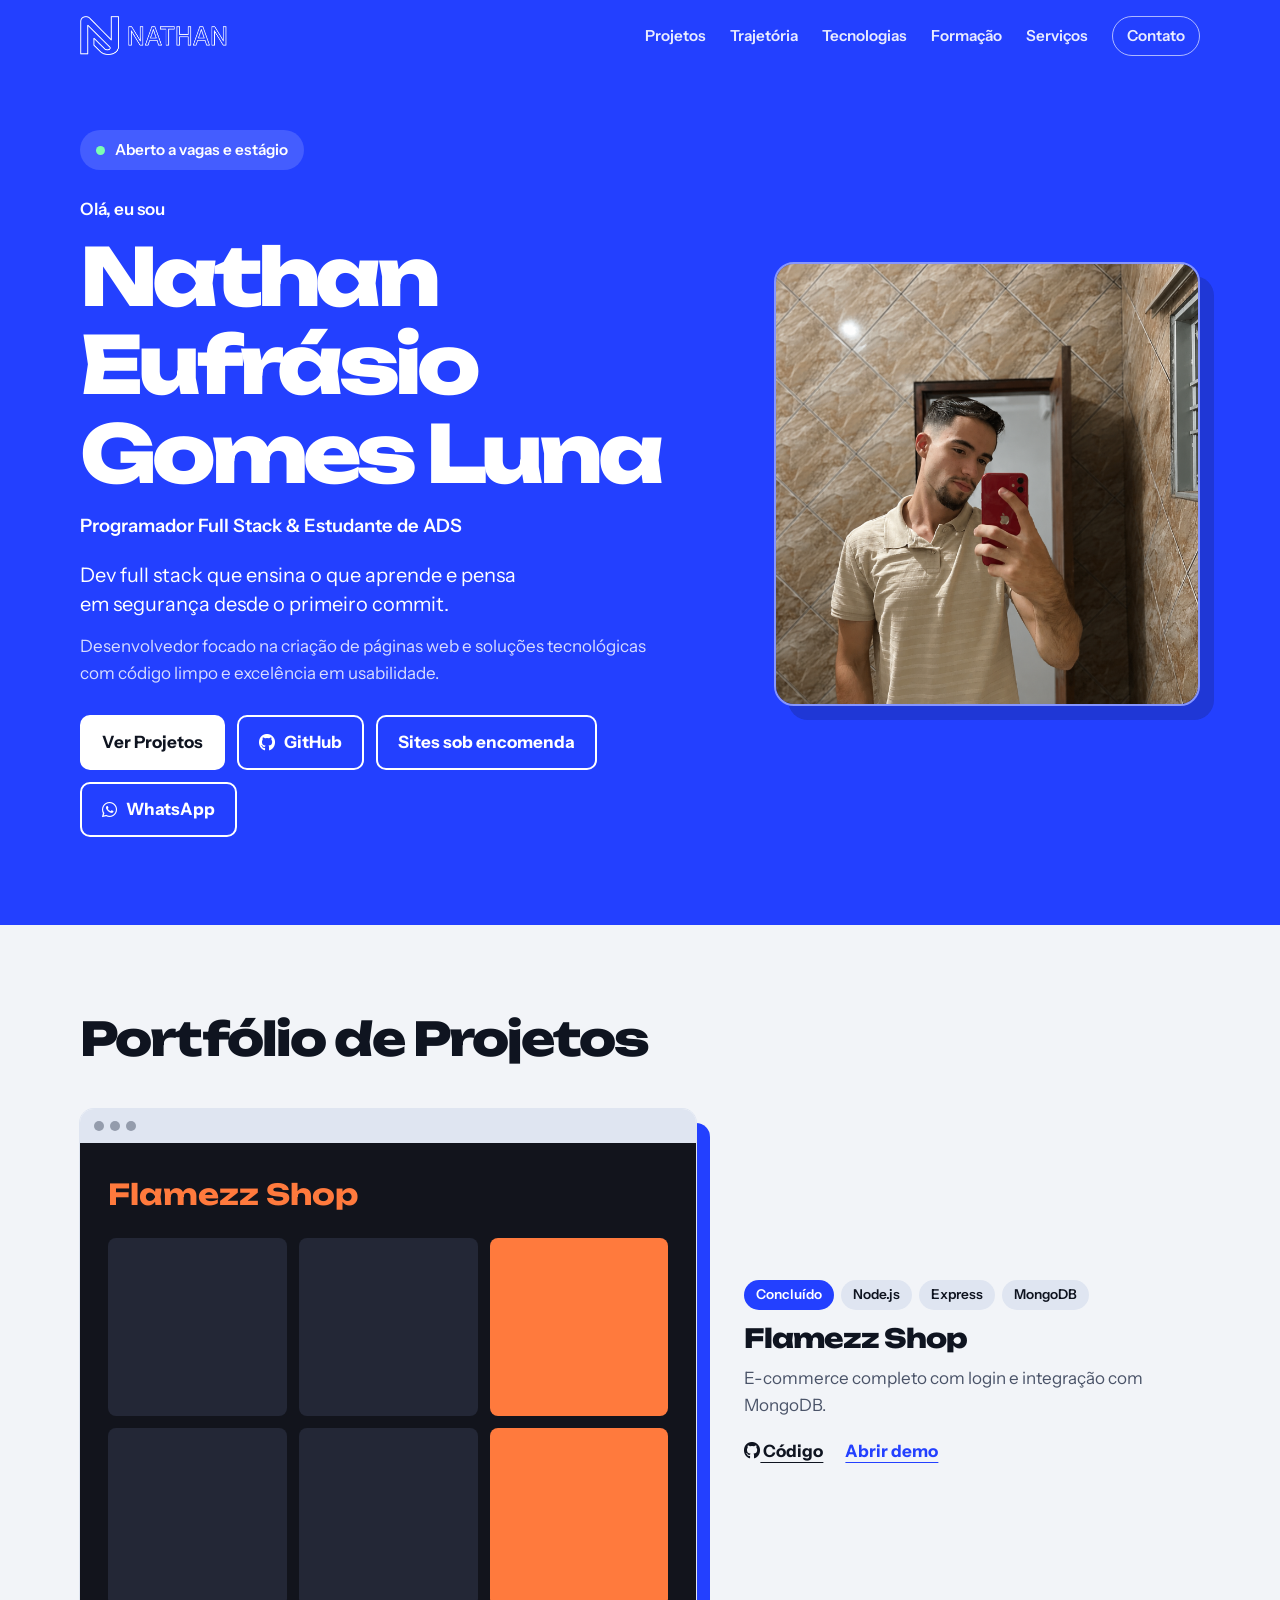
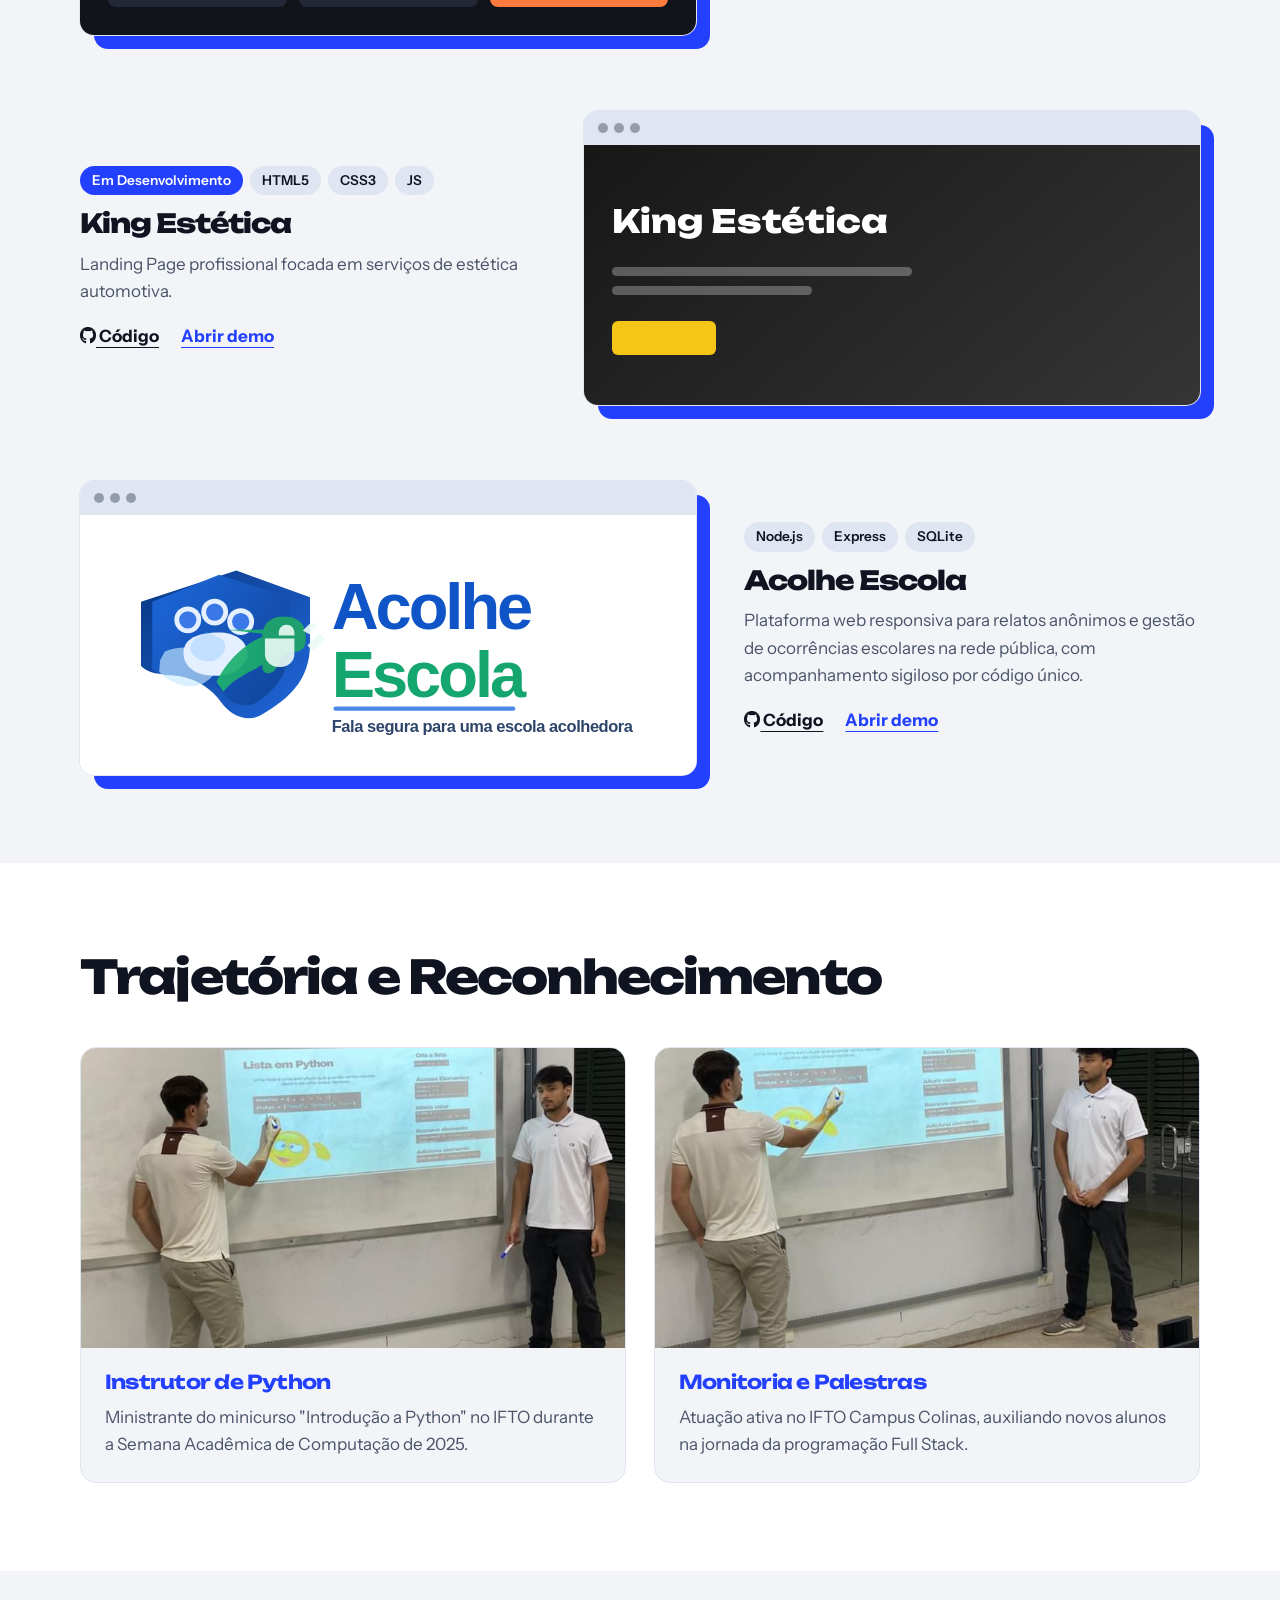
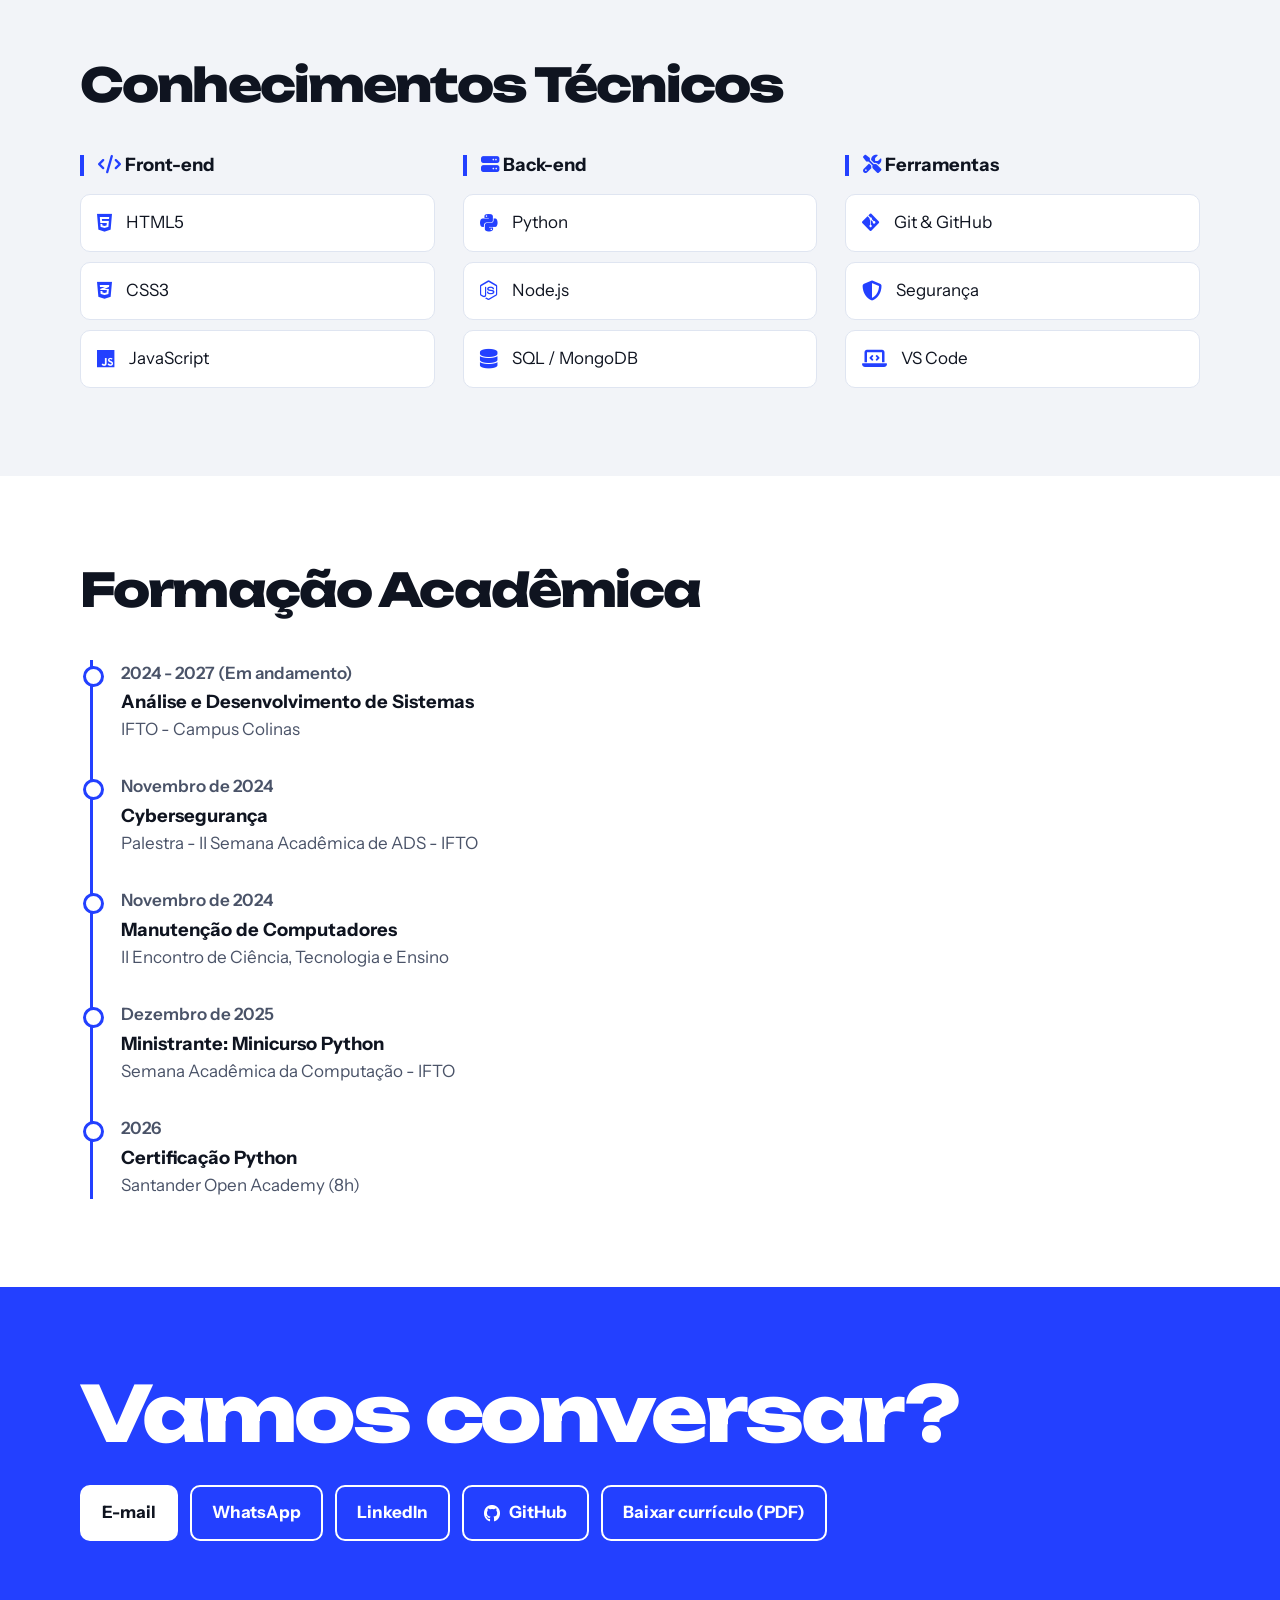
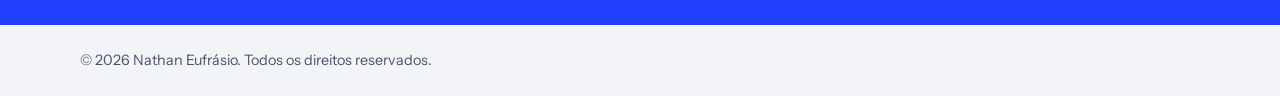
==== commit e5f8888e: "Adiciona página de serviços Co-authored-by: Copilot <223556219+Copilot@users.noreply.github.com>" ====
--- a/index.html
+++ b/index.html
@@ -23,6 +23,7 @@
                     <li><a href="#conquistas">Trajetória</a></li>
                     <li><a href="#skills">Tecnologias</a></li>
                     <li><a href="#formacao">Formação</a></li>
+                    <li><a href="servicos.html">Serviços</a></li>
                     <li><a href="#contato" class="nav-contact">Contato</a></li>
                 </ul>
             </nav>
@@ -42,6 +43,7 @@
                     <div class="botoes">
                         <a href="#projetos" class="btn btn-light">Ver Projetos</a>
                         <a href="https://github.com/Nathan-Eufrasio" target="_blank" rel="noopener" class="btn btn-outline"><i class="fab fa-github" aria-hidden="true"></i> GitHub</a>
+                        <a href="servicos.html" class="btn btn-outline">Sites sob encomenda</a>
                         <a href="https://wa.me/5563984448508" target="_blank" rel="noopener" class="btn btn-outline"><i class="fab fa-whatsapp" aria-hidden="true"></i> WhatsApp</a>
                     </div>
                 </div>
--- a/style.css
+++ b/style.css
@@ -796,3 +796,105 @@
         transition-duration: 0.01ms !important;
     }
 }
+
+/* Página de serviços */
+.services-hero {
+    padding: 72px 0 80px;
+    background: var(--hero);
+    color: #FFFFFF;
+}
+
+.services-hero-content {
+    max-width: 850px;
+}
+
+.services-hero h1 {
+    margin-bottom: 20px;
+    font-size: clamp(2.7rem, 7vw, 5.2rem);
+    font-weight: 800;
+    letter-spacing: -0.065em;
+}
+
+.services-hero p {
+    max-width: 62ch;
+    margin: 0 0 28px;
+    color: rgba(255, 255, 255, 0.86);
+    font-size: 1.2rem;
+    line-height: 1.5;
+}
+
+.services-list,
+.services-projects {
+    margin: 0;
+    padding: 0;
+    list-style: none;
+}
+
+.services-list {
+    display: grid;
+    gap: 24px;
+}
+
+.services-list li {
+    padding: 4px 0 4px 20px;
+    border-left: 4px solid var(--cobalt);
+}
+
+.services-list h3,
+.services-projects h3 {
+    margin-bottom: 8px;
+    font-family: var(--display);
+    font-size: clamp(1.05rem, 2.4vw, 1.35rem);
+    font-weight: 600;
+}
+
+.services-list p,
+.services-projects p {
+    margin: 0;
+    color: var(--muted);
+}
+
+.services-projects {
+    display: grid;
+    gap: 24px;
+}
+
+.services-projects li {
+    padding-bottom: 20px;
+    border-bottom: 1px solid var(--soft);
+}
+
+.services-projects a,
+.services-all-projects {
+    display: inline-block;
+    margin-top: 10px;
+    color: var(--cobalt);
+    font-weight: 700;
+    text-underline-offset: 5px;
+}
+
+.services-all-projects {
+    margin-top: 28px;
+}
+
+.contact-section > .container > p {
+    max-width: 52ch;
+    margin: -12px 0 28px;
+    color: rgba(255, 255, 255, 0.86);
+}
+
+@media (max-width: 600px) {
+    .services-hero {
+        padding: 48px 0 64px;
+    }
+
+    .services-hero h1 {
+        font-size: clamp(2.5rem, 11vw, 3.5rem);
+    }
+}
+
+@media (min-width: 361px) and (max-width: 400px) {
+    .nav-links {
+        column-gap: 5px;
+    }
+}
